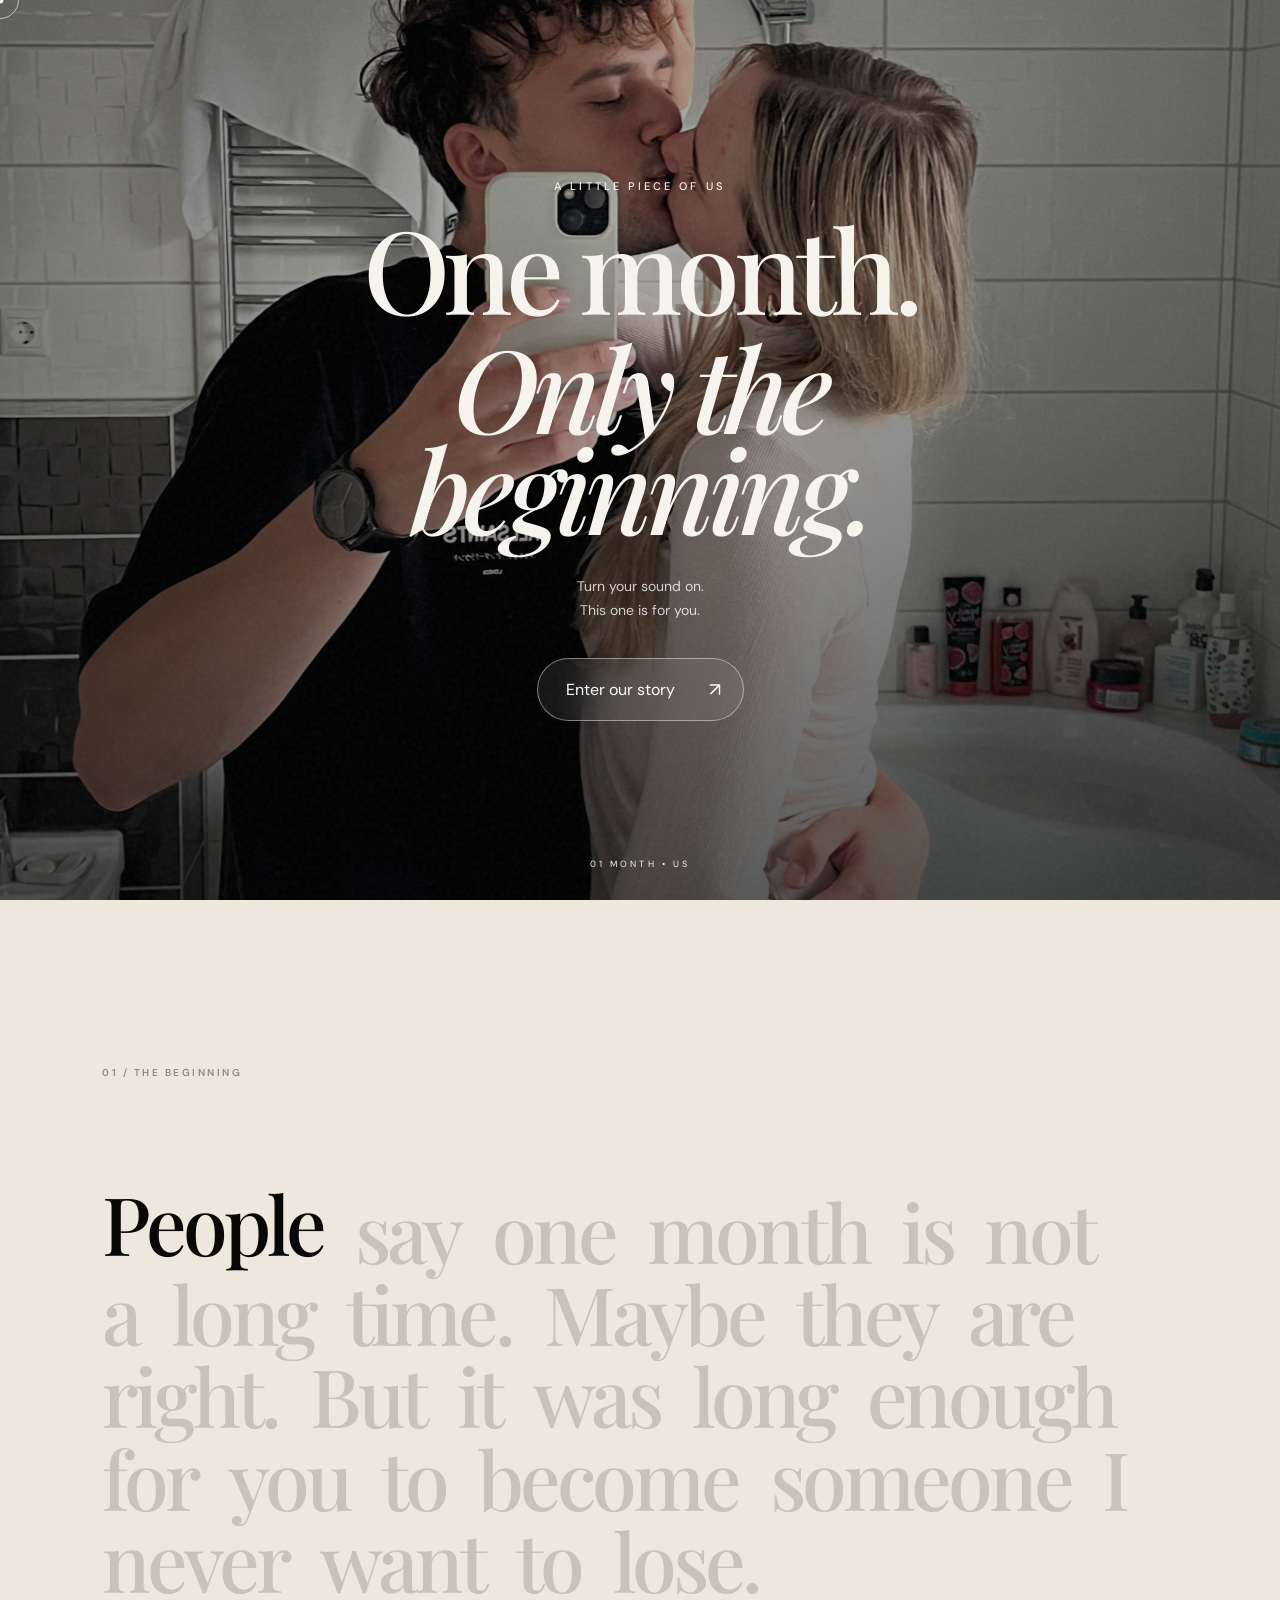
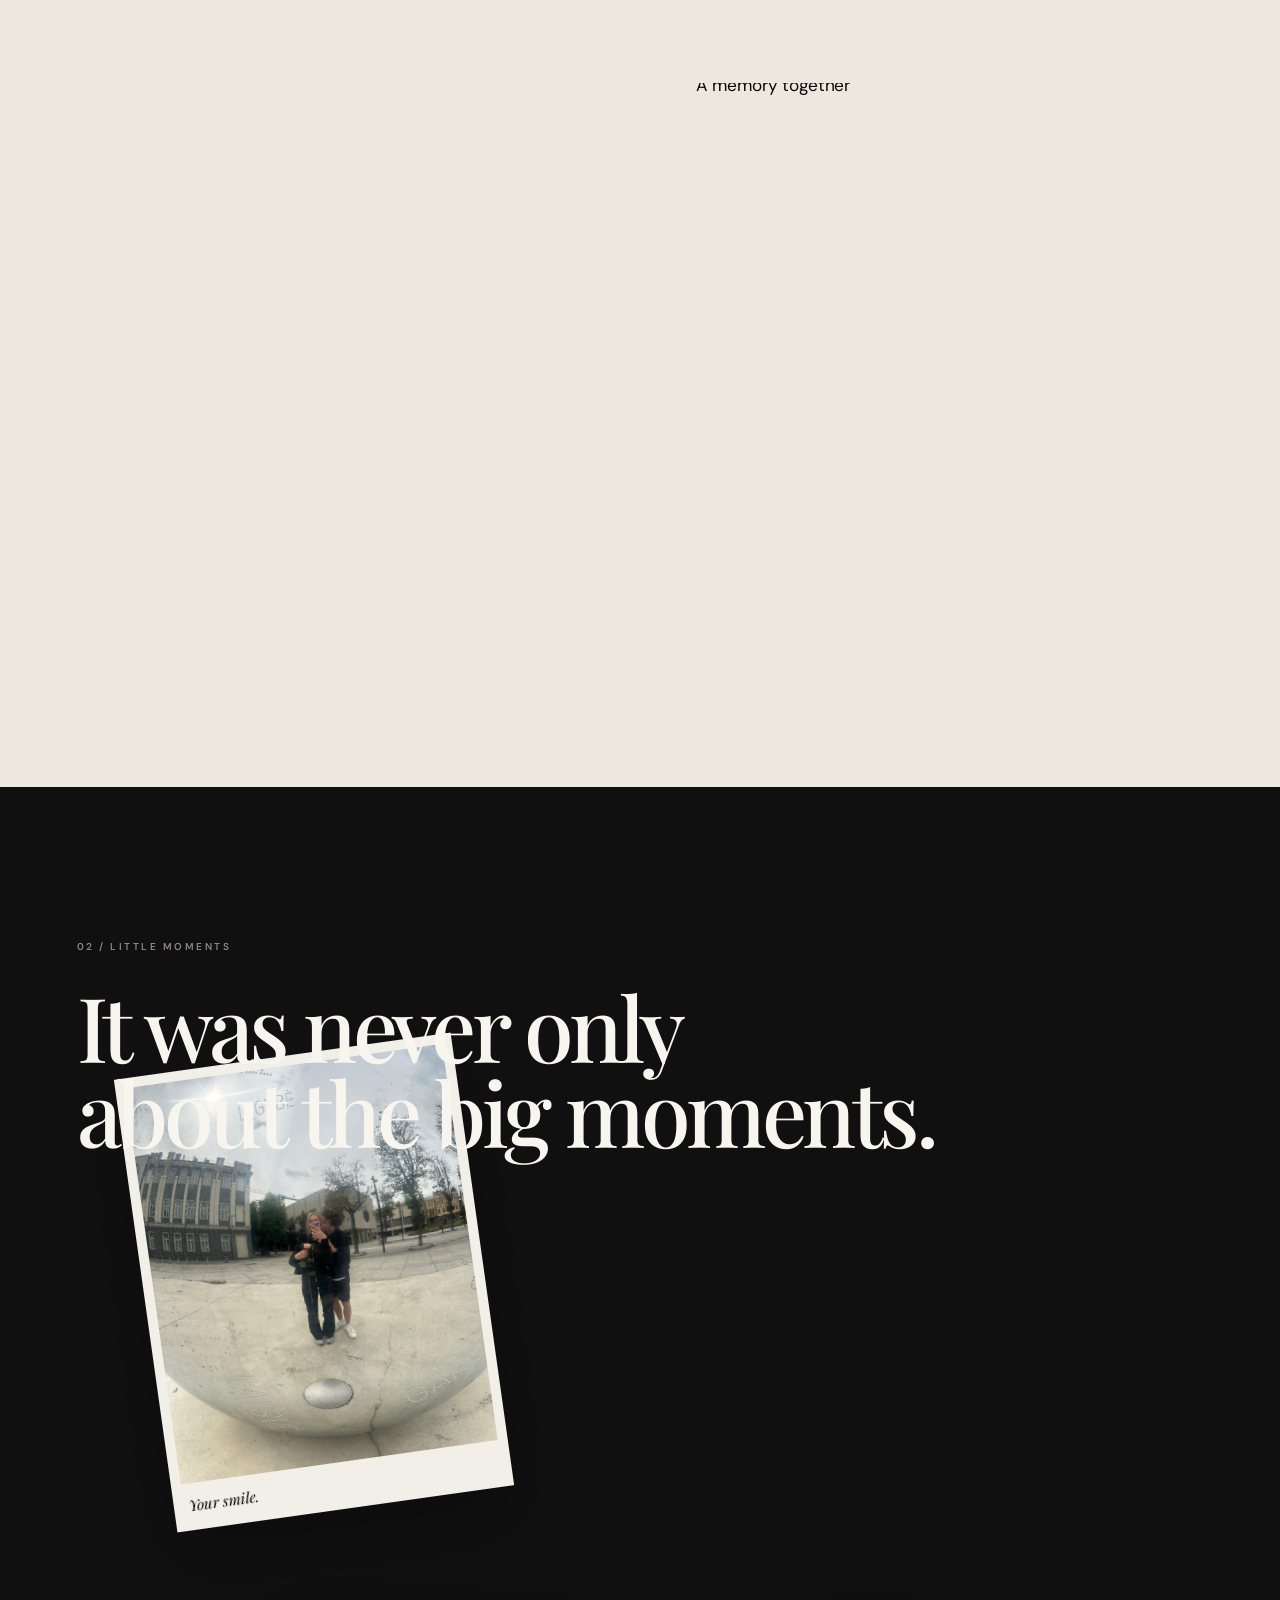
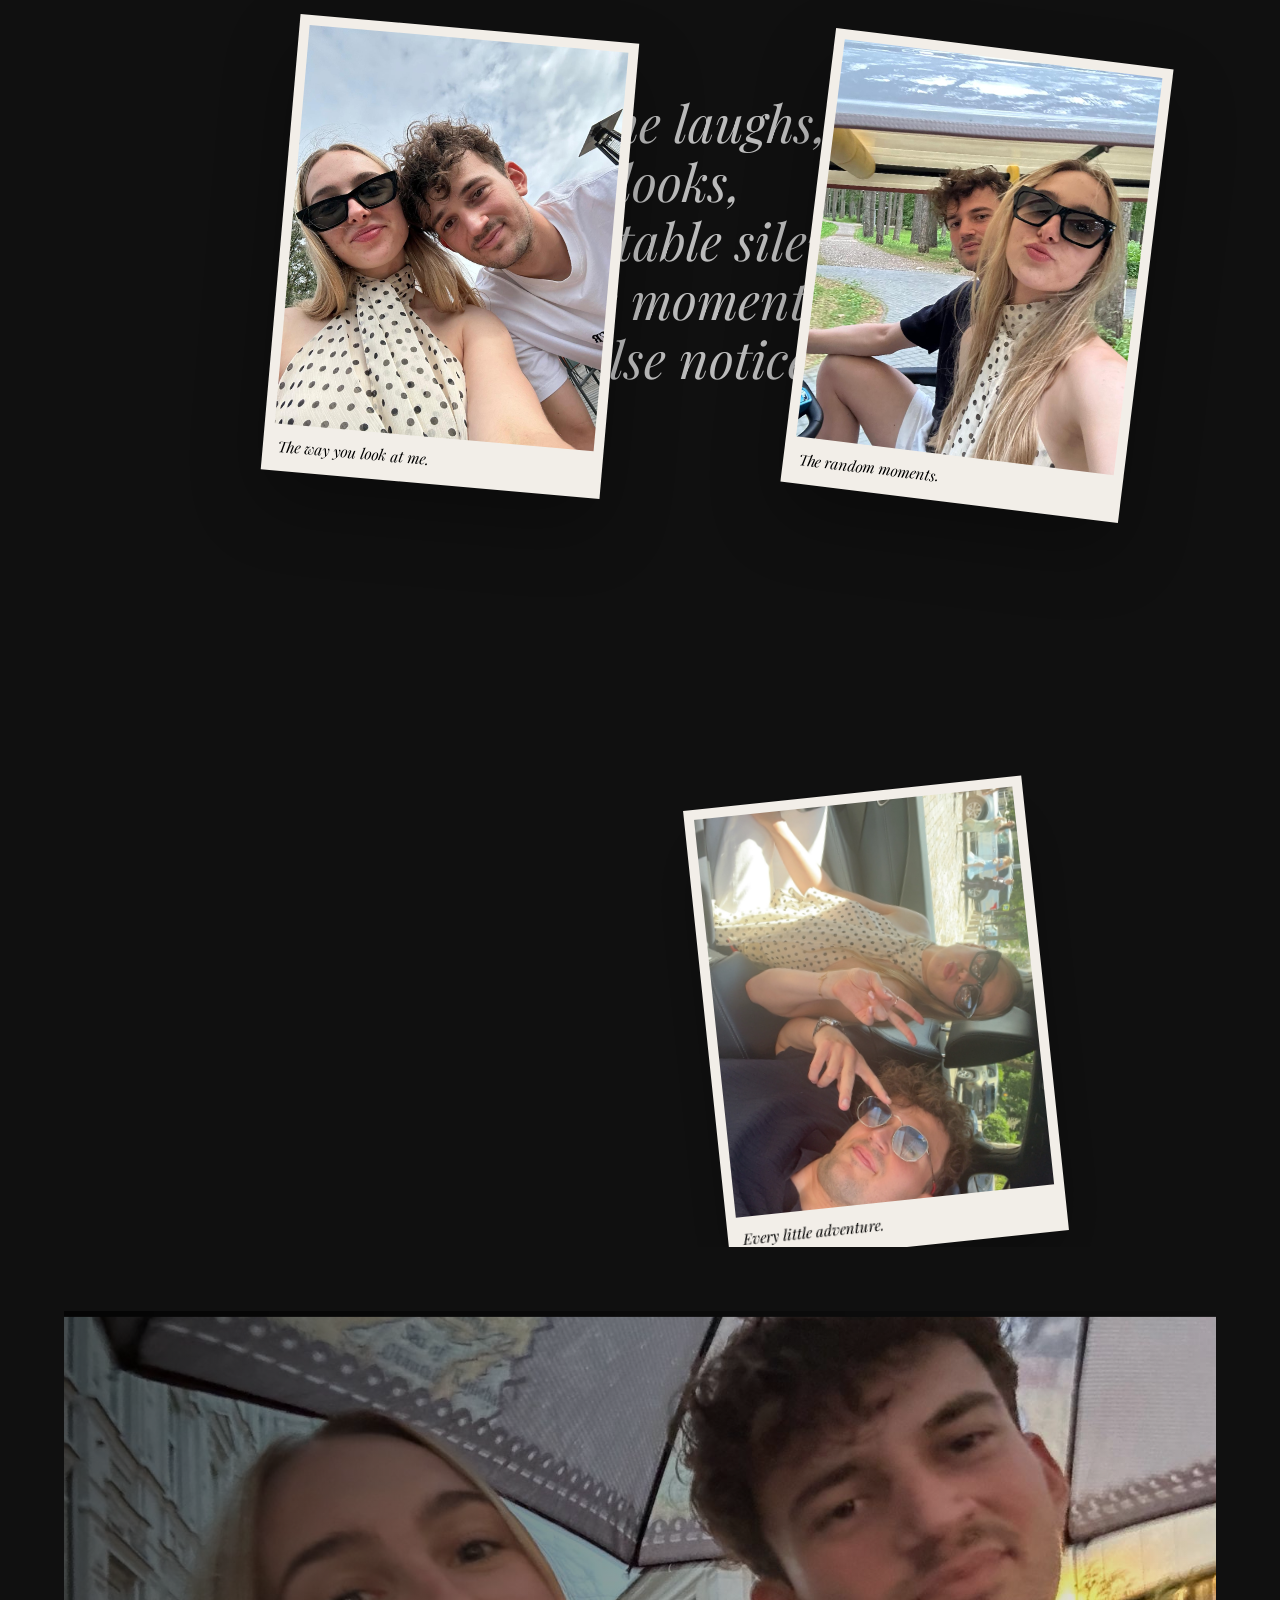
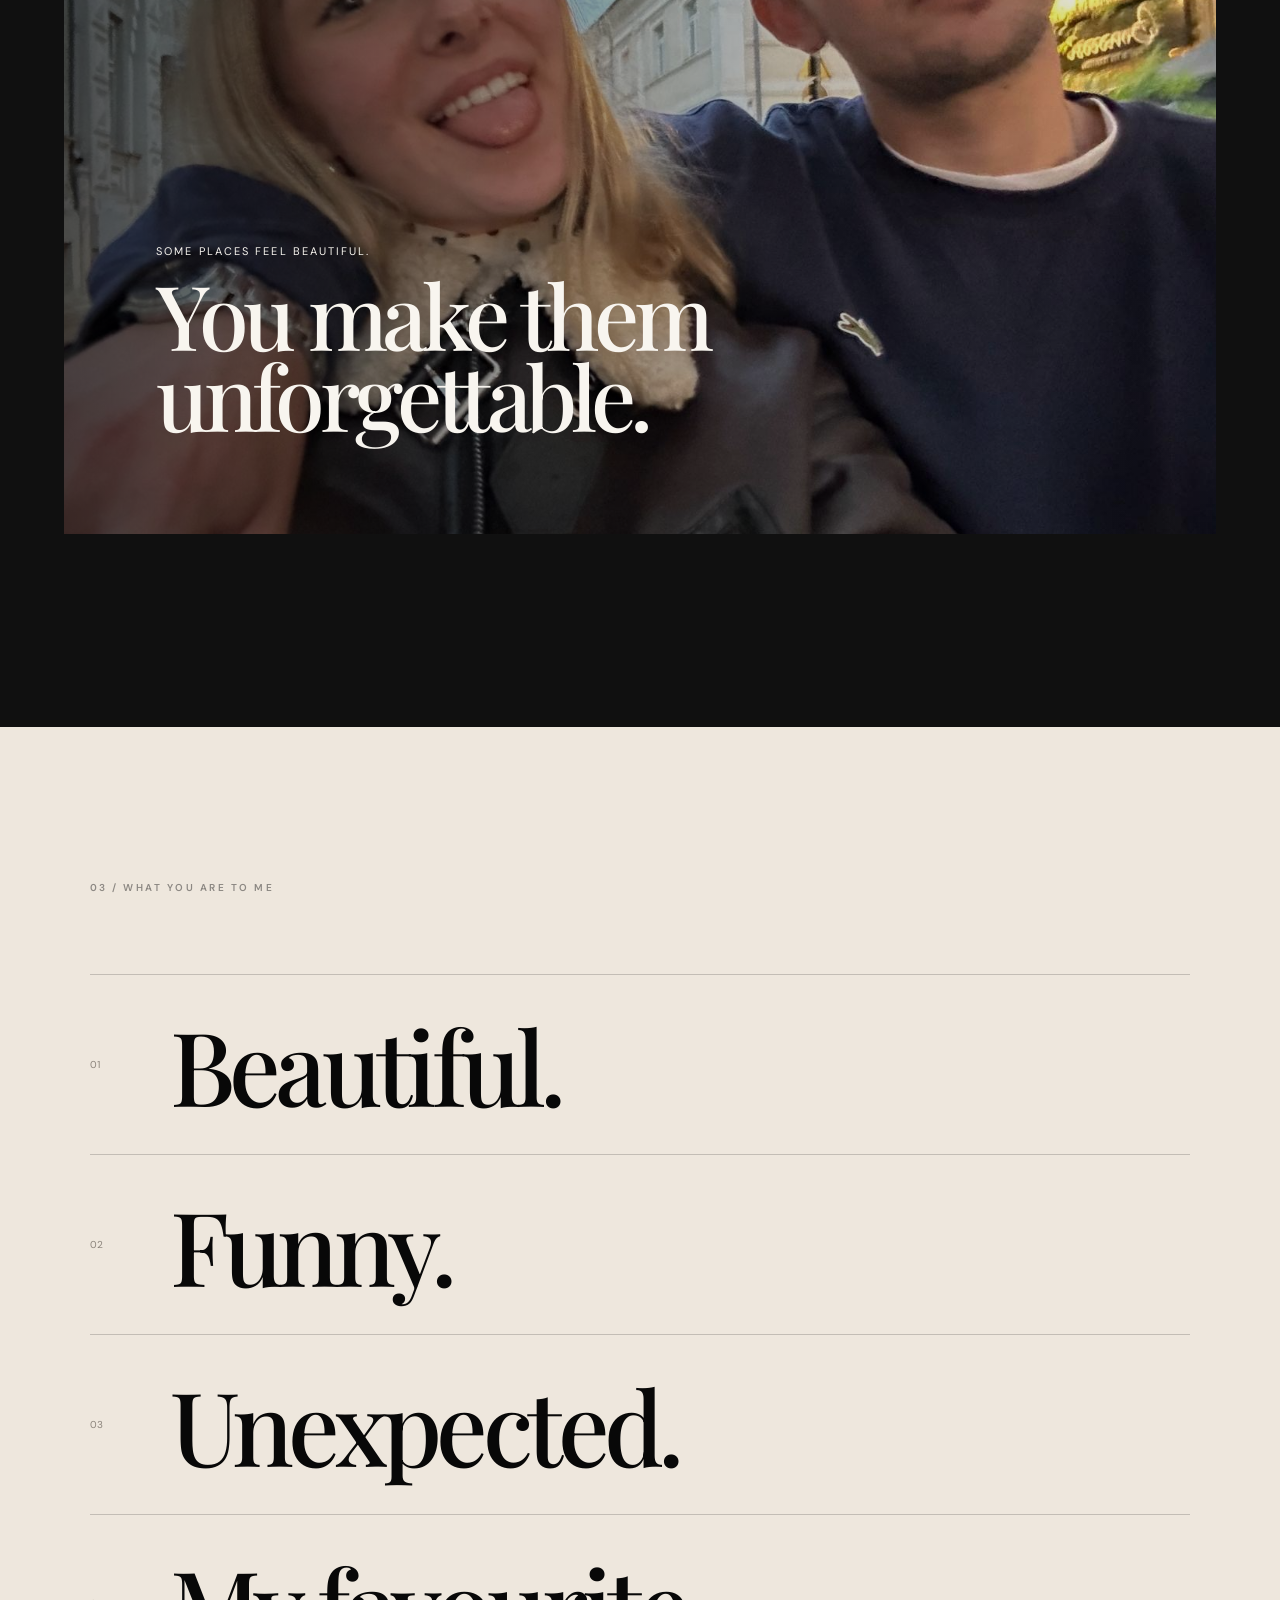
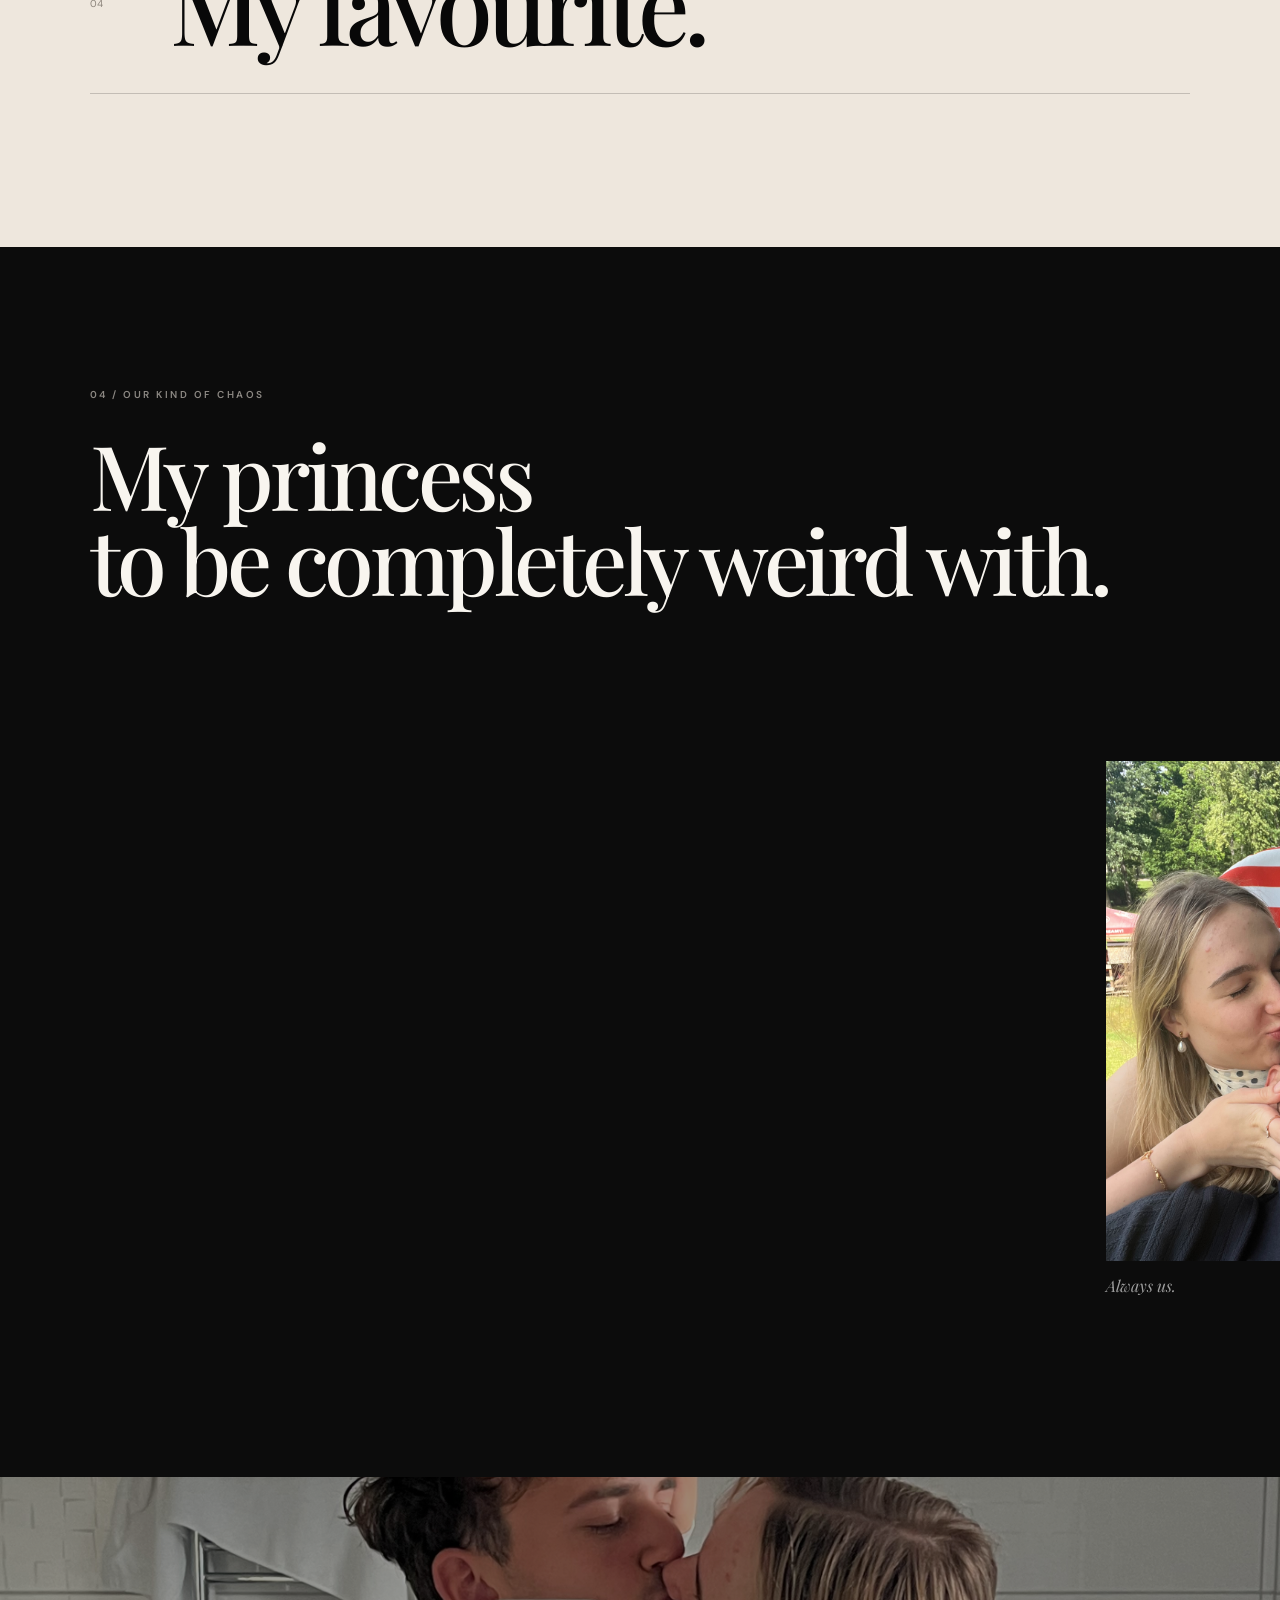
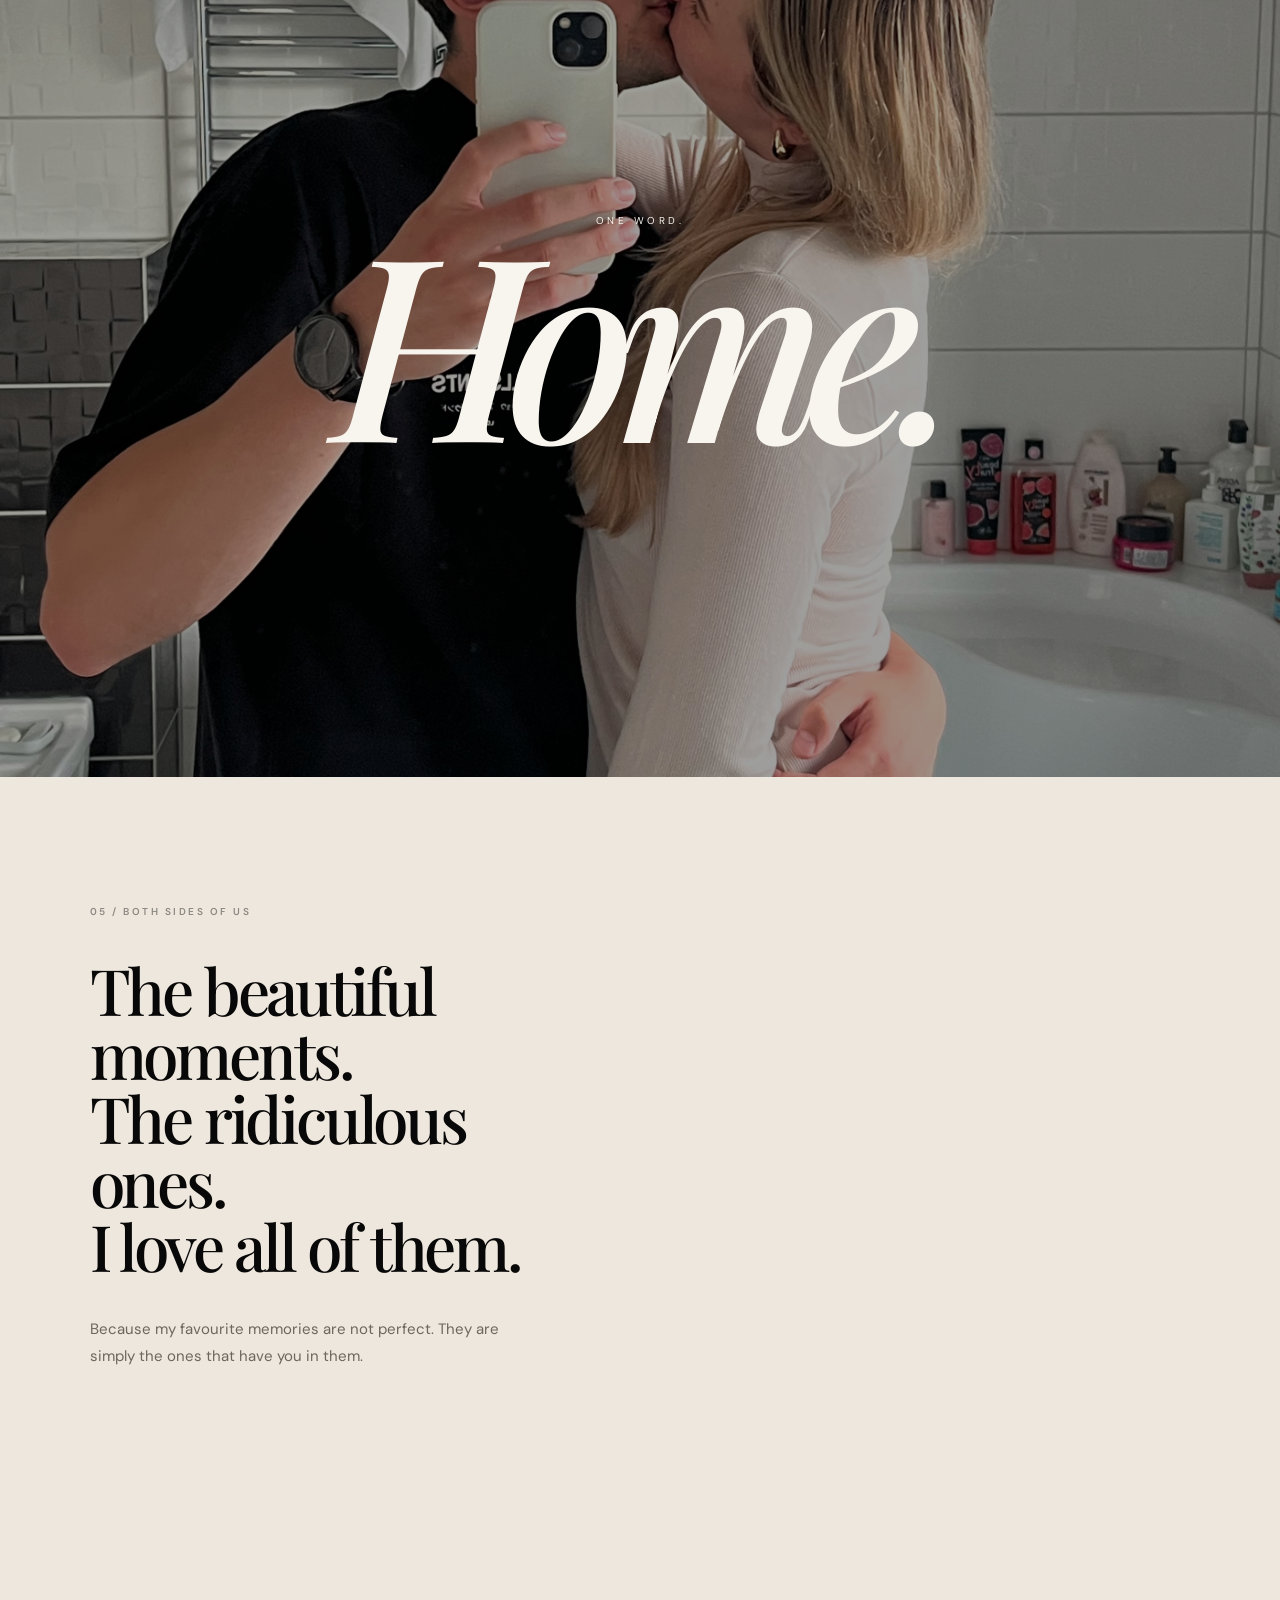
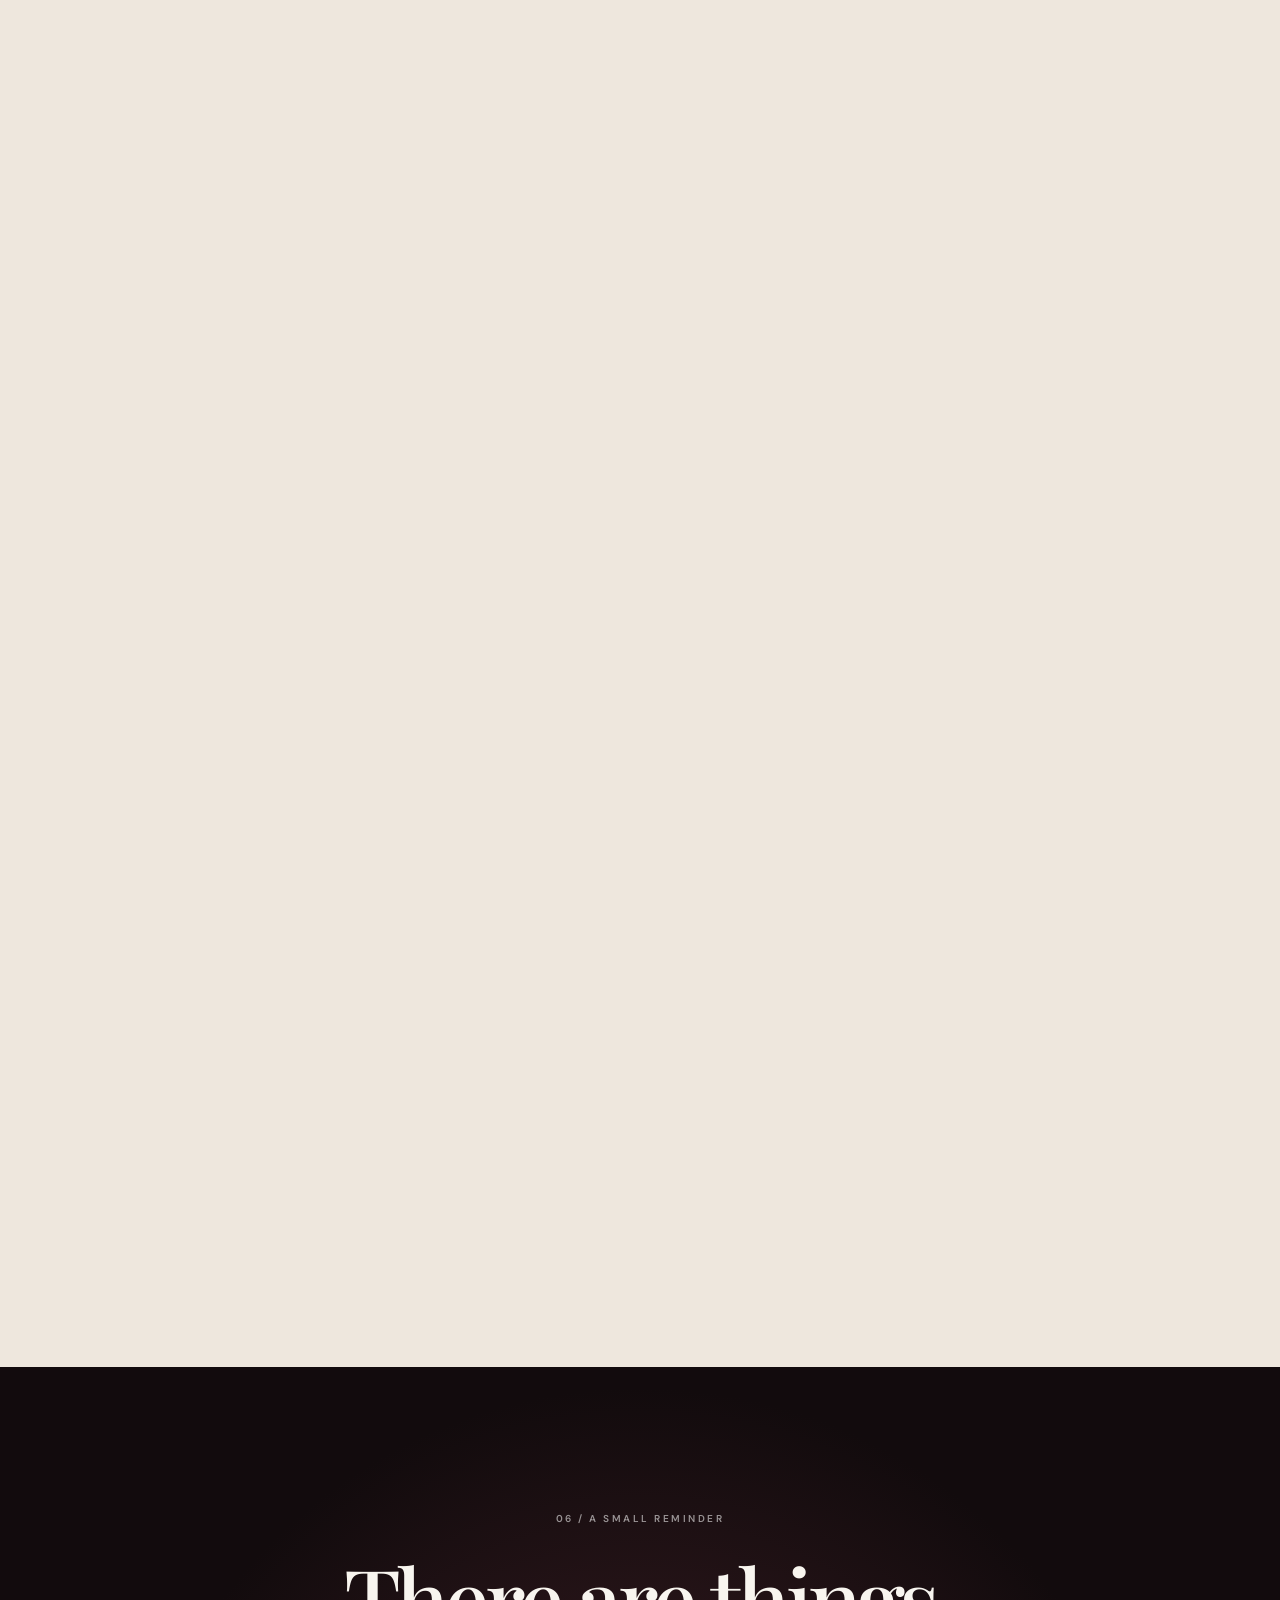
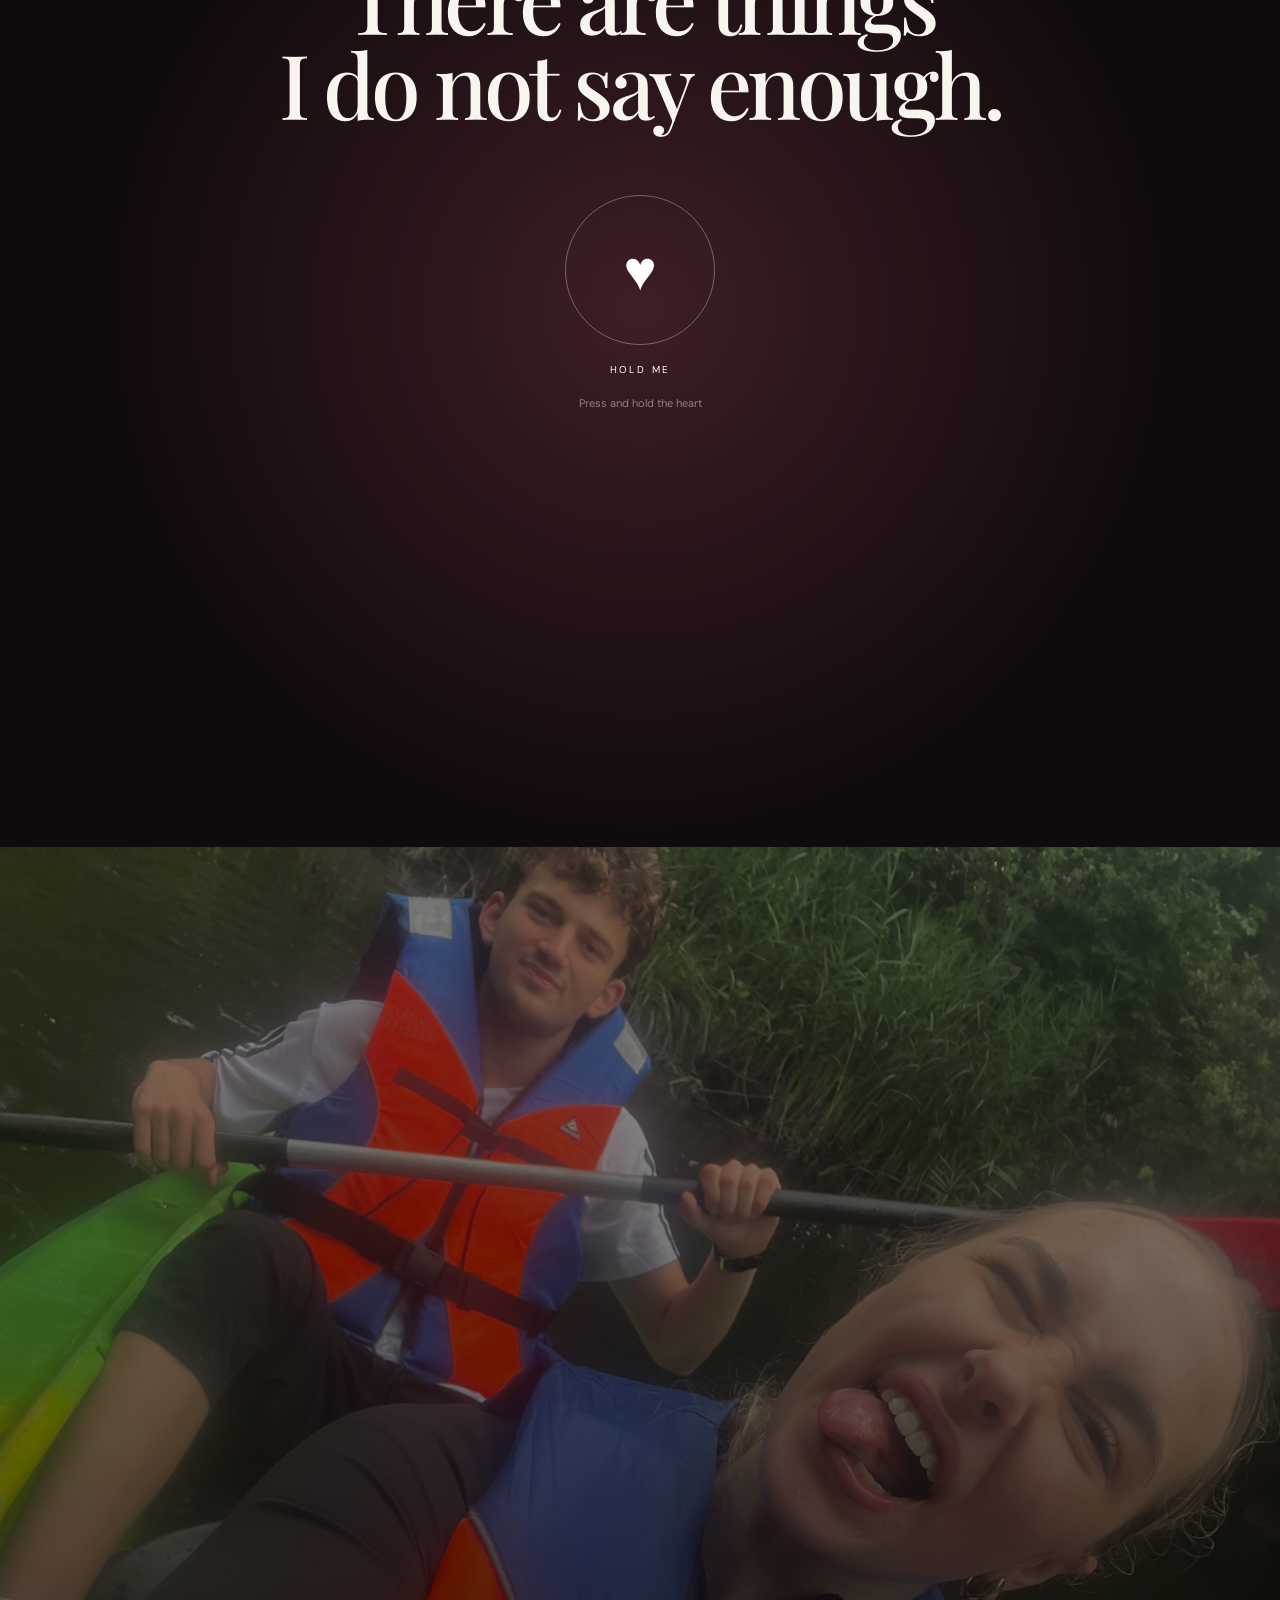
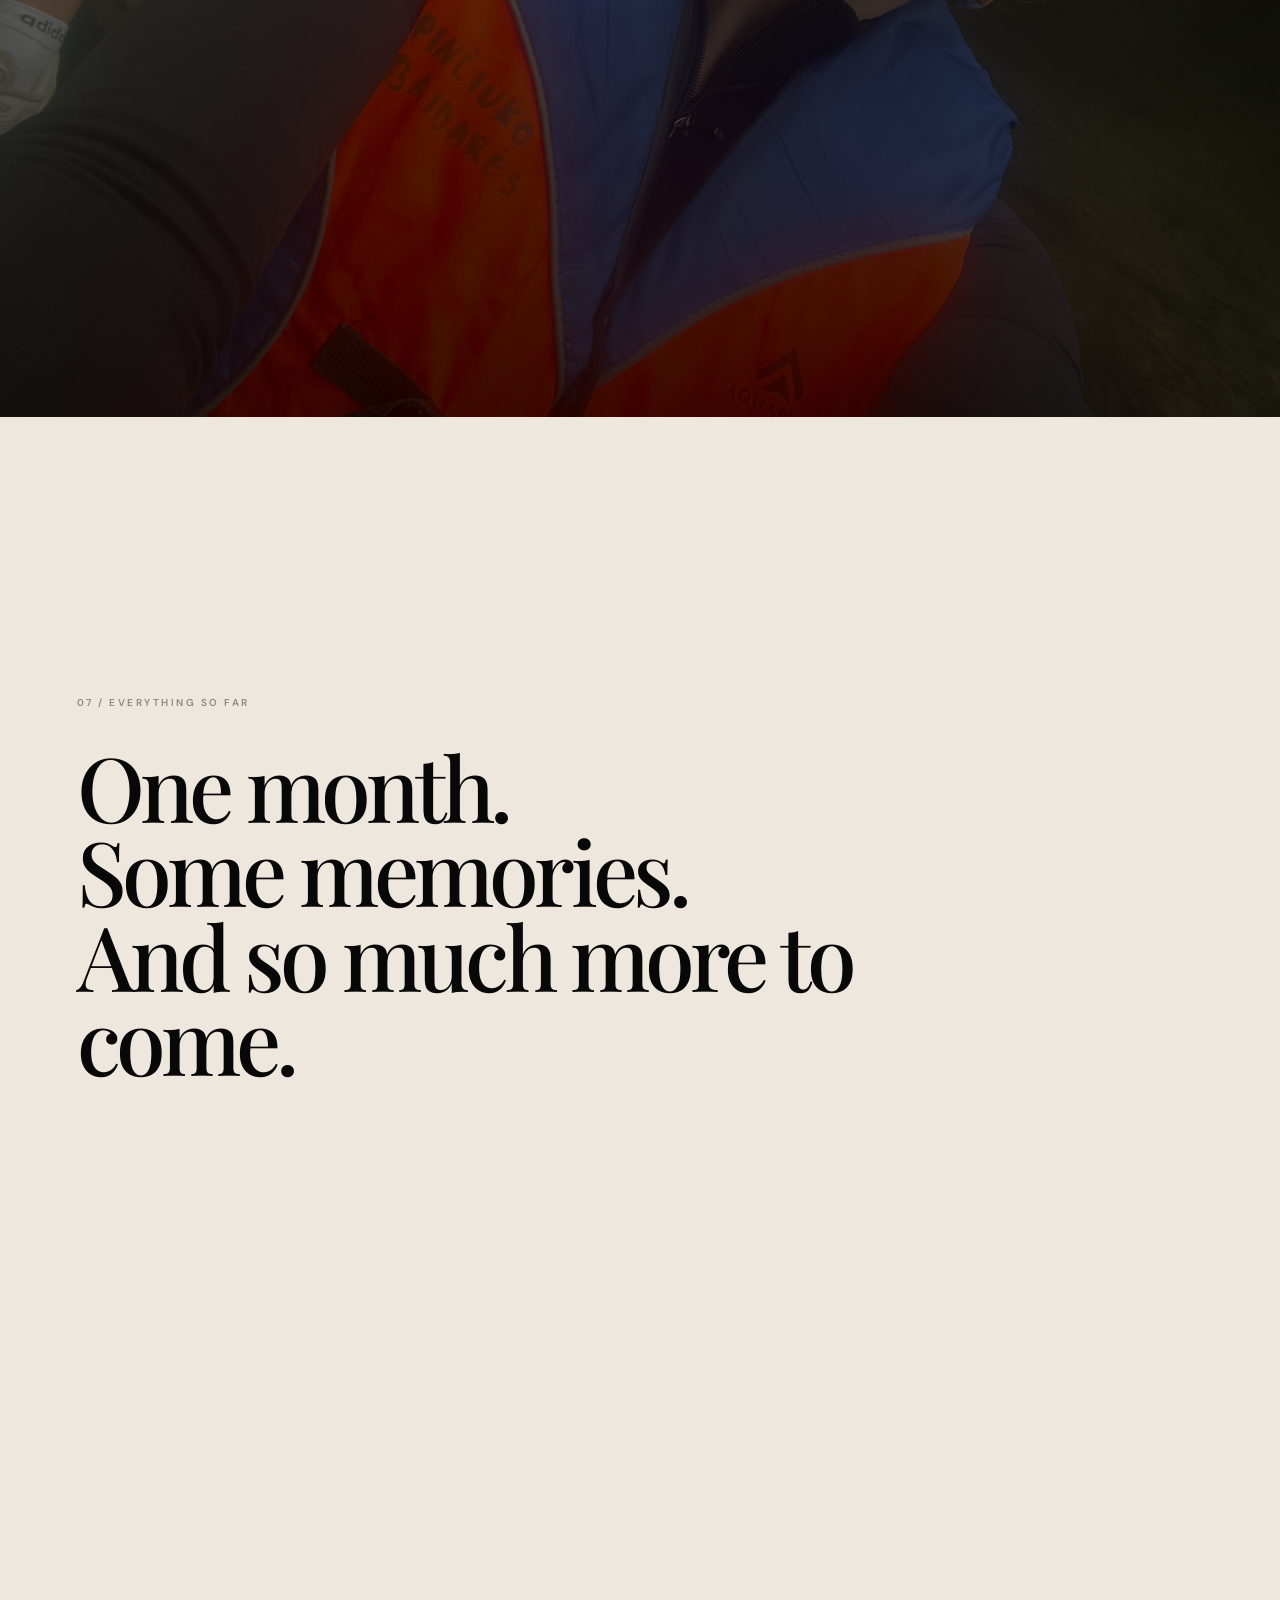
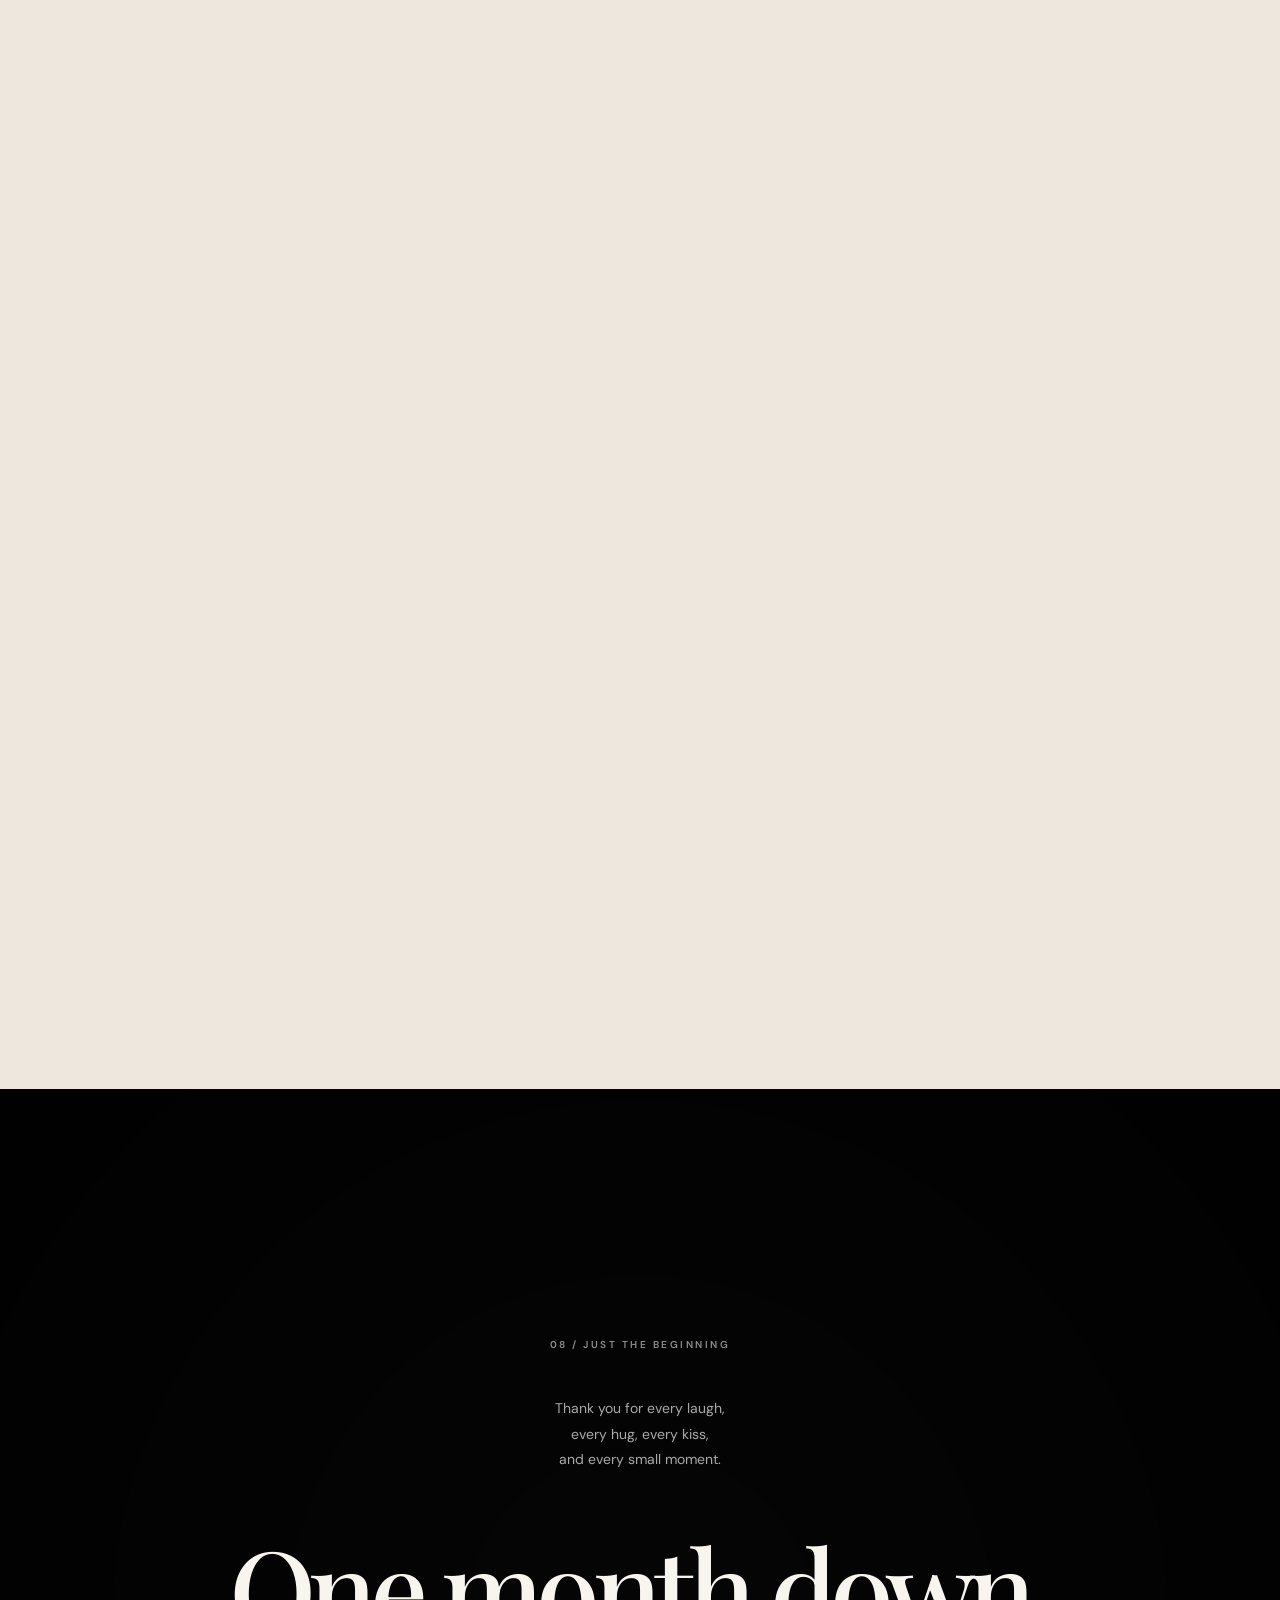
==== index.html @ b5bc2161 "Add files via upload" ====
<!DOCTYPE html>
<html lang="en">
<head>
  <meta charset="UTF-8">

  <meta
    name="viewport"
    content="width=device-width, initial-scale=1.0"
  >

  <meta
    name="theme-color"
    content="#090909"
  >

  <title>One Month With You</title>

  <link rel="preconnect" href="https://fonts.googleapis.com">
  <link rel="preconnect" href="https://fonts.gstatic.com" crossorigin>

  <link
    href="https://fonts.googleapis.com/css2?family=DM+Sans:wght@300;400;500;600&family=Playfair+Display:ital,wght@0,500;0,600;1,500&display=swap"
    rel="stylesheet"
  >

  <link rel="stylesheet" href="style.css">
</head>

<body class="locked">

  <!-- CUSTOM CURSOR -->
  <div class="cursor"></div>
  <div class="cursor-ring"></div>

  <!-- FILM GRAIN -->
  <div class="grain"></div>

  <!-- START SCREEN -->
  <section class="start-screen" id="startScreen">

    <img
      class="start-background"
      src="IMG_2257.jpeg"
      alt=""
    >

    <div class="start-overlay"></div>

    <div class="start-content">
      <p class="small-label">A little piece of us</p>

      <h1>
        One month.
        <span>Only the beginning.</span>
      </h1>

      <p class="start-description">
        Turn your sound on.<br>
        This one is for you.
      </p>

      <button class="start-button" id="startButton">
        <span>Enter our story</span>
        <span class="button-arrow">↗</span>
      </button>
    </div>

    <p class="start-date">01 MONTH • US</p>
  </section>


  <!-- BACKGROUND VIDEO -->
  <div class="video-layer">
    <video
      id="backgroundVideo"
      src="video.mp4"
      playsinline
      loop
      preload="auto"
    ></video>

    <div class="video-darkener"></div>
  </div>


  <!-- SOUND BUTTON -->
  <button
    class="sound-button hidden"
    id="soundButton"
    aria-label="Mute or unmute video"
  >
    <span class="sound-bars">
      <i></i>
      <i></i>
      <i></i>
      <i></i>
    </span>

    <span id="soundText">Sound on</span>
  </button>


  <!-- PROGRESS -->
  <div class="progress-line">
    <div class="progress-fill" id="progressFill"></div>
  </div>


  <main id="mainContent">

    <!-- HERO -->
    <section class="hero">

      <div class="hero-background"></div>

      <div class="hero-number">
        <span>0</span>
        <span>1</span>
      </div>

      <div class="hero-copy">
        <p class="eyebrow reveal">
          ONE MONTH WITH YOU
        </p>

        <h2 class="hero-title">
          <span class="line">
            <span>Somehow,</span>
          </span>

          <span class="line">
            <span>you became</span>
          </span>

          <span class="line italic">
            <span>my favourite part</span>
          </span>

          <span class="line">
            <span>of every day.</span>
          </span>
        </h2>
      </div>

      <div class="hero-bottom">
        <p>
          Nineteen photos.<br>
          A million little moments.
        </p>

        <div class="scroll-hint">
          <span>Scroll to remember</span>
          <i></i>
        </div>
      </div>

    </section>


    <!-- INTRO STATEMENT -->
    <section class="statement-section">

      <p class="section-index">01 / THE BEGINNING</p>

      <h2 class="statement reveal-text">
        People say one month is not a long time.
        Maybe they are right.
        But it was long enough for you to become
        someone I never want to lose.
      </h2>

      <div class="statement-photo photo-reveal">
        <img
          src="6f2bdb30-d6e7-4f8e-9d98-b20672957b98.jpeg"
          alt="A memory together"
        >
      </div>

    </section>


    <!-- FLOATING MEMORIES -->
    <section class="floating-section">

      <div class="floating-heading">
        <p class="section-index">02 / LITTLE MOMENTS</p>

        <h2>
          It was never only<br>
          about the big moments.
        </h2>
      </div>

      <div class="floating-stage">

        <figure class="float-card card-one" data-speed="0.08">
          <img
            src="9e336203-cec9-4b20-bd38-9d71b6a4949d.jpeg"
            alt=""
          >
          <figcaption>Your smile.</figcaption>
        </figure>

        <figure class="float-card card-two" data-speed="-0.05">
          <img
            src="335e1d91-152c-49ba-b858-40747ca1e9ef.jpeg"
            alt=""
          >
          <figcaption>The random moments.</figcaption>
        </figure>

        <figure class="float-card card-three" data-speed="0.11">
          <img
            src="628ffa11-17c4-4f5e-883b-800e2d7db04d.jpeg"
            alt=""
          >
          <figcaption>The way you look at me.</figcaption>
        </figure>

        <figure class="float-card card-four" data-speed="-0.08">
          <img
            src="96801CC1-EBEF-4D47-8B0F-B9C3A27F1DDF.jpeg"
            alt=""
          >
          <figcaption>Every little adventure.</figcaption>
        </figure>

        <div class="floating-center-text">
          <p>
            It was the laughs,<br>
            the looks,<br>
            the comfortable silence,<br>
            and the moments<br>
            no one else noticed.
          </p>
        </div>

      </div>

    </section>


    <!-- FULL IMAGE -->
    <section class="full-photo-section">

      <div class="full-photo-wrap">
        <img
          src="8625182f-9daf-45e0-ba51-a43df2565ffa (1).jpeg"
          alt=""
        >

        <div class="full-photo-overlay"></div>

        <div class="full-photo-copy">
          <p>Some places feel beautiful.</p>
          <h2>
            You make them<br>
            unforgettable.
          </h2>
        </div>
      </div>

    </section>


    <!-- WORDS -->
    <section class="words-section">

      <p class="section-index">03 / WHAT YOU ARE TO ME</p>

      <div class="word-list">

        <div class="word-row">
          <span class="word-number">01</span>
          <h2>Beautiful.</h2>
          <img src="92444126-48bb-466c-8efa-a7cddb5aea5e (1).jpeg" alt="">
        </div>

        <div class="word-row">
          <span class="word-number">02</span>
          <h2>Funny.</h2>
          <img src="e2b60f17-5f80-4e9d-ba20-6ba7711f3b67.jpeg" alt="">
        </div>

        <div class="word-row">
          <span class="word-number">03</span>
          <h2>Unexpected.</h2>
          <img src="eafe4c88-db2b-4358-84df-e1c235f13f7b.jpeg" alt="">
        </div>

        <div class="word-row">
          <span class="word-number">04</span>
          <h2>My favourite.</h2>
          <img src="f0b35e7c-7879-4dcb-819d-67fdb34f9d5a.jpeg" alt="">
        </div>

      </div>

    </section>


    <!-- HORIZONTAL GALLERY -->
    <section class="horizontal-section">

      <div class="horizontal-top">
        <p class="section-index">04 / OUR KIND OF CHAOS</p>

        <h2>
          My princess<br>
          to be completely weird with.
        </h2>
      </div>

      <div class="horizontal-track">

        <article class="horizontal-card tall-card">
          <img
            src="F5851BBC-1097-4DA2-A729-063B29EC89F4.jpeg"
            alt=""
          >
          <p>Not always serious.</p>
        </article>

        <article class="horizontal-card wide-card">
          <img src="IMG_2090.jpeg" alt="">
          <p>Never boring.</p>
        </article>

        <article class="horizontal-card medium-card">
          <img src="IMG_2155.jpeg" alt="">
          <p>Always us.</p>
        </article>

        <article class="horizontal-card tall-card">
          <img src="IMG_2227.jpeg" alt="">
          <p>My favourite chaos.</p>
        </article>

        <article class="horizontal-card wide-card">
          <img src="IMG_2334.jpeg" alt="">
          <p>And I would not change it.</p>
        </article>

      </div>

    </section>


    <!-- HOME -->
    <section class="home-section">

      <img src="IMG_2257.jpeg" alt="">

      <div class="home-overlay"></div>

      <div class="home-copy">
        <p>One word.</p>
        <h2>Home.</h2>
      </div>

    </section>


    <!-- SPLIT -->
    <section class="split-section">

      <div class="split-copy">
        <p class="section-index">05 / BOTH SIDES OF US</p>

        <h2>
          The beautiful moments.<br>
          The ridiculous ones.<br>
          I love all of them.
        </h2>

        <p class="split-description">
          Because my favourite memories are not perfect.
          They are simply the ones that have you in them.
        </p>
      </div>

      <div class="split-gallery">

        <div class="split-image split-image-one">
          <img src="IMG_2284.jpeg" alt="">
        </div>

        <div class="split-image split-image-two">
          <img src="IMG_2295.jpeg" alt="">
        </div>

        <div class="split-image split-image-three">
          <img src="IMG_2330.jpeg" alt="">
        </div>

      </div>

    </section>


    <!-- INTERACTIVE HEART -->
    <section class="heart-section">

      <div class="heart-content">

        <p class="section-index light">
          06 / A SMALL REMINDER
        </p>

        <h2>
          There are things<br>
          I do not say enough.
        </h2>

        <button class="heart-button" id="heartButton">
          <span class="heart-shape">♥</span>
          <span class="heart-label">Hold me</span>
        </button>

        <p class="heart-instruction">
          Press and hold the heart
        </p>

      </div>

      <div class="heart-message" id="heartMessage">
        <span>I love your smile.</span>
        <span>I love your eyes.</span>
        <span>I love your hugs.</span>
        <span>I love laughing with you.</span>
        <span>I love how easy it feels.</span>
        <span>I love you.</span>
      </div>

    </section>


    <!-- CINEMATIC QUOTE -->
    <section class="cinematic-section">

      <div class="cinematic-image">
        <img
          src="IMG_2284.jpeg"
          alt=""
        >
      </div>

      <div class="cinematic-overlay"></div>

      <div class="cinematic-copy">

        <p class="cinematic-line">
          It has only been one month.
        </p>

        <p class="cinematic-line">
          But somehow,
        </p>

        <p class="cinematic-line big">
          you already feel<br>
          like something worth keeping.
        </p>

      </div>

    </section>


    <!-- COLLAGE -->
    <section class="collage-section">

      <div class="collage-title">
        <p class="section-index">07 / EVERYTHING SO FAR</p>

        <h2>
          One month.<br>
          Some memories.<br>
          And so much more to come.
        </h2>
      </div>

      <div class="collage">

        <img
          class="collage-image c1"
          src="6f2bdb30-d6e7-4f8e-9d98-b20672957b98.jpeg"
          alt=""
        >

        <img
          class="collage-image c2"
          src="335e1d91-152c-49ba-b858-40747ca1e9ef.jpeg"
          alt=""
        >

        <img
          class="collage-image c3"
          src="628ffa11-17c4-4f5e-883b-800e2d7db04d.jpeg"
          alt=""
        >

        <img
          class="collage-image c4"
          src="e2b60f17-5f80-4e9d-ba20-6ba7711f3b67.jpeg"
          alt=""
        >

        <img
          class="collage-image c5"
          src="IMG_2090.jpeg"
          alt=""
        >

        <img
          class="collage-image c6"
          src="IMG_2155.jpeg"
          alt=""
        >

        <img
          class="collage-image c7"
          src="IMG_2227.jpeg"
          alt=""
        >

        <img
          class="collage-image c8"
          src="IMG_2295.jpeg"
          alt=""
        >

        <img
          class="collage-image c9"
          src="IMG_2334.jpeg"
          alt=""
        >

      </div>

    </section>


    <!-- FINAL -->
    <section class="final-section">

      <div class="final-video-background">
        <video
          src="video.mp4"
          muted
          autoplay
          loop
          playsinline
        ></video>
      </div>

      <div class="final-overlay"></div>

      <div class="final-content">

        <p class="section-index light">
          08 / JUST THE BEGINNING
        </p>

        <p class="final-intro">
          Thank you for every laugh,<br>
          every hug, every kiss,<br>
          and every small moment.
        </p>

        <h2>
          One month down.
          <span>
           I love you
          </span>
        </h2>

        <p class="final-signature">
          Happy one month, my love.
        </p>

        <button class="replay-button" id="replayButton">
          <span>Replay our month</span>
          <span>↻</span>
        </button>

      </div>

    </section>

  </main>

  <script src="script.js"></script>
</body>
</html>
---- style.css ----
:root {
  --black: #080808;
  --soft-black: #111111;
  --white: #f8f5ef;
  --cream: #eee7dd;
  --grey: #aaa59f;
  --accent: #c9a58d;
  --serif: "Playfair Display", Georgia, serif;
  --sans: "DM Sans", Arial, sans-serif;
}

* {
  box-sizing: border-box;
  margin: 0;
  padding: 0;
}

html {
  scroll-behavior: smooth;
}

body {
  background: var(--black);
  color: var(--white);
  font-family: var(--sans);
  overflow-x: hidden;
}

body.locked {
  overflow: hidden;
}

button,
a {
  font: inherit;
}

button {
  border: 0;
}

img,
video {
  display: block;
  width: 100%;
}

::selection {
  background: var(--white);
  color: var(--black);
}

/* GRAIN */

.grain {
  position: fixed;
  inset: 0;
  z-index: 9998;
  pointer-events: none;
  opacity: 0.055;
  background-image:
    url("data:image/svg+xml,%3Csvg viewBox='0 0 220 220' xmlns='http://www.w3.org/2000/svg'%3E%3Cfilter id='noise'%3E%3CfeTurbulence type='fractalNoise' baseFrequency='.85' numOctaves='4' stitchTiles='stitch'/%3E%3C/filter%3E%3Crect width='100%25' height='100%25' filter='url(%23noise)' opacity='.9'/%3E%3C/svg%3E");
}

/* CURSOR */

.cursor,
.cursor-ring {
  position: fixed;
  left: 0;
  top: 0;
  pointer-events: none;
  z-index: 10000;
  border-radius: 50%;
  transform: translate(-50%, -50%);
}

.cursor {
  width: 7px;
  height: 7px;
  background: var(--white);
}

.cursor-ring {
  width: 38px;
  height: 38px;
  border: 1px solid rgba(255, 255, 255, 0.6);
  transition:
    width 0.25s ease,
    height 0.25s ease,
    background 0.25s ease;
}

.cursor-ring.hovering {
  width: 65px;
  height: 65px;
  background: rgba(255, 255, 255, 0.08);
}

/* START SCREEN */

.start-screen {
  position: fixed;
  inset: 0;
  z-index: 9000;
  display: flex;
  align-items: center;
  justify-content: center;
  overflow: hidden;
  background: #000;
  transition:
    opacity 1s ease,
    visibility 1s ease;
}

.start-screen.closed {
  opacity: 0;
  visibility: hidden;
}

.start-background {
  position: absolute;
  inset: 0;
  height: 100%;
  object-fit: cover;
  object-position: center;
  filter: saturate(0.78) contrast(1.08);
  transform: scale(1.06);
  animation: introZoom 12s ease-out forwards;
}

@keyframes introZoom {
  from {
    transform: scale(1.12);
  }

  to {
    transform: scale(1.02);
  }
}

.start-overlay {
  position: absolute;
  inset: 0;
  background:
    linear-gradient(
      180deg,
      rgba(0, 0, 0, 0.18),
      rgba(0, 0, 0, 0.57)
    ),
    radial-gradient(
      circle at center,
      transparent 0,
      rgba(0, 0, 0, 0.35) 100%
    );
}

.start-content {
  position: relative;
  z-index: 2;
  width: min(850px, 88%);
  text-align: center;
}

.small-label {
  margin-bottom: 24px;
  font-size: 11px;
  font-weight: 500;
  letter-spacing: 0.28em;
  text-transform: uppercase;
}

.start-content h1 {
  font-family: var(--serif);
  font-size: clamp(54px, 9vw, 125px);
  font-weight: 500;
  line-height: 0.88;
  letter-spacing: -0.055em;
}

.start-content h1 span {
  display: block;
  margin-top: 18px;
  font-style: italic;
}

.start-description {
  margin-top: 36px;
  color: rgba(255, 255, 255, 0.78);
  font-size: 14px;
  line-height: 1.7;
}

.start-button {
  display: inline-flex;
  align-items: center;
  gap: 34px;
  margin-top: 36px;
  padding: 18px 22px 18px 28px;
  border: 1px solid rgba(255, 255, 255, 0.45);
  border-radius: 100px;
  color: white;
  background: rgba(255, 255, 255, 0.08);
  backdrop-filter: blur(16px);
  cursor: pointer;
  transition:
    color 0.3s ease,
    background 0.3s ease,
    transform 0.3s ease;
}

.start-button:hover {
  color: black;
  background: white;
  transform: scale(1.04);
}

.button-arrow {
  font-size: 19px;
}

.start-date {
  position: absolute;
  bottom: 30px;
  left: 50%;
  z-index: 2;
  transform: translateX(-50%);
  font-size: 9px;
  letter-spacing: 0.35em;
  white-space: nowrap;
}

/* VIDEO */

.video-layer {
  position: fixed;
  inset: 0;
  z-index: -2;
}

.video-layer video {
  width: 100%;
  height: 100%;
  object-fit: cover;
}

.video-darkener {
  position: absolute;
  inset: 0;
  background: rgba(0, 0, 0, 0.55);
}

.sound-button {
  position: fixed;
  top: 25px;
  right: 25px;
  z-index: 500;
  display: flex;
  align-items: center;
  gap: 10px;
  padding: 11px 15px;
  border: 1px solid rgba(255, 255, 255, 0.25);
  border-radius: 100px;
  color: var(--white);
  background: rgba(0, 0, 0, 0.25);
  backdrop-filter: blur(15px);
  cursor: pointer;
  transition: opacity 0.4s ease;
}

.sound-button.hidden {
  opacity: 0;
  pointer-events: none;
}

.sound-button span:last-child {
  font-size: 10px;
  letter-spacing: 0.12em;
  text-transform: uppercase;
}

.sound-bars {
  display: flex;
  align-items: center;
  gap: 2px;
  height: 14px;
}

.sound-bars i {
  width: 2px;
  height: 5px;
  background: white;
  animation: soundBar 0.8s infinite alternate ease-in-out;
}

.sound-bars i:nth-child(2) {
  animation-delay: 0.2s;
}

.sound-bars i:nth-child(3) {
  animation-delay: 0.4s;
}

.sound-bars i:nth-child(4) {
  animation-delay: 0.1s;
}

@keyframes soundBar {
  to {
    height: 14px;
  }
}

.sound-button.muted .sound-bars i {
  animation: none;
  height: 2px;
}

.progress-line {
  position: fixed;
  top: 0;
  left: 0;
  z-index: 1000;
  width: 100%;
  height: 2px;
  background: rgba(255, 255, 255, 0.08);
}

.progress-fill {
  width: 0;
  height: 100%;
  background: white;
}

/* GENERAL */

section {
  position: relative;
}

.section-index {
  color: #8c8883;
  font-size: 10px;
  font-weight: 600;
  letter-spacing: 0.25em;
  text-transform: uppercase;
}

.section-index.light {
  color: rgba(255, 255, 255, 0.55);
}

/* HERO */

.hero {
  min-height: 100svh;
  display: flex;
  align-items: center;
  padding: 8vw;
  overflow: hidden;
}

.hero-background {
  position: absolute;
  inset: 0;
  background:
    radial-gradient(
      circle at 65% 35%,
      rgba(180, 140, 115, 0.16),
      transparent 42%
    ),
    linear-gradient(
      180deg,
      rgba(0, 0, 0, 0.05),
      rgba(0, 0, 0, 0.72)
    );
}

.hero-number {
  position: absolute;
  top: 50%;
  right: -1vw;
  display: flex;
  color: rgba(255, 255, 255, 0.07);
  font-family: var(--serif);
  font-size: 48vw;
  line-height: 0.7;
  transform: translateY(-50%);
}

.hero-copy {
  position: relative;
  z-index: 2;
}

.eyebrow {
  margin-bottom: 35px;
  color: rgba(255, 255, 255, 0.56);
  font-size: 10px;
  letter-spacing: 0.28em;
}

.hero-title {
  font-family: var(--serif);
  font-size: clamp(50px, 8vw, 130px);
  font-weight: 500;
  line-height: 0.9;
  letter-spacing: -0.06em;
}

.hero-title .line {
  display: block;
  overflow: hidden;
}

.hero-title .line > span {
  display: block;
  transform: translateY(115%);
}

.hero-title .italic {
  padding-left: 10vw;
  font-style: italic;
}

.hero-bottom {
  position: absolute;
  right: 7vw;
  bottom: 5vw;
  left: 8vw;
  display: flex;
  justify-content: space-between;
  align-items: flex-end;
}

.hero-bottom p {
  color: rgba(255, 255, 255, 0.57);
  font-size: 12px;
  line-height: 1.6;
}

.scroll-hint {
  display: flex;
  flex-direction: column;
  gap: 12px;
  color: rgba(255, 255, 255, 0.65);
  font-size: 9px;
  letter-spacing: 0.18em;
  text-transform: uppercase;
}

.scroll-hint i {
  width: 100%;
  height: 1px;
  overflow: hidden;
  background: rgba(255, 255, 255, 0.25);
}

.scroll-hint i::after {
  content: "";
  display: block;
  width: 40%;
  height: 100%;
  background: white;
  animation: scrollLine 2s infinite ease;
}

@keyframes scrollLine {
  from {
    transform: translateX(-110%);
  }

  to {
    transform: translateX(260%);
  }
}

/* STATEMENT */

.statement-section {
  min-height: 150vh;
  padding: 13vw 8vw;
  background: var(--cream);
  color: var(--black);
}

.statement-section .section-index {
  margin-bottom: 8vw;
}

.statement {
  position: relative;
  z-index: 2;
  max-width: 1180px;
  font-family: var(--serif);
  font-size: clamp(40px, 6.3vw, 95px);
  font-weight: 500;
  line-height: 1.02;
  letter-spacing: -0.05em;
}

.statement-photo {
  width: min(430px, 38vw);
  margin: 7vw 4vw 0 auto;
  overflow: hidden;
}

.statement-photo img {
  aspect-ratio: 4 / 5;
  object-fit: cover;
  transform: scale(1.13);
}

/* FLOATING */

.floating-section {
  min-height: 210vh;
  padding: 12vw 6vw;
  overflow: hidden;
  background: #101010;
}

.floating-heading {
  position: relative;
  z-index: 20;
}

.floating-heading h2 {
  margin-top: 30px;
  font-family: var(--serif);
  font-size: clamp(50px, 7vw, 110px);
  font-weight: 500;
  line-height: 0.95;
  letter-spacing: -0.05em;
}

.floating-stage {
  position: relative;
  min-height: 1450px;
  margin-top: 90px;
}

.float-card {
  position: absolute;
  z-index: 4;
  width: min(340px, 27vw);
  padding: 10px;
  color: black;
  background: #f2eee8;
  box-shadow: 0 30px 70px rgba(0, 0, 0, 0.3);
}

.float-card img {
  aspect-ratio: 4 / 5;
  object-fit: cover;
}

.float-card figcaption {
  padding: 12px 5px 5px;
  font-family: var(--serif);
  font-size: 15px;
  font-style: italic;
}

.card-one {
  top: 40px;
  left: 6%;
  transform: rotate(-8deg);
}

.card-two {
  top: 260px;
  right: 5%;
  transform: rotate(7deg);
}

.card-three {
  top: 700px;
  left: 18%;
  transform: rotate(5deg);
}

.card-four {
  top: 920px;
  right: 14%;
  transform: rotate(-6deg);
}

.floating-center-text {
  position: sticky;
  top: 30vh;
  z-index: 2;
  display: flex;
  justify-content: center;
  padding-top: 450px;
  text-align: center;
}

.floating-center-text p {
  color: rgba(255, 255, 255, 0.72);
  font-family: var(--serif);
  font-size: clamp(30px, 4vw, 65px);
  font-style: italic;
  line-height: 1.15;
}

/* FULL PHOTO */

.full-photo-section {
  height: 120vh;
  padding: 5vw;
  background: #101010;
}

.full-photo-wrap {
  position: sticky;
  top: 3vw;
  height: calc(100vh - 6vw);
  overflow: hidden;
}

.full-photo-wrap img {
  height: 100%;
  object-fit: cover;
}

.full-photo-overlay {
  position: absolute;
  inset: 0;
  background:
    linear-gradient(
      90deg,
      rgba(0, 0, 0, 0.68),
      rgba(0, 0, 0, 0.05)
    );
}

.full-photo-copy {
  position: absolute;
  left: 8%;
  bottom: 12%;
}

.full-photo-copy p {
  margin-bottom: 16px;
  font-size: 11px;
  letter-spacing: 0.19em;
  text-transform: uppercase;
}

.full-photo-copy h2 {
  font-family: var(--serif);
  font-size: clamp(55px, 7vw, 110px);
  font-weight: 500;
  line-height: 0.9;
  letter-spacing: -0.06em;
}

/* WORDS */

.words-section {
  padding: 12vw 7vw;
  background: var(--cream);
  color: var(--black);
}

.word-list {
  margin-top: 80px;
}

.word-row {
  position: relative;
  display: grid;
  grid-template-columns: 80px 1fr;
  align-items: center;
  min-height: 180px;
  border-top: 1px solid rgba(0, 0, 0, 0.18);
  cursor: default;
}

.word-row:last-child {
  border-bottom: 1px solid rgba(0, 0, 0, 0.18);
}

.word-number {
  color: #8a837a;
  font-size: 10px;
}

.word-row h2 {
  font-family: var(--serif);
  font-size: clamp(55px, 8vw, 120px);
  font-weight: 500;
  letter-spacing: -0.055em;
  transition:
    transform 0.45s ease,
    font-style 0.45s ease;
}

.word-row img {
  position: absolute;
  top: 50%;
  right: 8%;
  z-index: 5;
  width: 190px;
  height: 240px;
  object-fit: cover;
  opacity: 0;
  pointer-events: none;
  transform:
    translateY(-50%)
    rotate(5deg)
    scale(0.85);
  transition:
    opacity 0.4s ease,
    transform 0.45s ease;
}

.word-row:hover h2 {
  transform: translateX(25px);
  font-style: italic;
}

.word-row:hover img {
  opacity: 1;
  transform:
    translateY(-50%)
    rotate(-3deg)
    scale(1);
}

/* HORIZONTAL */

.horizontal-section {
  padding: 11vw 0;
  overflow: hidden;
  background: #0c0c0c;
}

.horizontal-top {
  padding: 0 7vw;
}

.horizontal-top h2 {
  margin-top: 30px;
  font-family: var(--serif);
  font-size: clamp(52px, 7vw, 105px);
  font-weight: 500;
  line-height: 0.95;
  letter-spacing: -0.05em;
}

.horizontal-track {
  display: flex;
  align-items: flex-end;
  gap: 28px;
  width: max-content;
  margin-top: 100px;
  padding: 0 7vw 40px;
}

.horizontal-card {
  flex: none;
}

.horizontal-card img {
  object-fit: cover;
  filter: saturate(0.9);
  transition:
    transform 0.6s ease,
    filter 0.6s ease;
}

.horizontal-card:hover img {
  transform: scale(0.98);
  filter: saturate(1.15);
}

.horizontal-card p {
  margin-top: 14px;
  color: rgba(255, 255, 255, 0.6);
  font-family: var(--serif);
  font-size: 16px;
  font-style: italic;
}

.tall-card {
  width: min(360px, 70vw);
}

.tall-card img {
  height: 560px;
}

.wide-card {
  width: min(600px, 85vw);
}

.wide-card img {
  height: 420px;
}

.medium-card {
  width: min(430px, 78vw);
}

.medium-card img {
  height: 500px;
}

/* HOME */

.home-section {
  height: 100vh;
  overflow: hidden;
}

.home-section img {
  height: 100%;
  object-fit: cover;
  object-position: center;
}

.home-overlay {
  position: absolute;
  inset: 0;
  background: rgba(0, 0, 0, 0.38);
}

.home-copy {
  position: absolute;
  inset: 0;
  display: flex;
  flex-direction: column;
  align-items: center;
  justify-content: center;
}

.home-copy p {
  margin-bottom: 8px;
  font-size: 10px;
  letter-spacing: 0.35em;
  text-transform: uppercase;
}

.home-copy h2 {
  font-family: var(--serif);
  font-size: clamp(100px, 20vw, 290px);
  font-weight: 500;
  font-style: italic;
  line-height: 0.8;
  letter-spacing: -0.08em;
}

/* SPLIT */

.split-section {
  display: grid;
  grid-template-columns: 42% 58%;
  min-height: 130vh;
  padding: 10vw 7vw;
  gap: 5vw;
  background: var(--cream);
  color: var(--black);
}

.split-copy {
  position: sticky;
  top: 120px;
  align-self: start;
}

.split-copy h2 {
  margin-top: 40px;
  font-family: var(--serif);
  font-size: clamp(43px, 5vw, 80px);
  font-weight: 500;
  line-height: 1;
  letter-spacing: -0.05em;
}

.split-description {
  max-width: 430px;
  margin-top: 38px;
  color: #6d665f;
  font-size: 15px;
  line-height: 1.8;
}

.split-gallery {
  display: flex;
  flex-direction: column;
  gap: 6vw;
}

.split-image {
  overflow: hidden;
}

.split-image img {
  height: 100%;
  object-fit: cover;
}

.split-image-one {
  width: 75%;
  height: 650px;
  margin-left: auto;
}

.split-image-two {
  width: 85%;
  height: 530px;
}

.split-image-three {
  width: 70%;
  height: 600px;
  margin-left: auto;
}

/* HEART */

.heart-section {
  min-height: 120vh;
  display: grid;
  place-items: center;
  overflow: hidden;
  background:
    radial-gradient(
      circle at center,
      #3d1e24,
      #120b0d 62%
    );
}

.heart-content {
  position: relative;
  z-index: 4;
  width: 90%;
  text-align: center;
}

.heart-content h2 {
  margin-top: 30px;
  font-family: var(--serif);
  font-size: clamp(48px, 7vw, 105px);
  font-weight: 500;
  line-height: 0.95;
  letter-spacing: -0.05em;
}

.heart-button {
  display: flex;
  flex-direction: column;
  align-items: center;
  margin: 70px auto 0;
  color: white;
  background: transparent;
  cursor: pointer;
}

.heart-shape {
  display: grid;
  place-items: center;
  width: 150px;
  height: 150px;
  border: 1px solid rgba(255, 255, 255, 0.32);
  border-radius: 50%;
  font-size: 56px;
  transition:
    transform 0.25s ease,
    background 0.25s ease,
    box-shadow 0.25s ease;
}

.heart-button.holding .heart-shape {
  background: rgba(255, 255, 255, 0.1);
  box-shadow:
    0 0 50px rgba(255, 130, 150, 0.35),
    0 0 120px rgba(255, 130, 150, 0.2);
  transform: scale(1.22);
}

.heart-label {
  margin-top: 18px;
  font-size: 10px;
  letter-spacing: 0.24em;
  text-transform: uppercase;
}

.heart-instruction {
  margin-top: 20px;
  color: rgba(255, 255, 255, 0.45);
  font-size: 11px;
}

.heart-message span {
  position: absolute;
  z-index: 2;
  padding: 12px 18px;
  border: 1px solid rgba(255, 255, 255, 0.22);
  border-radius: 100px;
  color: rgba(255, 255, 255, 0.85);
  font-family: var(--serif);
  font-size: 16px;
  font-style: italic;
  opacity: 0;
  backdrop-filter: blur(15px);
  transition:
    opacity 0.5s ease,
    transform 0.7s ease;
}

.heart-message.active span {
  opacity: 1;
}

.heart-message span:nth-child(1) {
  top: 19%;
  left: 10%;
  transform: rotate(-7deg) translateY(15px);
}

.heart-message span:nth-child(2) {
  top: 25%;
  right: 9%;
  transform: rotate(8deg) translateY(15px);
}

.heart-message span:nth-child(3) {
  top: 50%;
  left: 6%;
  transform: rotate(5deg) translateY(15px);
}

.heart-message span:nth-child(4) {
  top: 57%;
  right: 7%;
  transform: rotate(-5deg) translateY(15px);
}

.heart-message span:nth-child(5) {
  bottom: 17%;
  left: 15%;
  transform: rotate(-3deg) translateY(15px);
}

.heart-message span:nth-child(6) {
  right: 18%;
  bottom: 12%;
  transform: rotate(6deg) translateY(15px);
}

/* CINEMATIC */

.cinematic-section {
  min-height: 130vh;
  overflow: hidden;
}

.cinematic-image {
  position: absolute;
  inset: 0;
}

.cinematic-image img {
  height: 100%;
  object-fit: cover;
  object-position: center;
}

.cinematic-overlay {
  position: absolute;
  inset: 0;
  background:
    linear-gradient(
      180deg,
      rgba(0, 0, 0, 0.42),
      rgba(0, 0, 0, 0.76)
    );
}

.cinematic-copy {
  position: relative;
  z-index: 2;
  min-height: 130vh;
  display: flex;
  flex-direction: column;
  justify-content: center;
  padding: 12vw;
}

.cinematic-line {
  margin: 2vh 0;
  color: rgba(255, 255, 255, 0.7);
  font-family: var(--serif);
  font-size: clamp(28px, 3vw, 50px);
}

.cinematic-line:nth-child(2) {
  margin-left: 20vw;
}

.cinematic-line.big {
  margin-top: 15vh;
  margin-left: 10vw;
  color: white;
  font-size: clamp(48px, 7vw, 110px);
  line-height: 0.95;
  letter-spacing: -0.05em;
}

/* COLLAGE */

.collage-section {
  min-height: 220vh;
  padding: 12vw 6vw;
  overflow: hidden;
  background: var(--cream);
  color: var(--black);
}

.collage-title {
  position: sticky;
  top: 14vh;
  z-index: 3;
}

.collage-title h2 {
  max-width: 1000px;
  margin-top: 35px;
  font-family: var(--serif);
  font-size: clamp(50px, 7vw, 108px);
  font-weight: 500;
  line-height: 0.94;
  letter-spacing: -0.055em;
}

.collage {
  position: relative;
  min-height: 1550px;
  margin-top: 30px;
}

.collage-image {
  position: absolute;
  object-fit: cover;
  box-shadow: 0 25px 65px rgba(0, 0, 0, 0.18);
}

.c1 {
  top: 150px;
  right: 5%;
  width: 26%;
  height: 410px;
  transform: rotate(5deg);
}

.c2 {
  top: 520px;
  left: 5%;
  width: 30%;
  height: 430px;
  transform: rotate(-5deg);
}

.c3 {
  top: 620px;
  right: 14%;
  width: 24%;
  height: 390px;
  transform: rotate(4deg);
}

.c4 {
  top: 970px;
  left: 24%;
  width: 25%;
  height: 390px;
  transform: rotate(6deg);
}

.c5 {
  top: 1080px;
  right: 5%;
  width: 28%;
  height: 390px;
  transform: rotate(-4deg);
}

.c6 {
  top: 1350px;
  left: 3%;
  width: 23%;
  height: 350px;
  transform: rotate(3deg);
}

.c7 {
  top: 1460px;
  left: 39%;
  width: 26%;
  height: 390px;
  transform: rotate(-4deg);
}

.c8 {
  top: 1590px;
  right: 2%;
  width: 24%;
  height: 370px;
  transform: rotate(5deg);
}

.c9 {
  top: 1880px;
  left: 16%;
  width: 31%;
  height: 410px;
  transform: rotate(-5deg);
}

/* FINAL */

.final-section {
  min-height: 120vh;
  display: grid;
  place-items: center;
  overflow: hidden;
  text-align: center;
}

.final-video-background {
  position: absolute;
  inset: 0;
}

.final-video-background video {
  height: 100%;
  object-fit: cover;
}

.final-overlay {
  position: absolute;
  inset: 0;
  background:
    radial-gradient(
      circle at center,
      rgba(0, 0, 0, 0.25),
      rgba(0, 0, 0, 0.85)
    );
}

.final-content {
  position: relative;
  z-index: 3;
  width: min(1050px, 90%);
  padding: 120px 0;
}

.final-intro {
  margin-top: 45px;
  color: rgba(255, 255, 255, 0.66);
  font-size: 14px;
  line-height: 1.8;
}

.final-content h2 {
  margin-top: 65px;
  font-family: var(--serif);
  font-size: clamp(60px, 9vw, 145px);
  font-weight: 500;
  line-height: 0.88;
  letter-spacing: -0.065em;
}

.final-content h2 span {
  display: block;
  margin-top: 25px;
  font-size: 0.48em;
  font-style: italic;
  line-height: 1;
}

.final-signature {
  margin-top: 70px;
  font-family: var(--serif);
  font-size: 21px;
  font-style: italic;
}

.replay-button {
  display: inline-flex;
  align-items: center;
  gap: 35px;
  margin-top: 45px;
  padding: 17px 24px;
  border: 1px solid rgba(255, 255, 255, 0.45);
  border-radius: 100px;
  color: white;
  background: rgba(255, 255, 255, 0.07);
  backdrop-filter: blur(14px);
  cursor: pointer;
  transition:
    background 0.3s ease,
    color 0.3s ease,
    transform 0.3s ease;
}

.replay-button:hover {
  color: black;
  background: white;
  transform: scale(1.04);
}

/* REVEALS */

.reveal,
.photo-reveal,
.word-row,
.horizontal-card,
.split-image,
.cinematic-line,
.collage-image {
  opacity: 0;
  transform: translateY(55px);
  transition:
    opacity 0.9s ease,
    transform 1s cubic-bezier(0.2, 0.75, 0.2, 1);
}

.visible {
  opacity: 1;
  transform: translateY(0);
}

/* MOBILE */

@media (max-width: 850px) {

  .cursor,
  .cursor-ring {
    display: none;
  }

  .start-content h1 {
    font-size: clamp(55px, 17vw, 88px);
    line-height: 0.93;
  }

  .start-description {
    margin-top: 28px;
  }

  .hero {
    padding: 25vw 7vw 10vw;
  }

  .hero-title {
    font-size: clamp(54px, 16vw, 85px);
    line-height: 0.92;
  }

  .hero-title .italic {
    padding-left: 0;
  }

  .hero-number {
    right: -7vw;
    font-size: 85vw;
  }

  .hero-bottom {
    right: 7vw;
    bottom: 8vw;
    left: 7vw;
  }

  .hero-bottom p {
    display: none;
  }

  .scroll-hint {
    margin-left: auto;
  }

  .statement-section {
    min-height: auto;
    padding: 28vw 7vw;
  }

  .statement {
    font-size: clamp(42px, 11.5vw, 62px);
  }

  .statement-photo {
    width: 78%;
    margin-top: 18vw;
  }

  .floating-section {
    min-height: 250vh;
    padding: 25vw 5vw;
  }

  .floating-heading h2 {
    font-size: 14vw;
  }

  .floating-stage {
    min-height: 1750px;
  }

  .float-card {
    width: 64vw;
  }

  .card-one {
    top: 50px;
    left: 2%;
  }

  .card-two {
    top: 380px;
    right: -4%;
  }

  .card-three {
    top: 850px;
    left: -2%;
  }

  .card-four {
    top: 1230px;
    right: -2%;
  }

  .floating-center-text {
    padding-top: 650px;
  }

  .floating-center-text p {
    font-size: 8.5vw;
  }

  .full-photo-section {
    height: 110vh;
    padding: 0;
  }

  .full-photo-wrap {
    top: 0;
    height: 100vh;
  }

  .full-photo-wrap img {
    object-position: center;
  }

  .full-photo-copy {
    right: 8%;
    bottom: 10%;
  }

  .full-photo-copy h2 {
    font-size: 14vw;
  }

  .words-section {
    padding: 25vw 6vw;
  }

  .word-list {
    margin-top: 50px;
  }

  .word-row {
    grid-template-columns: 35px 1fr;
    min-height: 120px;
  }

  .word-row h2 {
    font-size: 13vw;
  }

  .word-row img {
    display: none;
  }

  .horizontal-section {
    padding: 24vw 0;
  }

  .horizontal-top {
    padding: 0 7vw;
  }

  .horizontal-top h2 {
    font-size: 13vw;
  }

  .horizontal-track {
    overflow-x: auto;
    margin-top: 60px;
    padding-bottom: 20px;
    scrollbar-width: none;
  }

  .horizontal-track::-webkit-scrollbar {
    display: none;
  }

  .tall-card img {
    height: 62vh;
  }

  .wide-card img {
    height: 45vh;
  }

  .medium-card img {
    height: 57vh;
  }

  .home-copy h2 {
    font-size: 30vw;
  }

  .split-section {
    display: block;
    min-height: auto;
    padding: 25vw 7vw;
  }

  .split-copy {
    position: relative;
    top: 0;
  }

  .split-copy h2 {
    font-size: 12vw;
  }

  .split-gallery {
    margin-top: 18vw;
    gap: 10vw;
  }

  .split-image-one,
  .split-image-two,
  .split-image-three {
    width: 100%;
    height: 65vh;
    margin: 0;
  }

  .heart-section {
    min-height: 110vh;
  }

  .heart-content {
    width: 92%;
  }

  .heart-content h2 {
    font-size: 13vw;
  }

  .heart-shape {
    width: 130px;
    height: 130px;
  }

  .heart-message span {
    padding: 9px 13px;
    font-size: 12px;
  }

  .heart-message span:nth-child(1) {
    top: 13%;
    left: 4%;
  }

  .heart-message span:nth-child(2) {
    top: 22%;
    right: 3%;
  }

  .heart-message span:nth-child(3) {
    top: 63%;
    left: 2%;
  }

  .heart-message span:nth-child(4) {
    top: 70%;
    right: 2%;
  }

  .heart-message span:nth-child(5) {
    bottom: 8%;
    left: 7%;
  }

  .heart-message span:nth-child(6) {
    right: 7%;
    bottom: 3%;
  }

  .cinematic-copy {
    padding: 8vw;
  }

  .cinematic-line {
    font-size: 7vw;
  }

  .cinematic-line:nth-child(2) {
    margin-left: 10vw;
  }

  .cinematic-line.big {
    margin-left: 0;
    font-size: 13vw;
  }

  .collage-section {
    min-height: 2800px;
    padding: 24vw 5vw;
  }

  .collage-title h2 {
    font-size: 13vw;
  }

  .collage {
    min-height: 2400px;
  }

  .c1 {
    top: 220px;
    right: -3%;
    width: 61%;
    height: 350px;
  }

  .c2 {
    top: 520px;
    left: -2%;
    width: 66%;
    height: 390px;
  }

  .c3 {
    top: 850px;
    right: -3%;
    width: 57%;
    height: 350px;
  }

  .c4 {
    top: 1180px;
    left: 5%;
    width: 62%;
    height: 380px;
  }

  .c5 {
    top: 1500px;
    right: -4%;
    width: 64%;
    height: 360px;
  }

  .c6 {
    top: 1810px;
    left: -3%;
    width: 56%;
    height: 340px;
  }

  .c7 {
    top: 2070px;
    left: 29%;
    width: 66%;
    height: 390px;
  }

  .c8 {
    top: 2400px;
    right: -4%;
    width: 59%;
    height: 360px;
  }

  .c9 {
    top: 2670px;
    left: -2%;
    width: 64%;
    height: 360px;
  }

  .final-section {
    min-height: 115vh;
  }

  .final-content {
    padding: 110px 0;
  }

  .final-content h2 {
    font-size: 18vw;
  }

  .final-content h2 span {
    font-size: 0.45em;
  }

  .sound-button {
    top: 16px;
    right: 16px;
  }
}
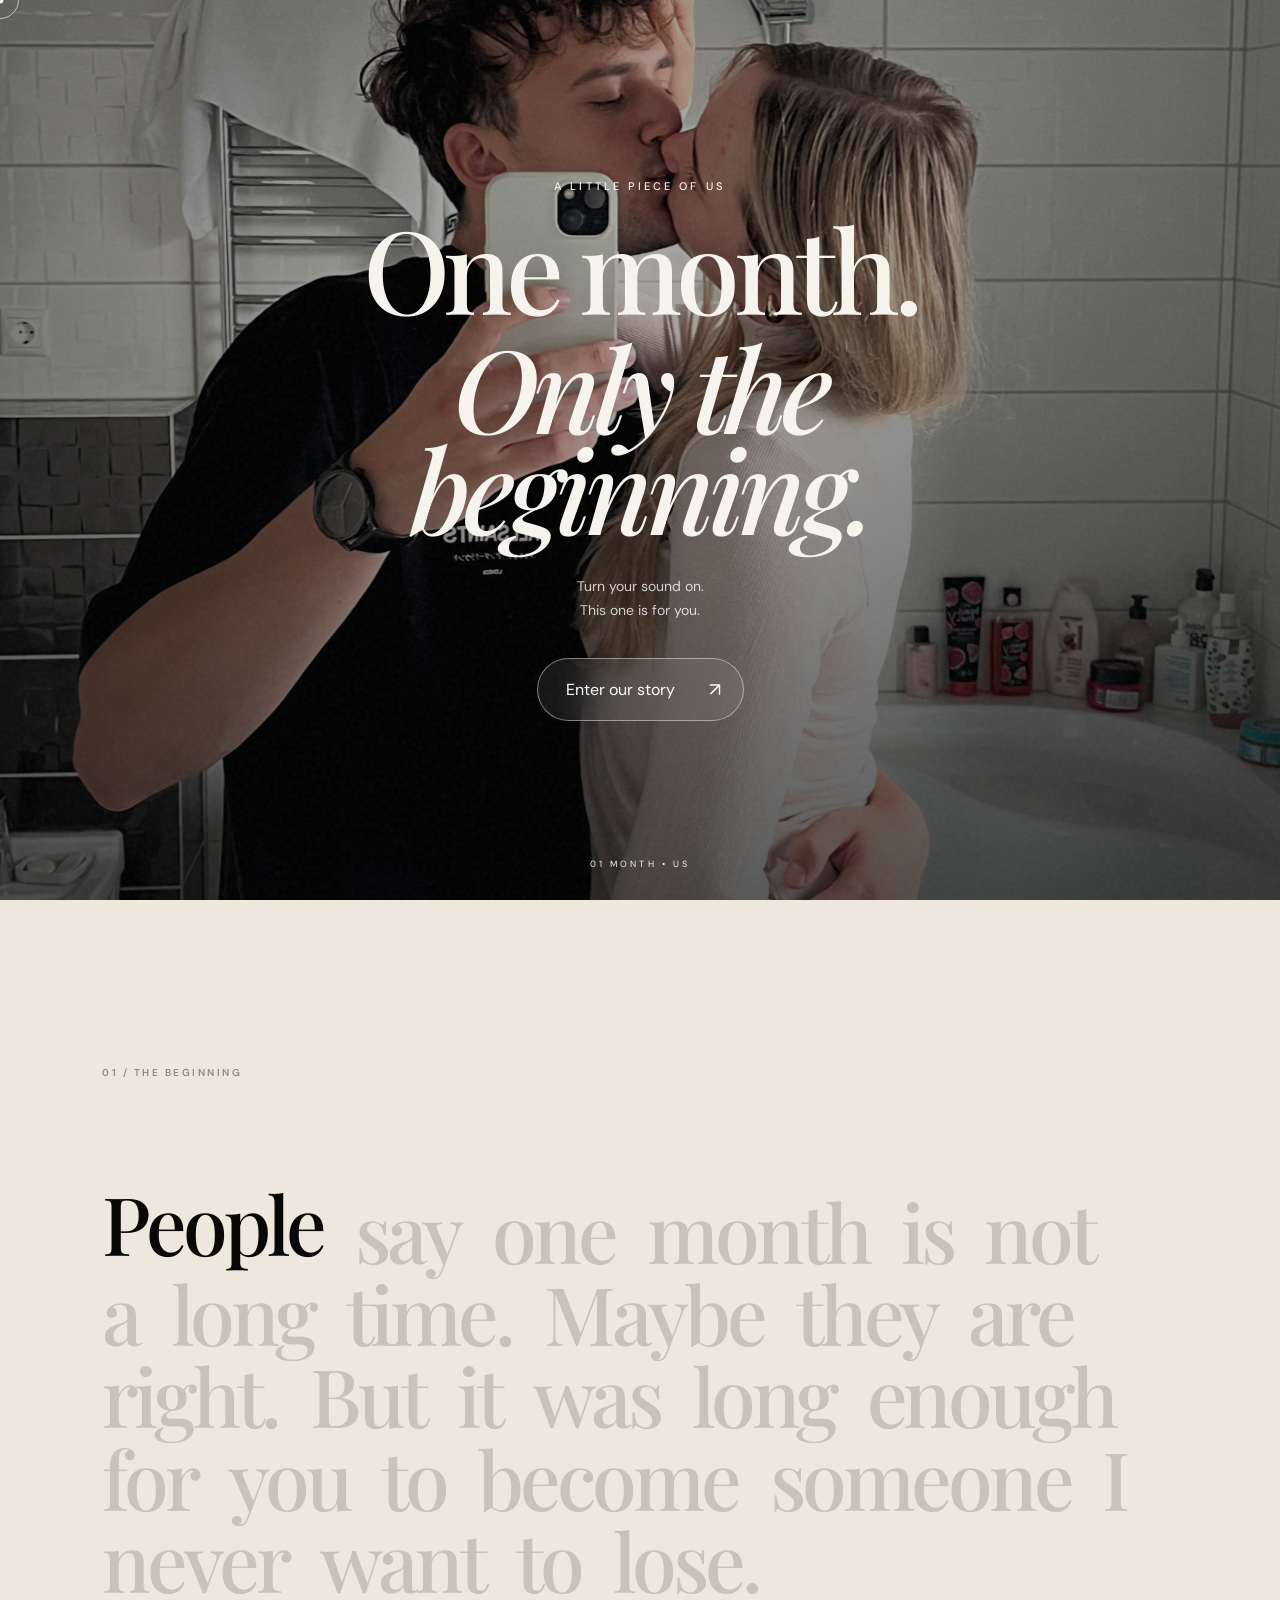
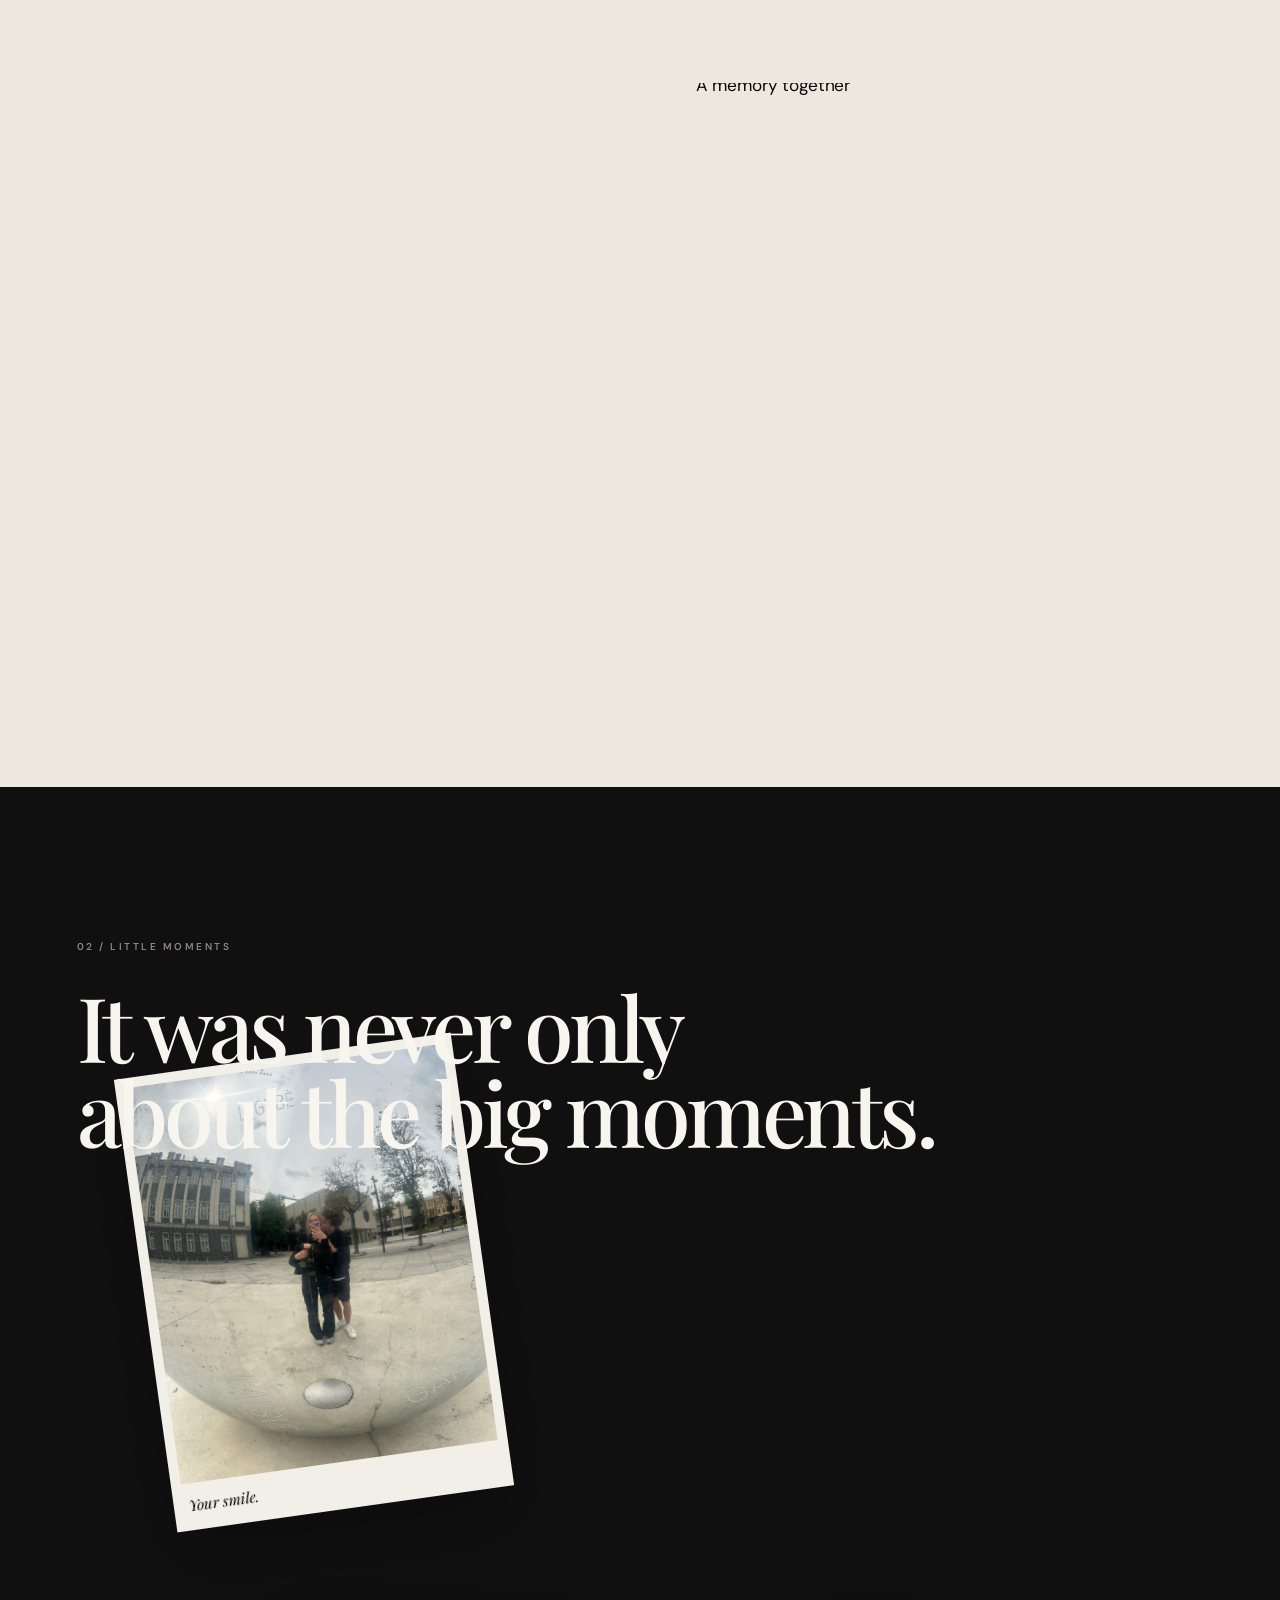
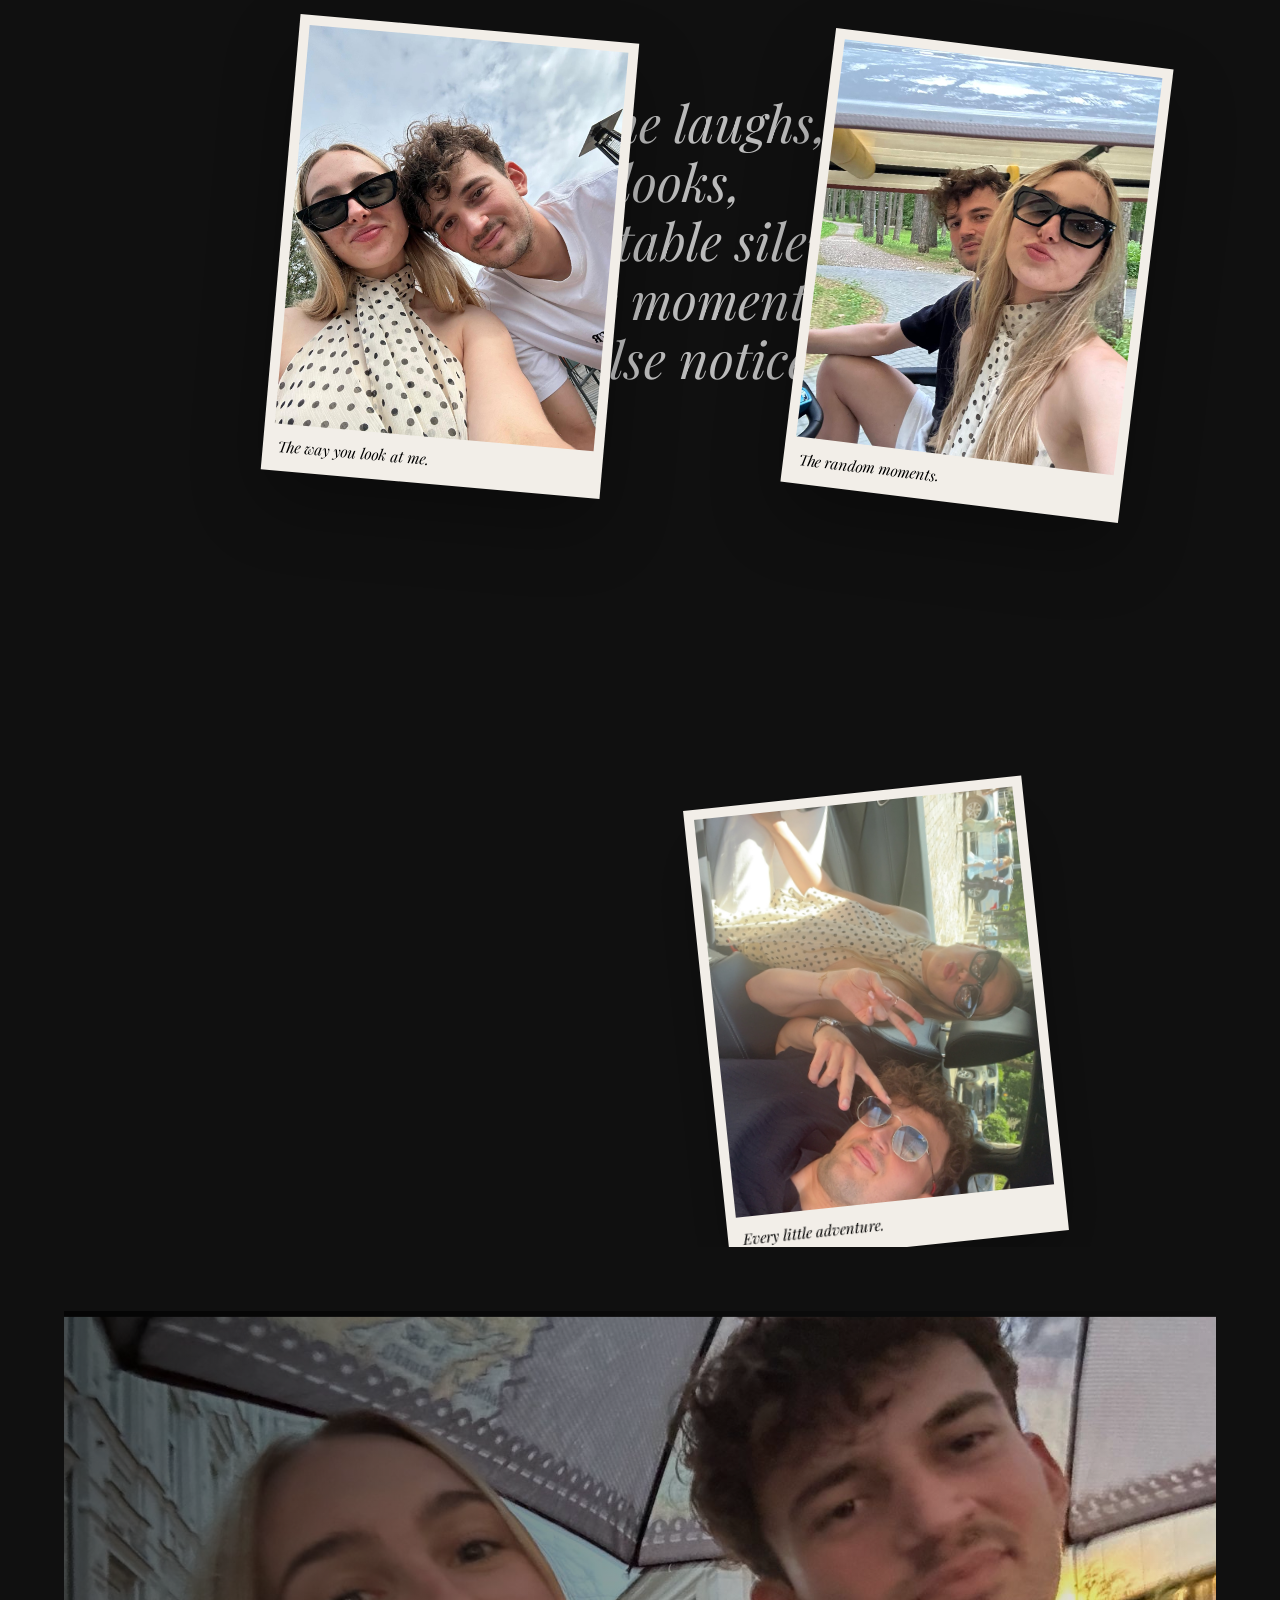
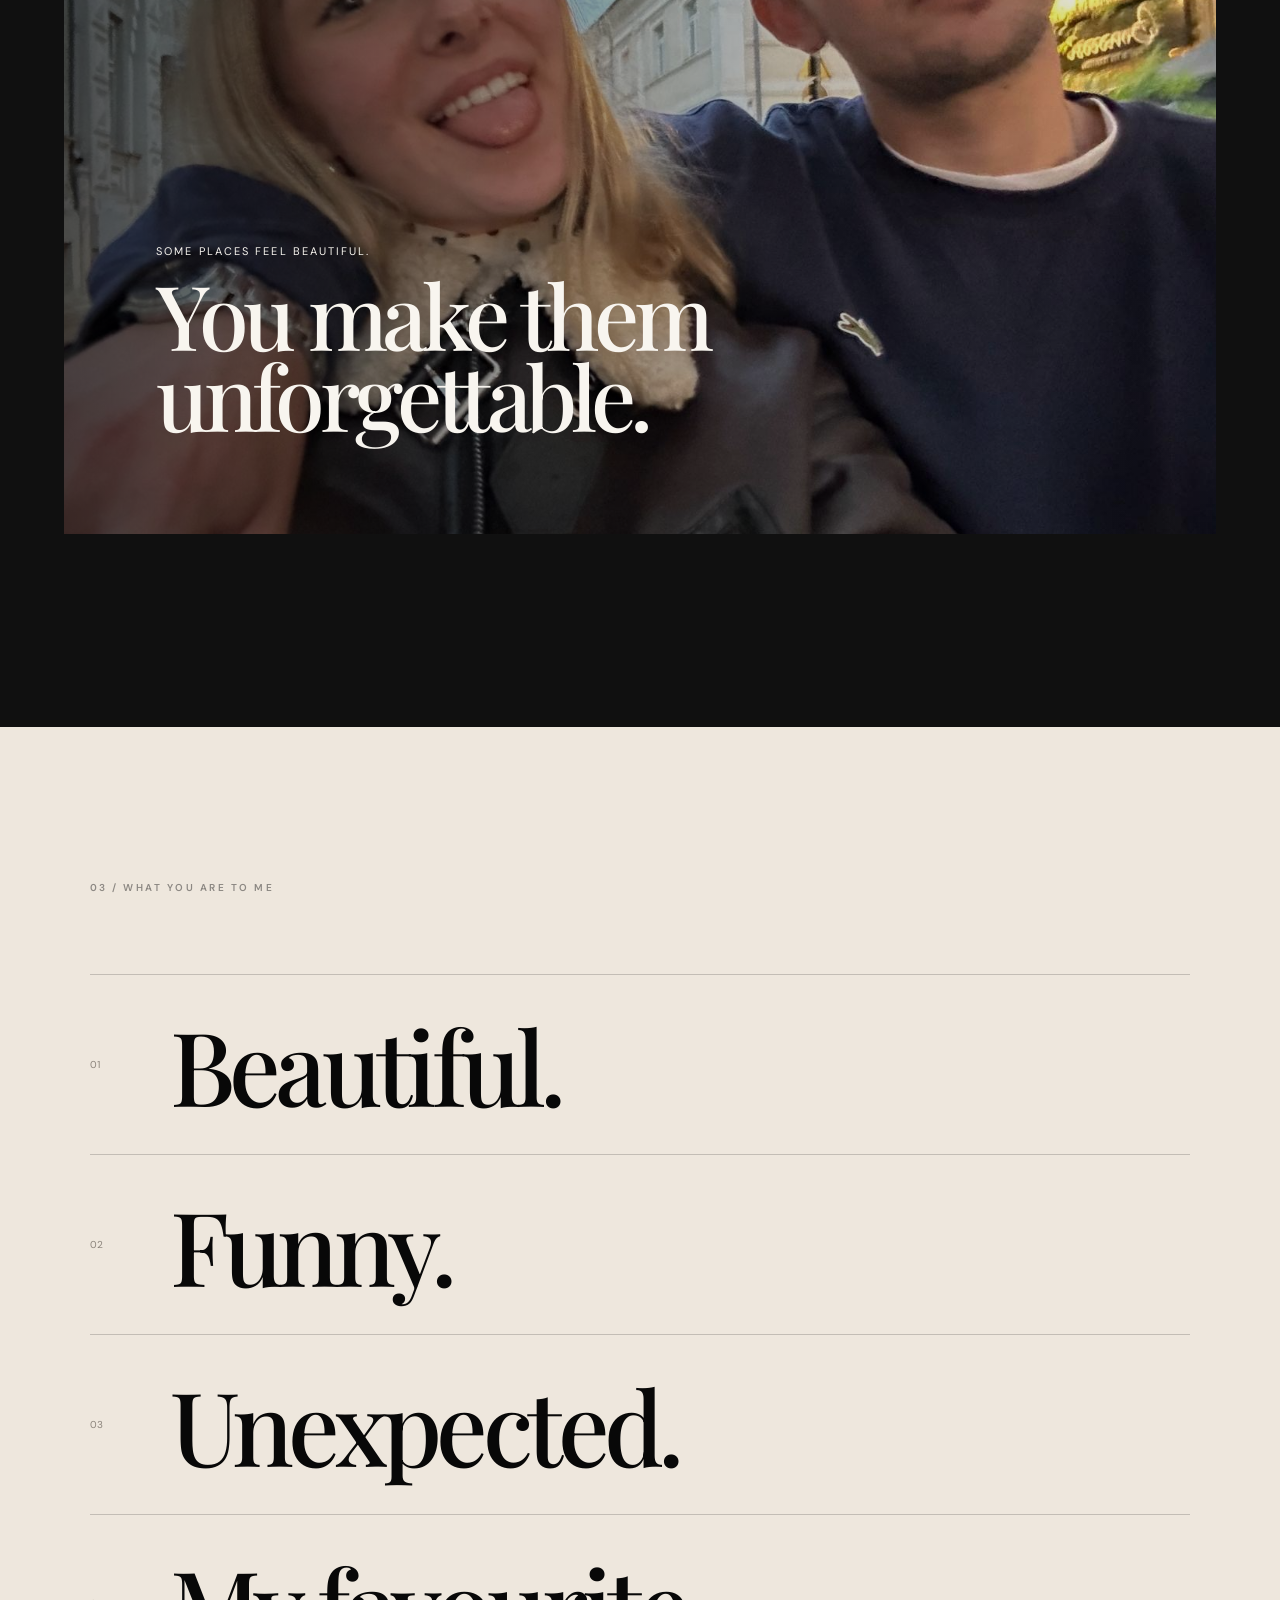
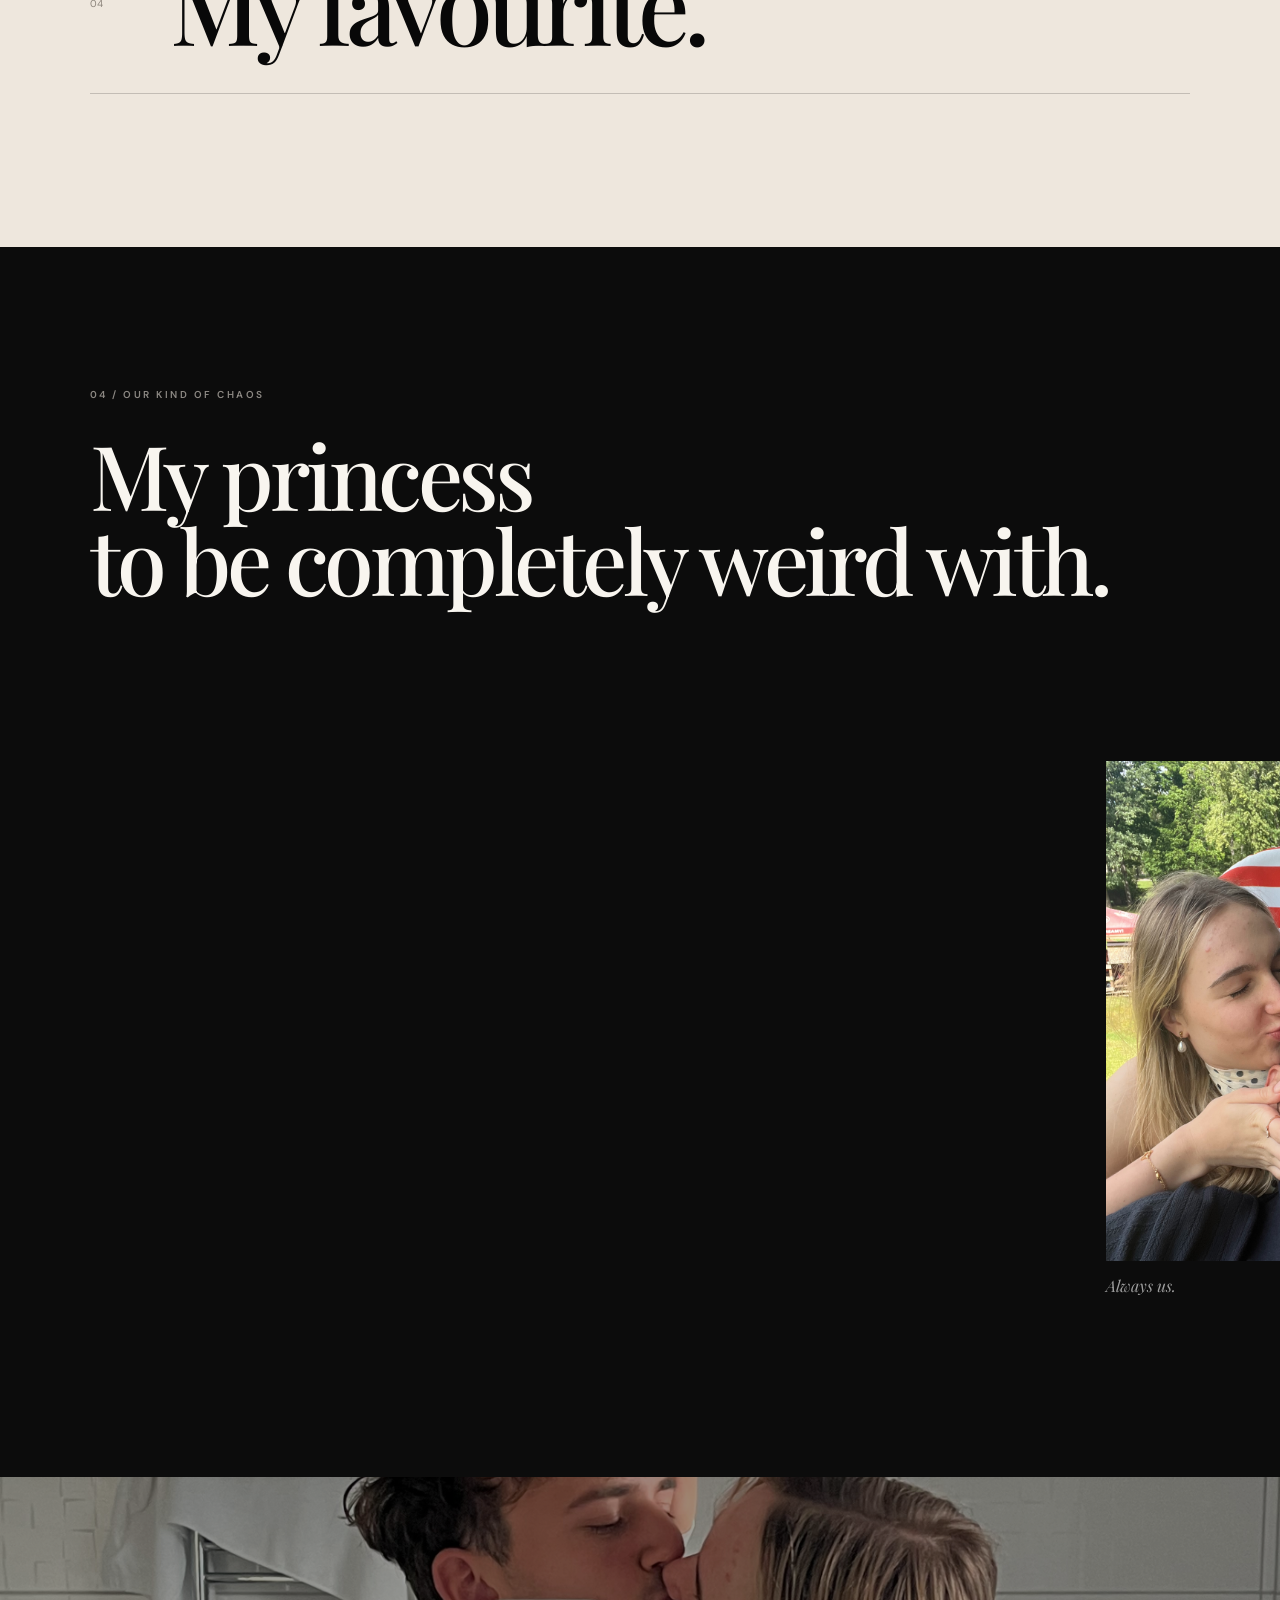
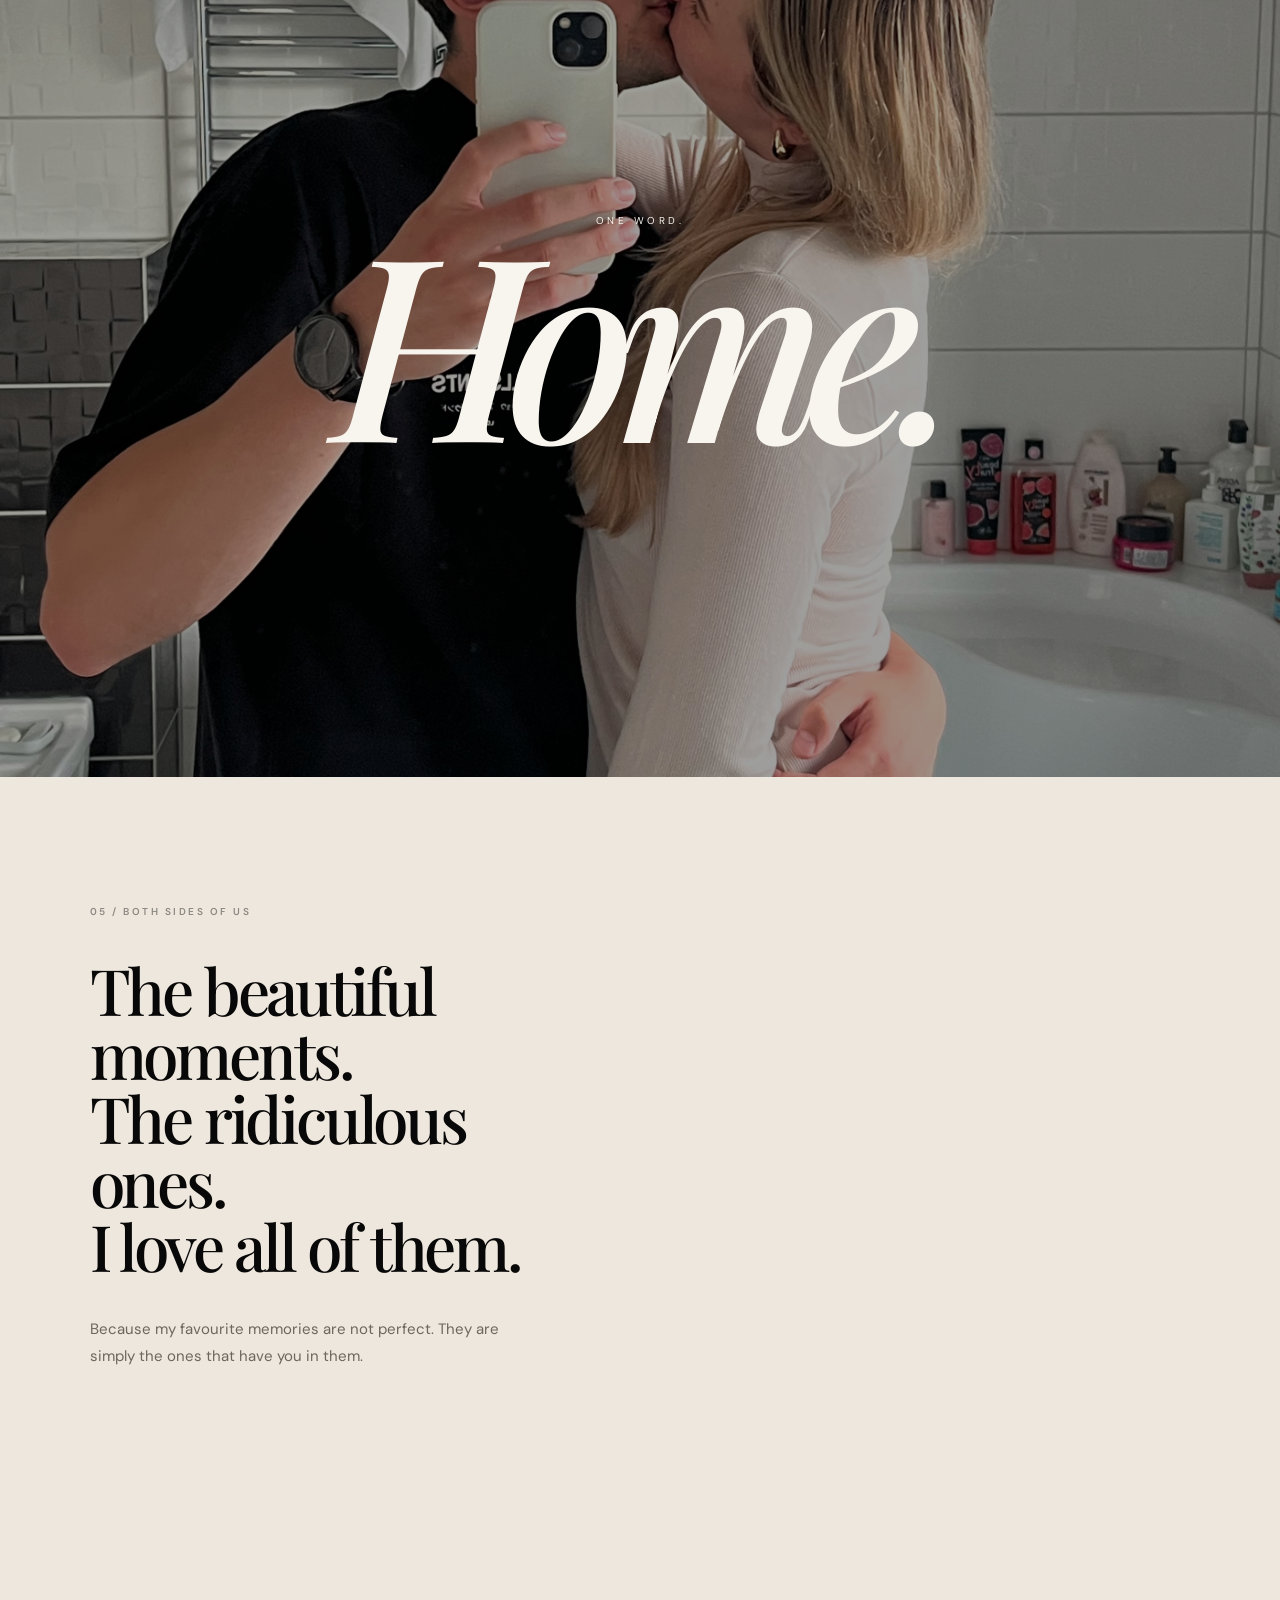
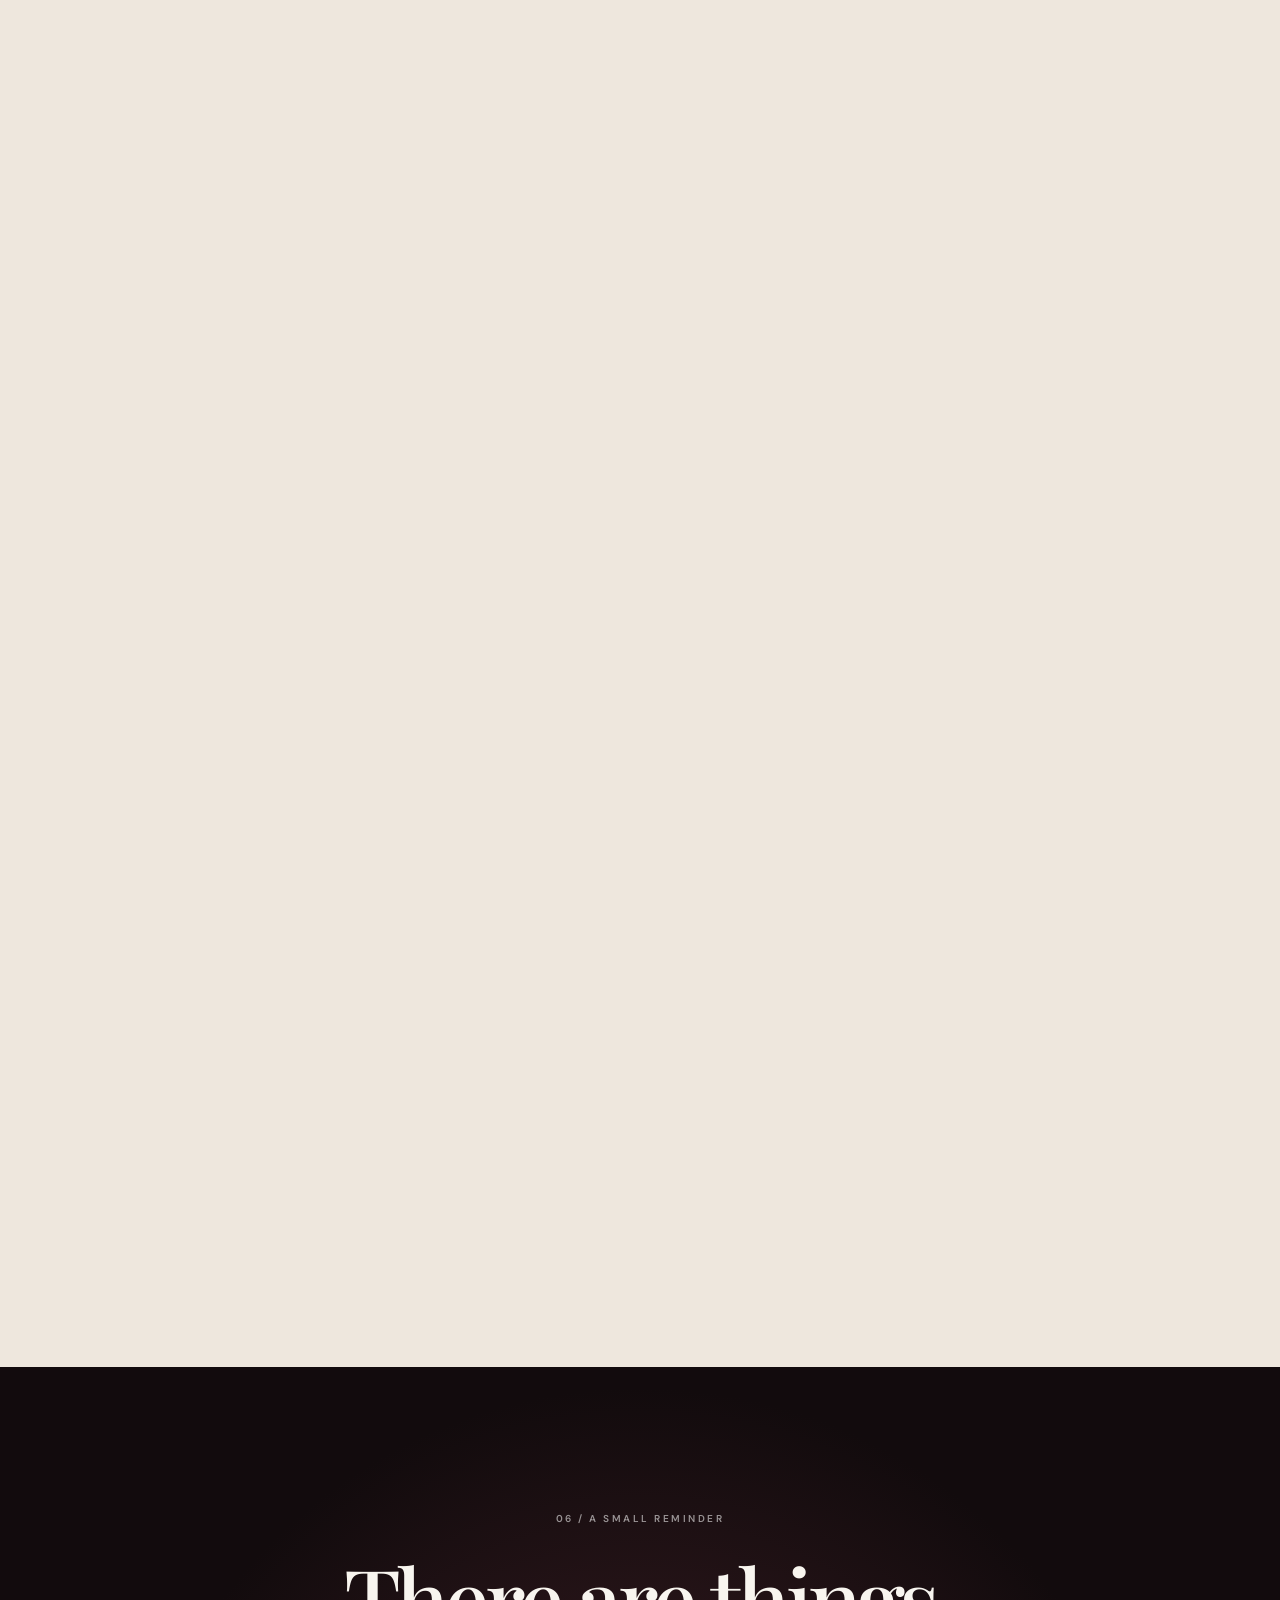
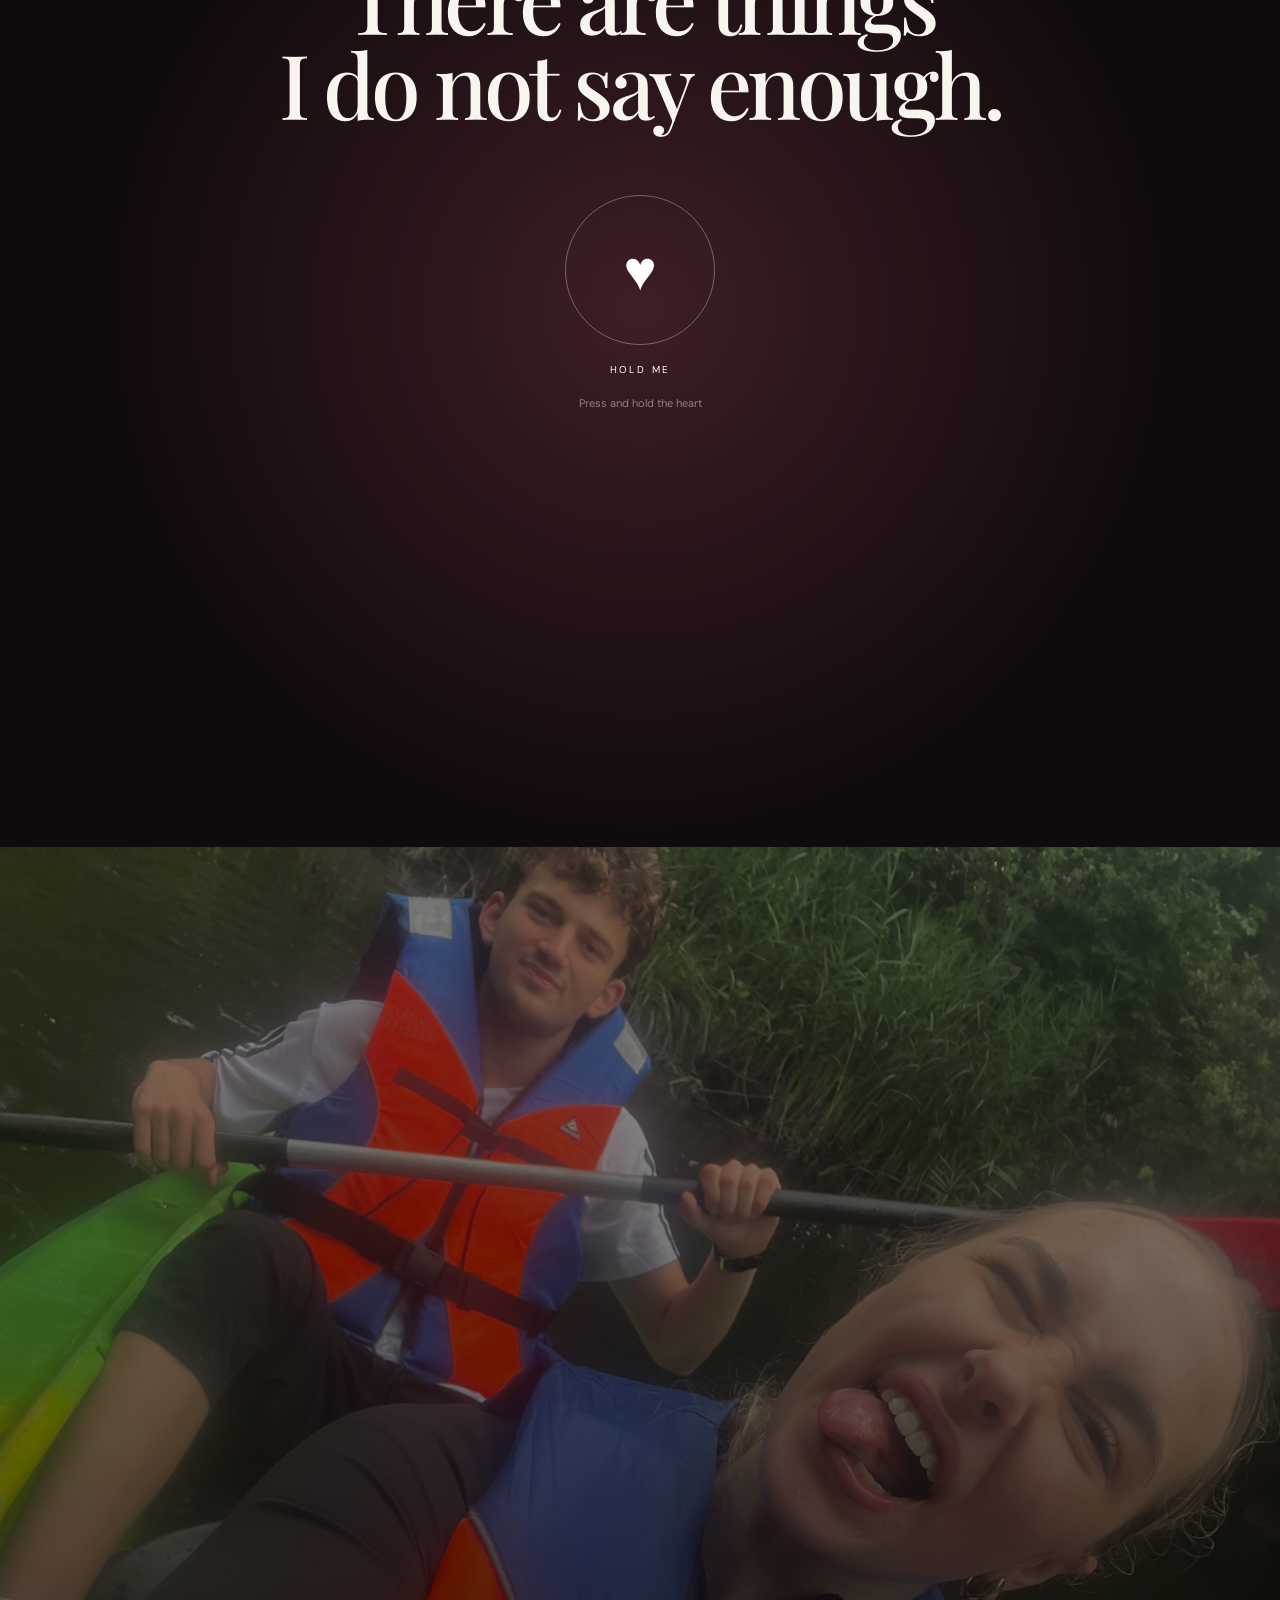
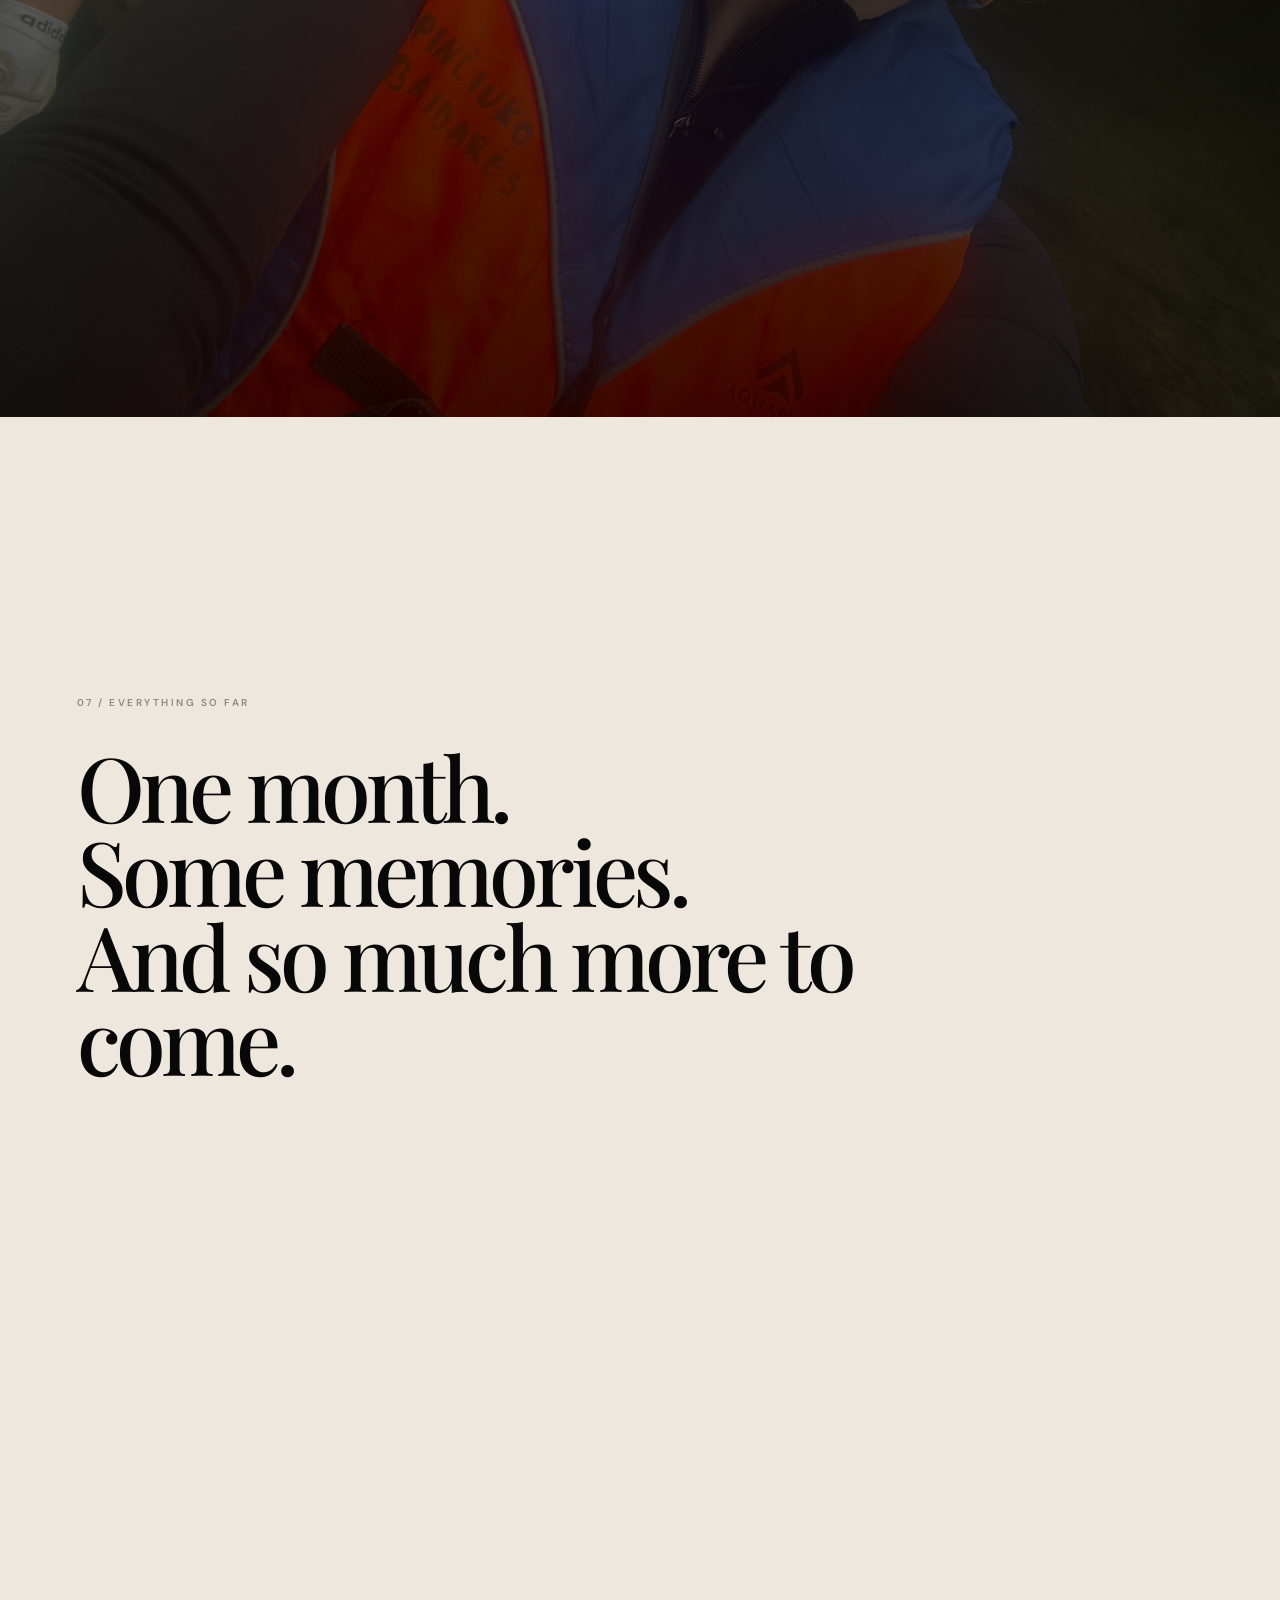
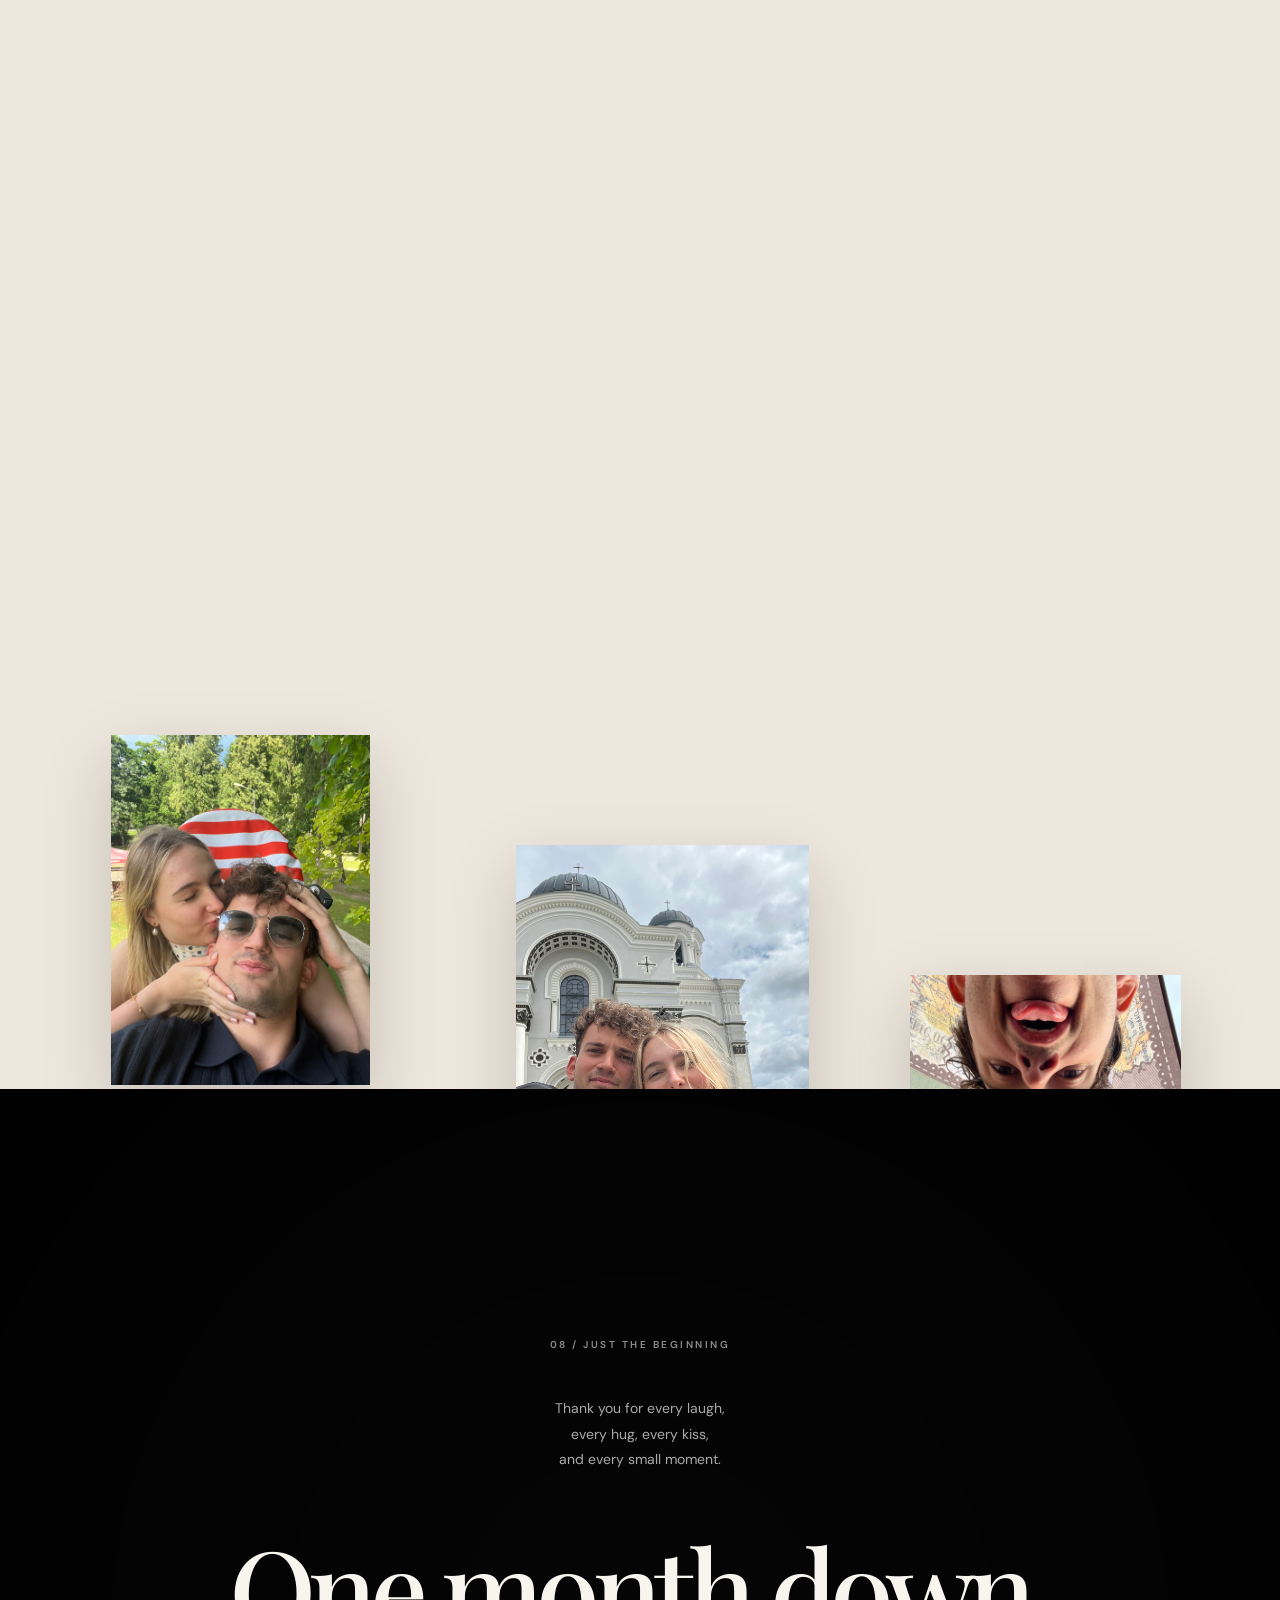
==== commit 12fe3771: "Format HTML document with proper encoding" ====
--- a/index.html
+++ b/index.html
@@ -7,7 +7,7 @@
     name="viewport"
     content="width=device-width, initial-scale=1.0"
   >
-
+   
   <meta
     name="theme-color"
     content="#090909"
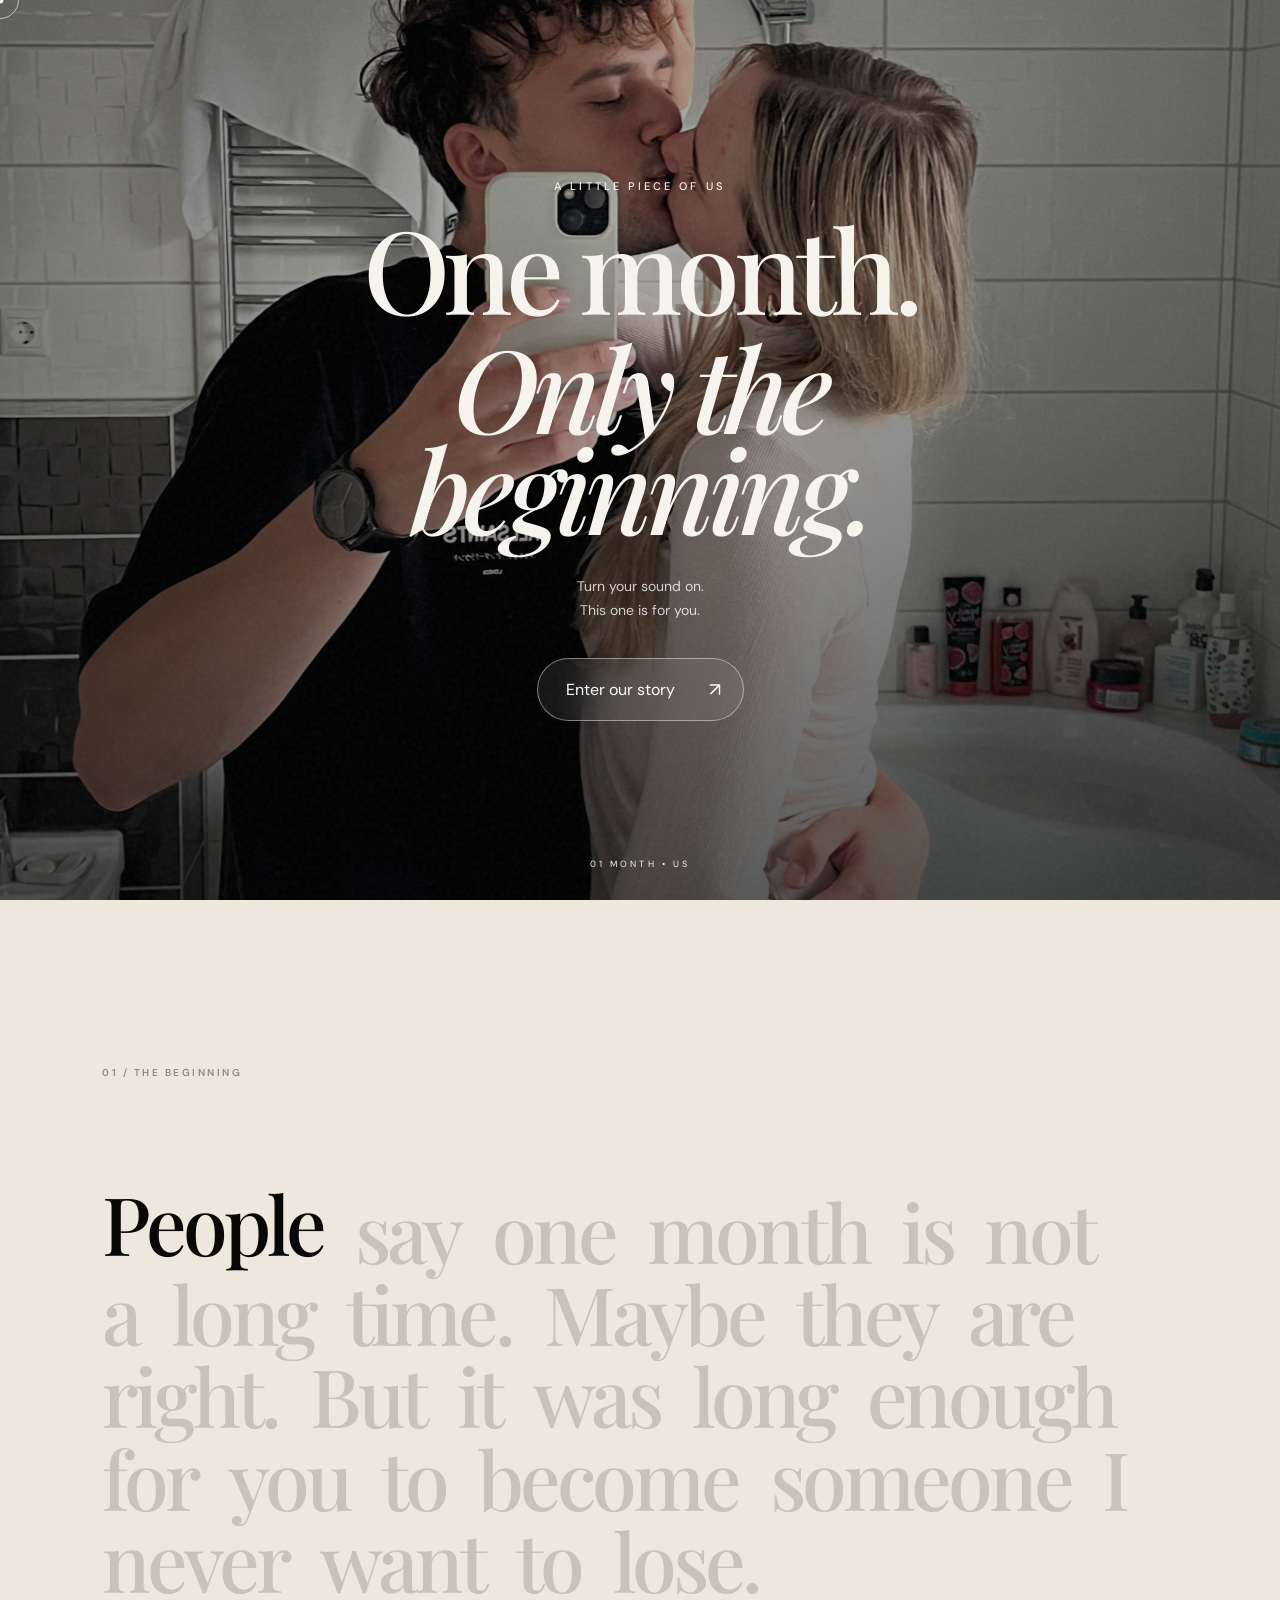
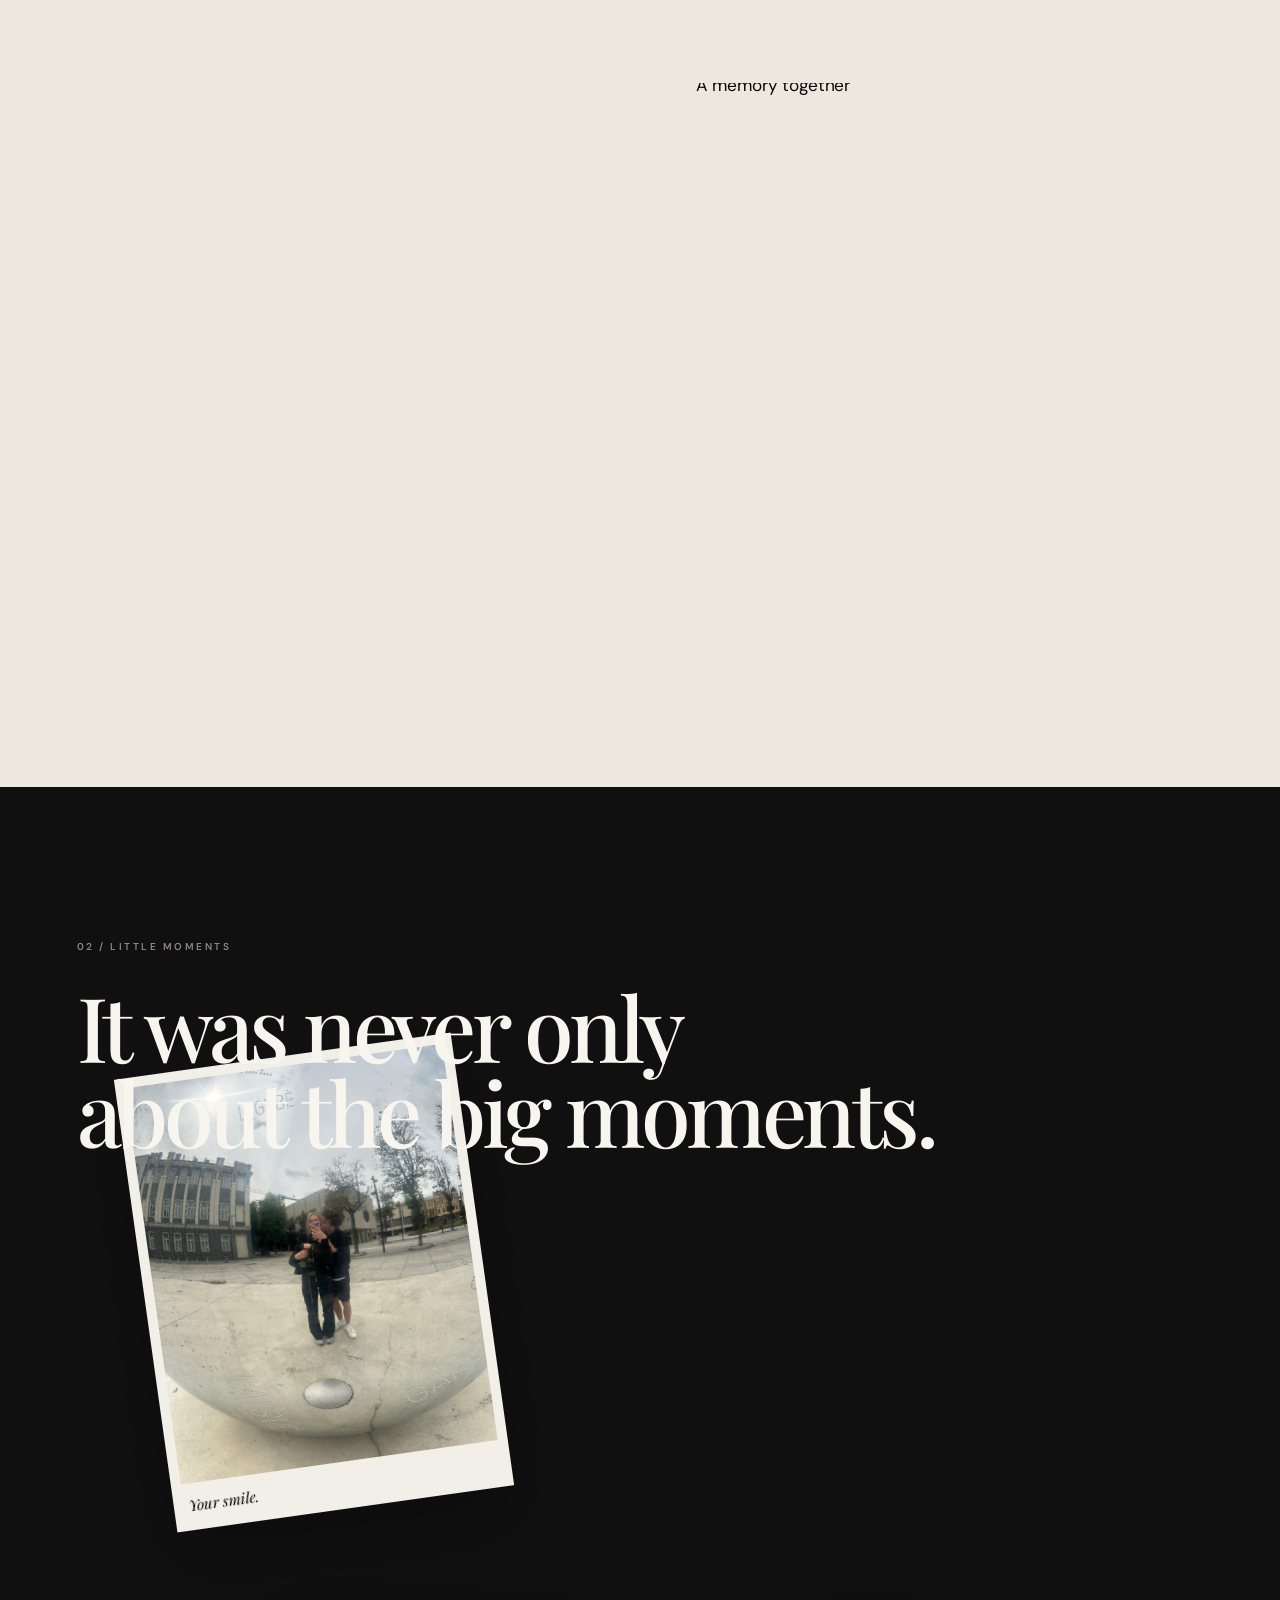
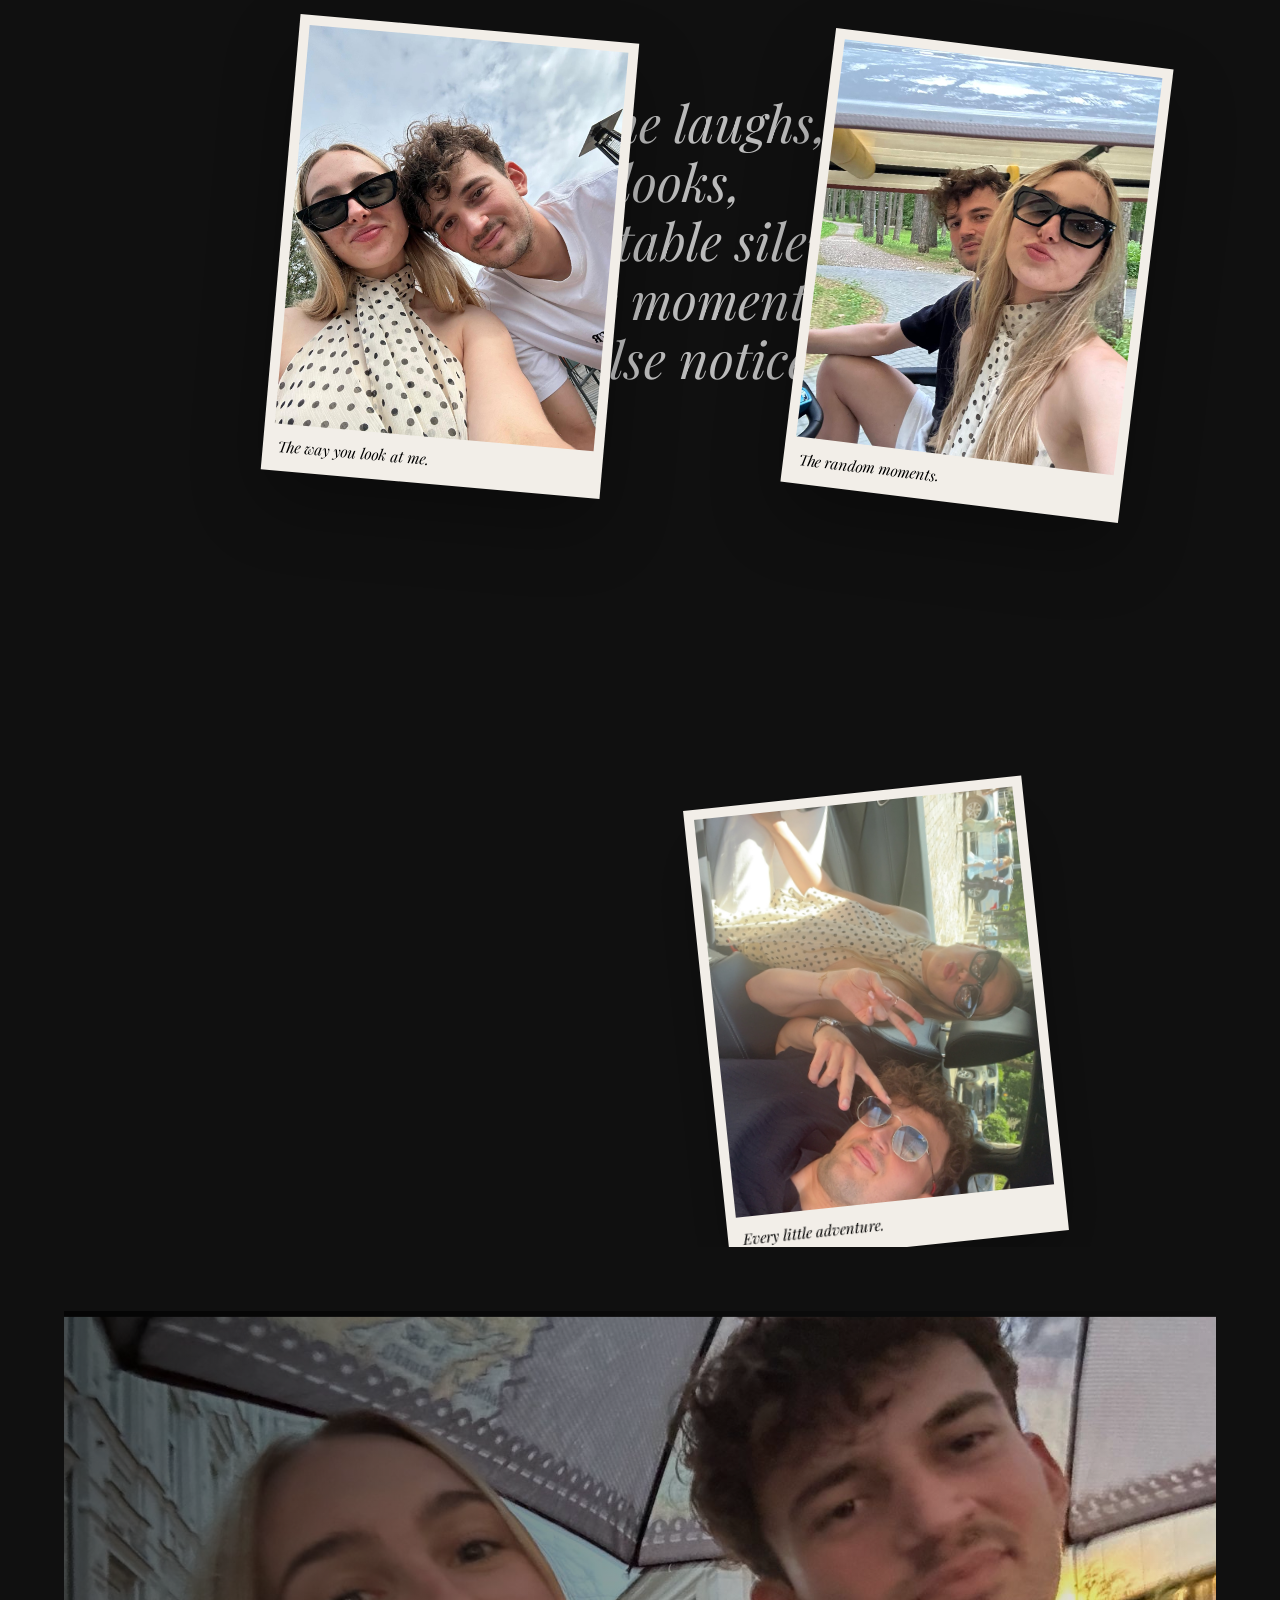
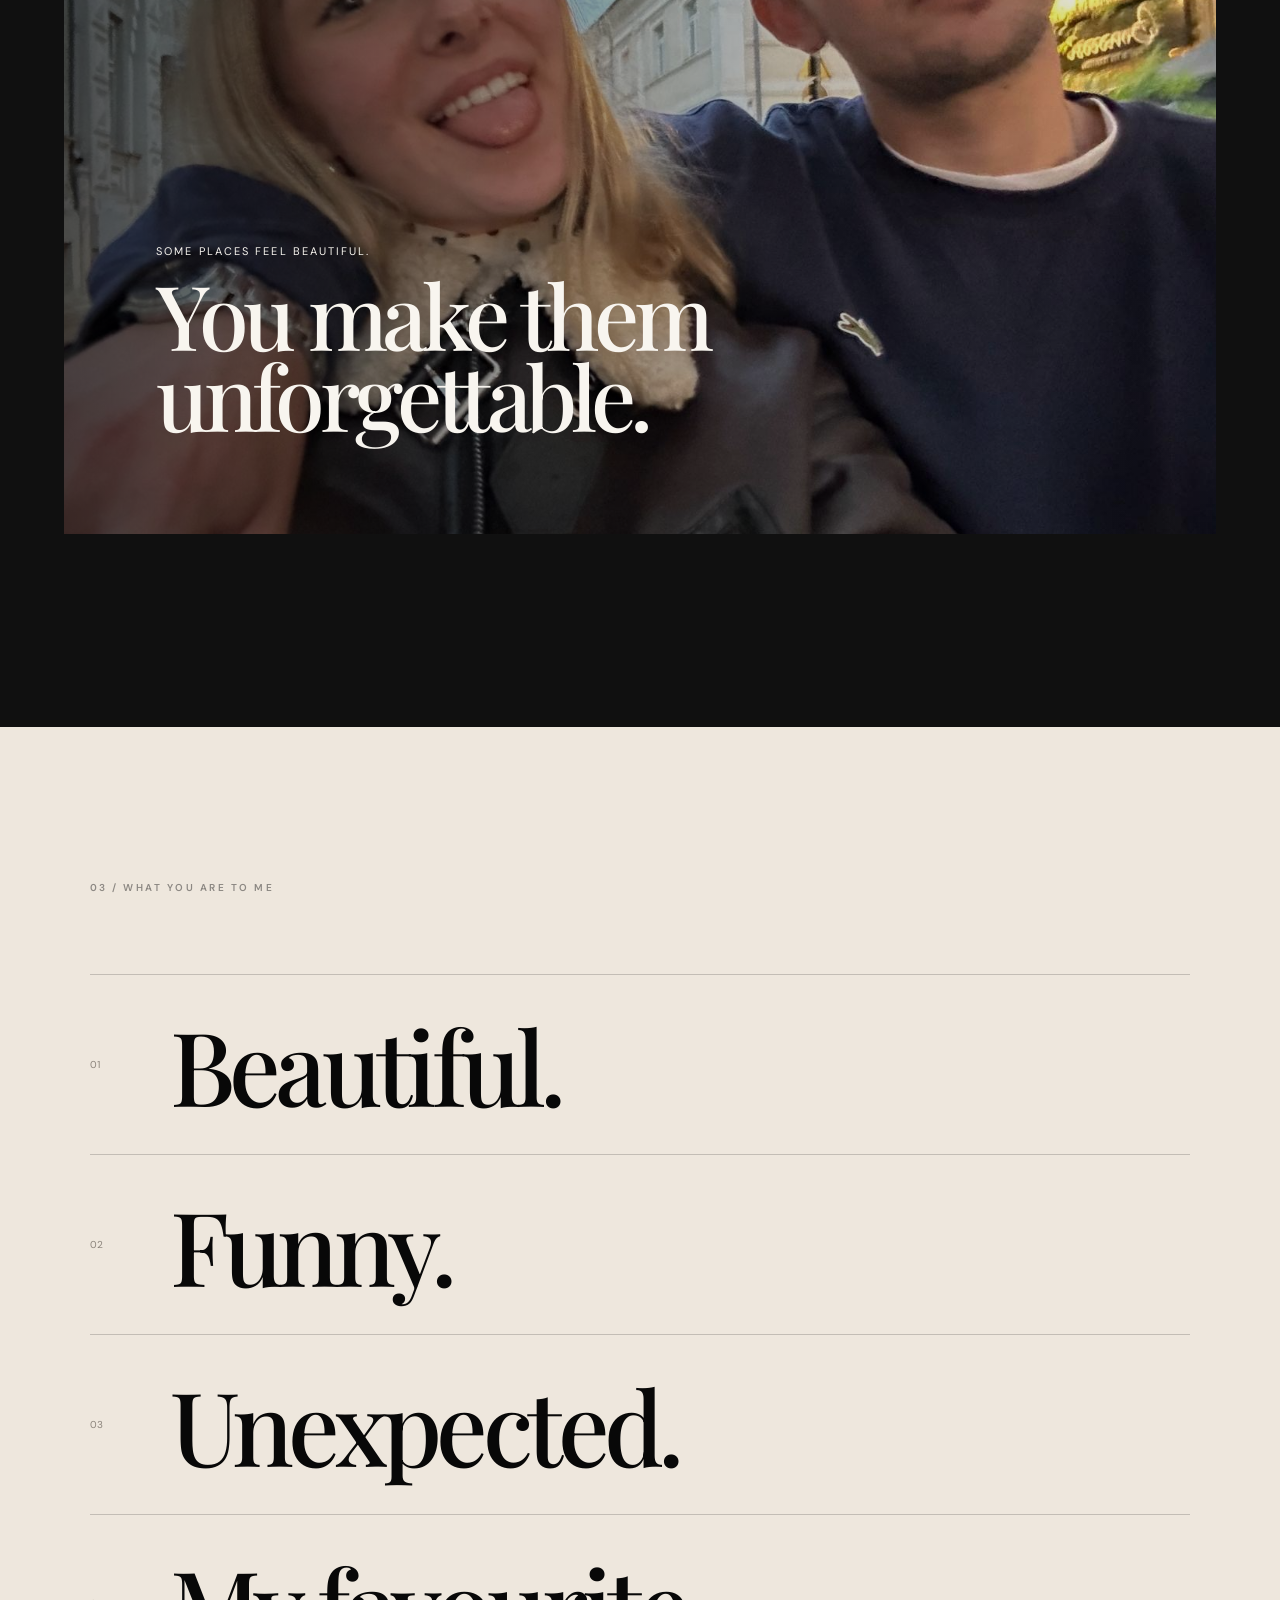
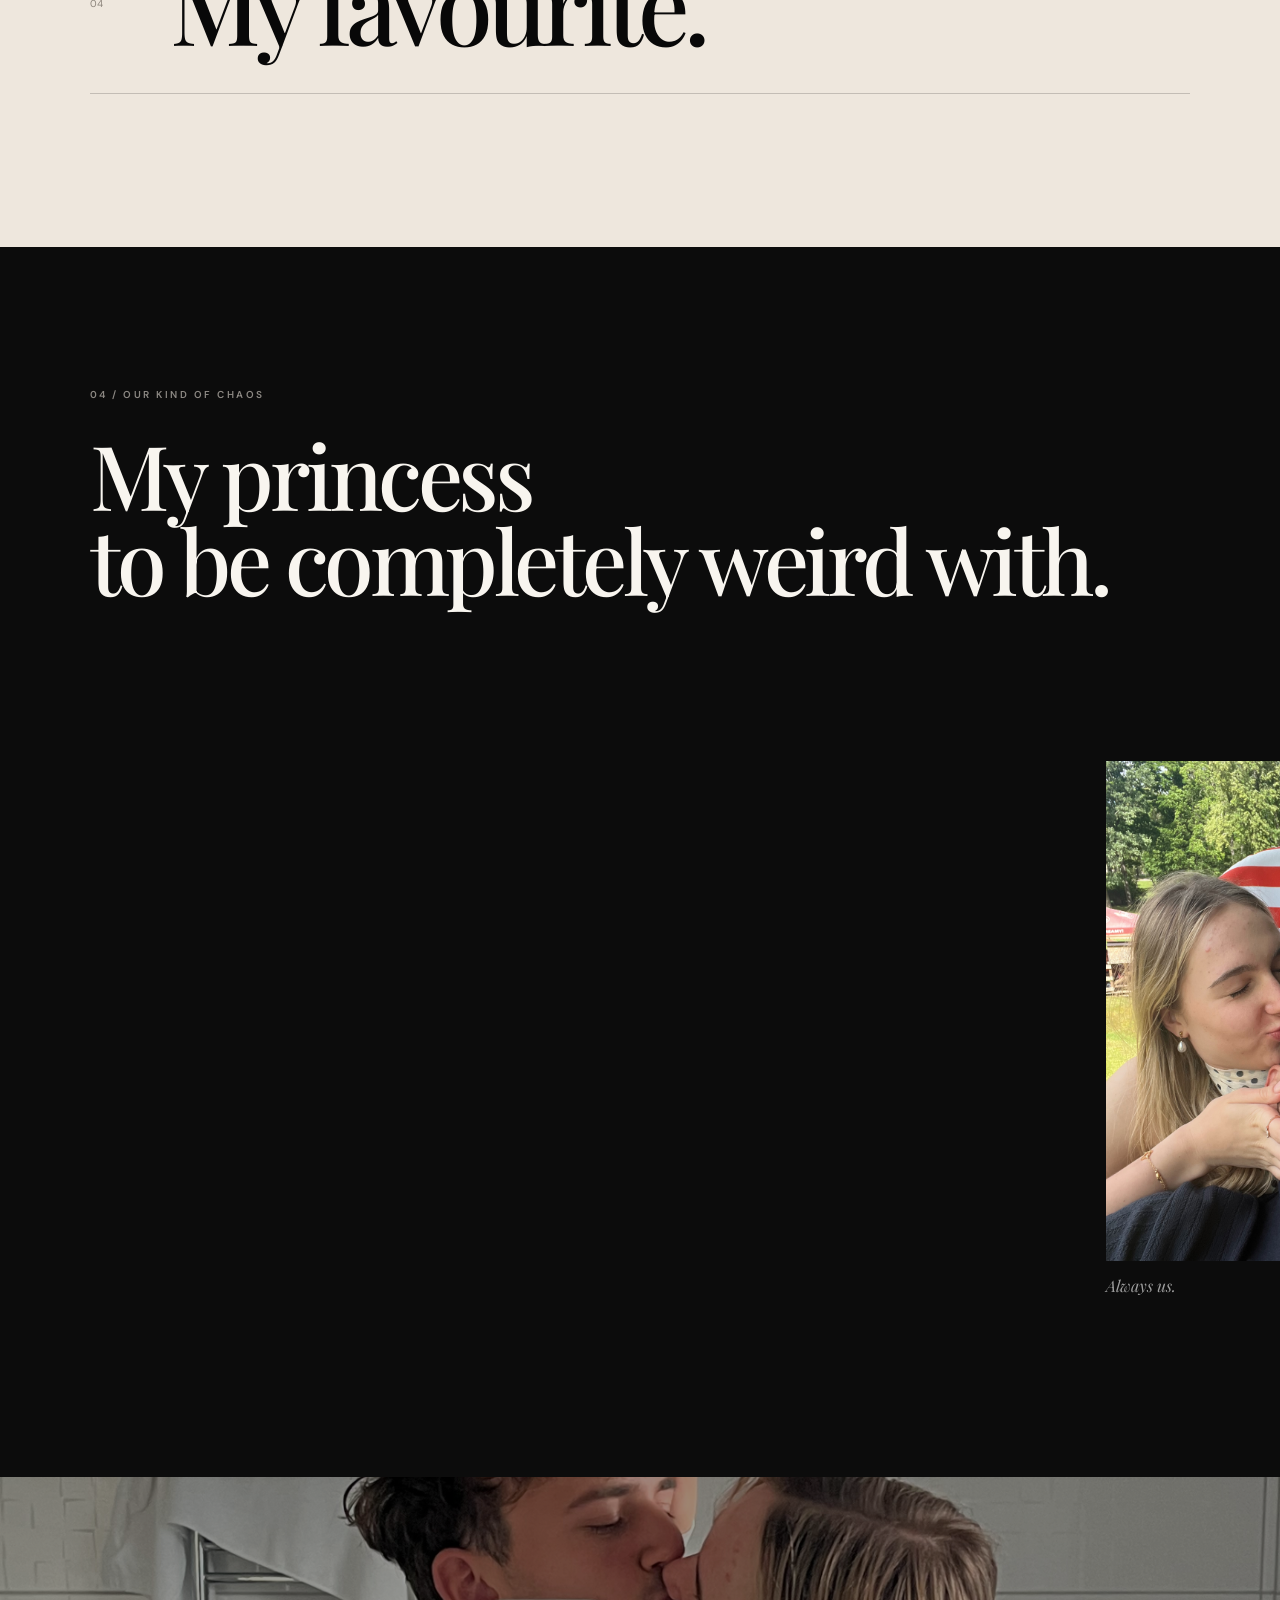
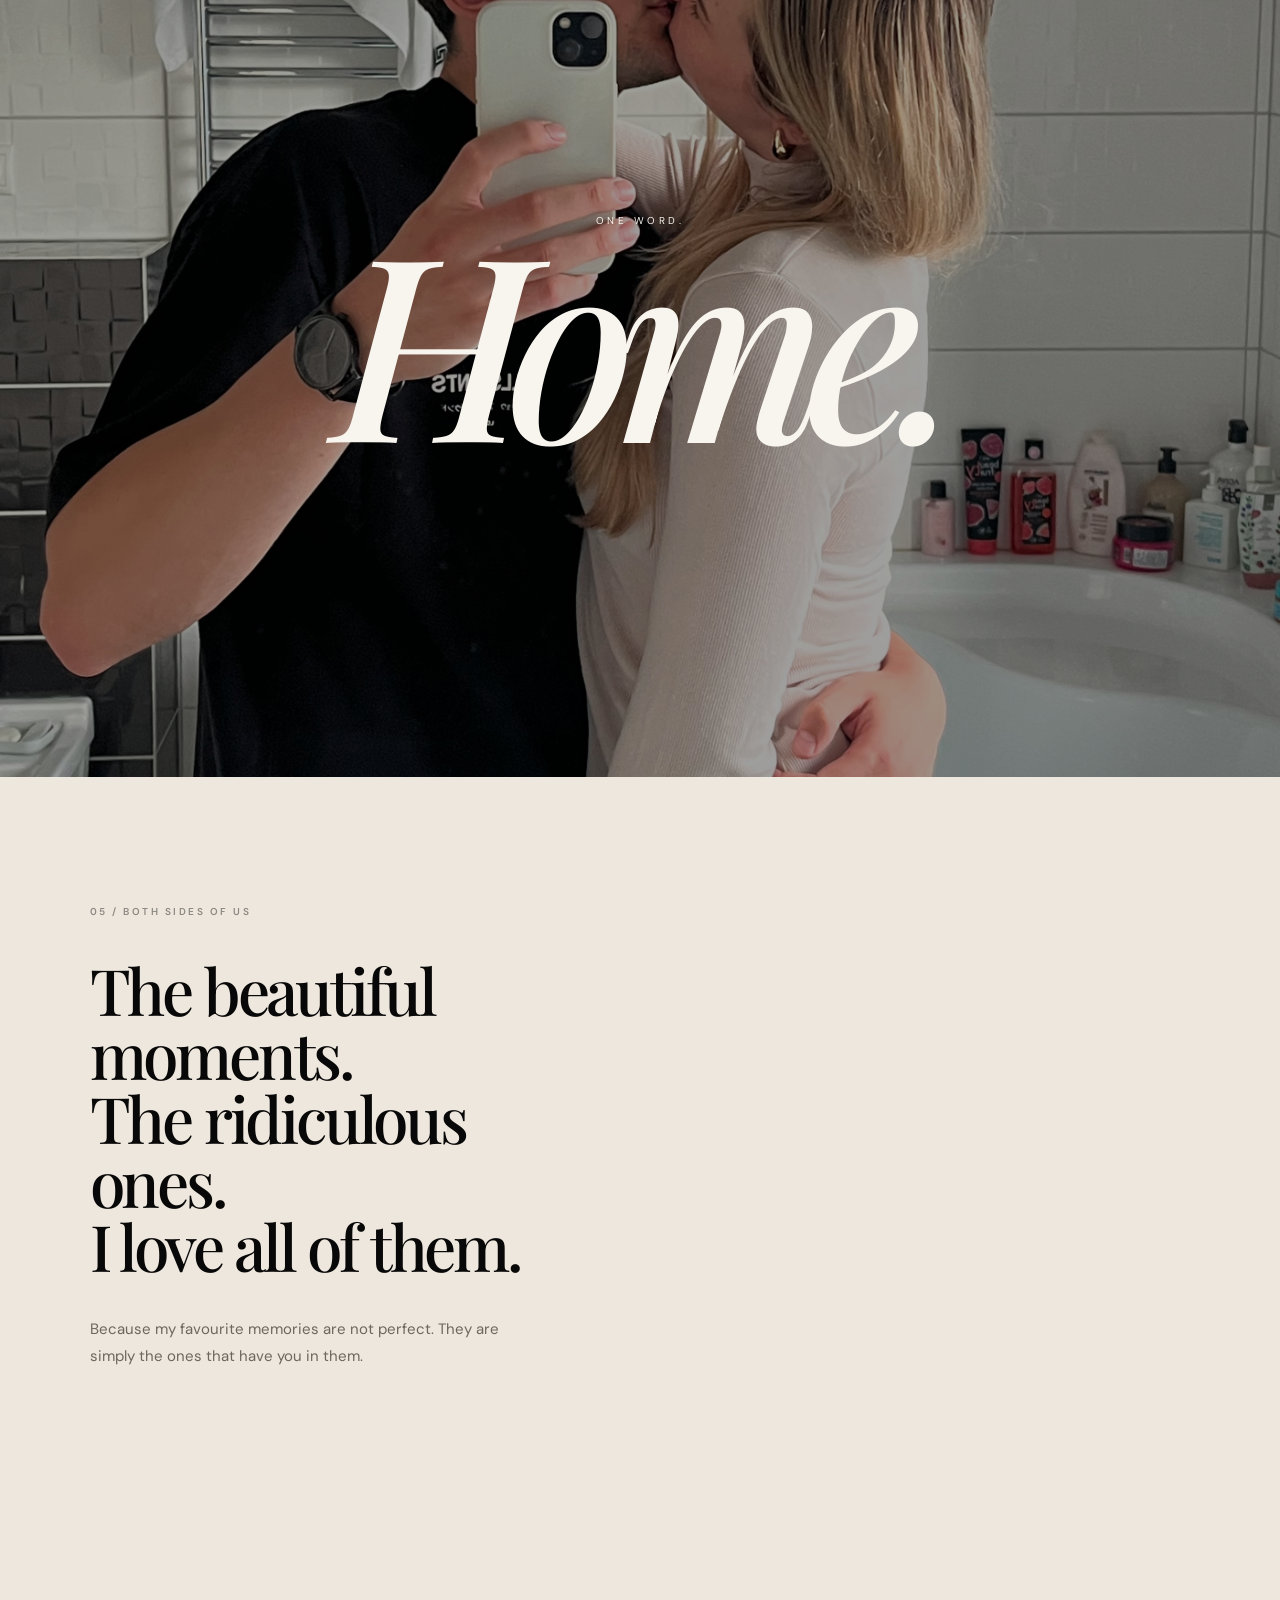
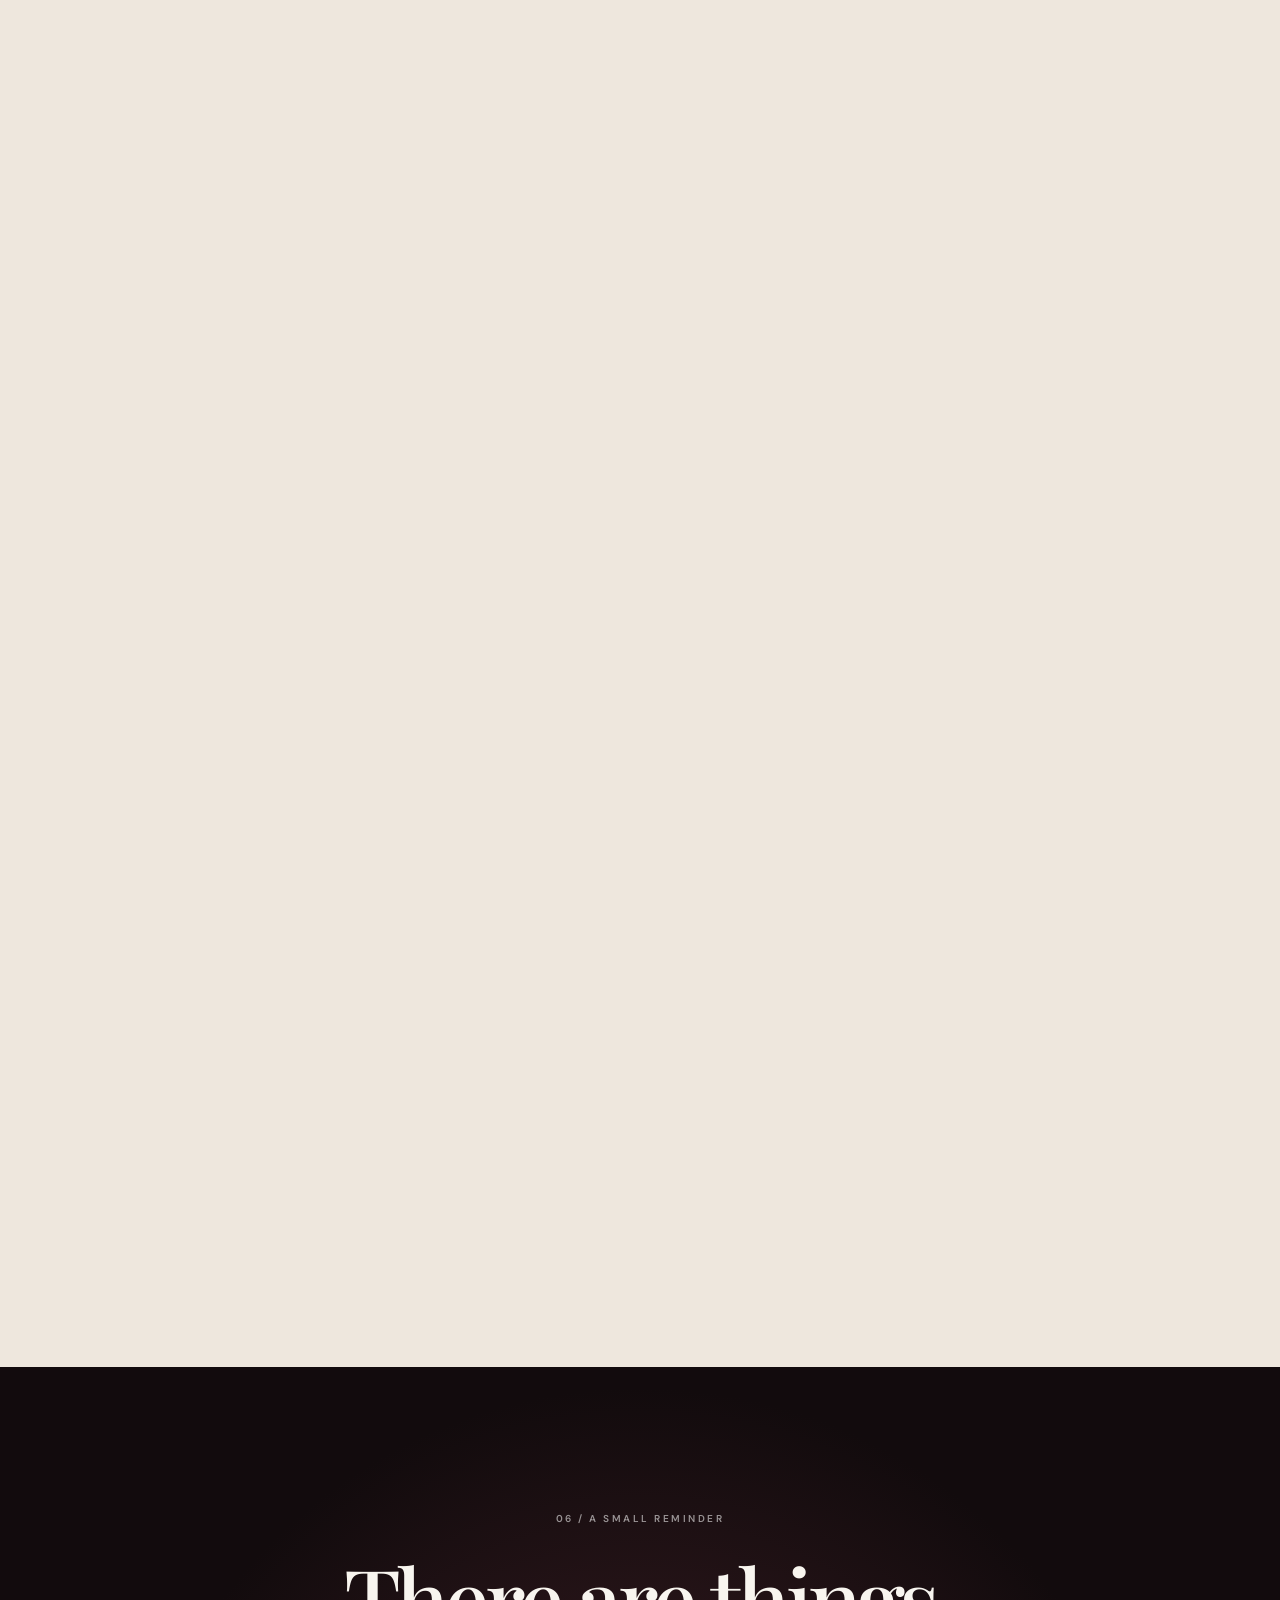
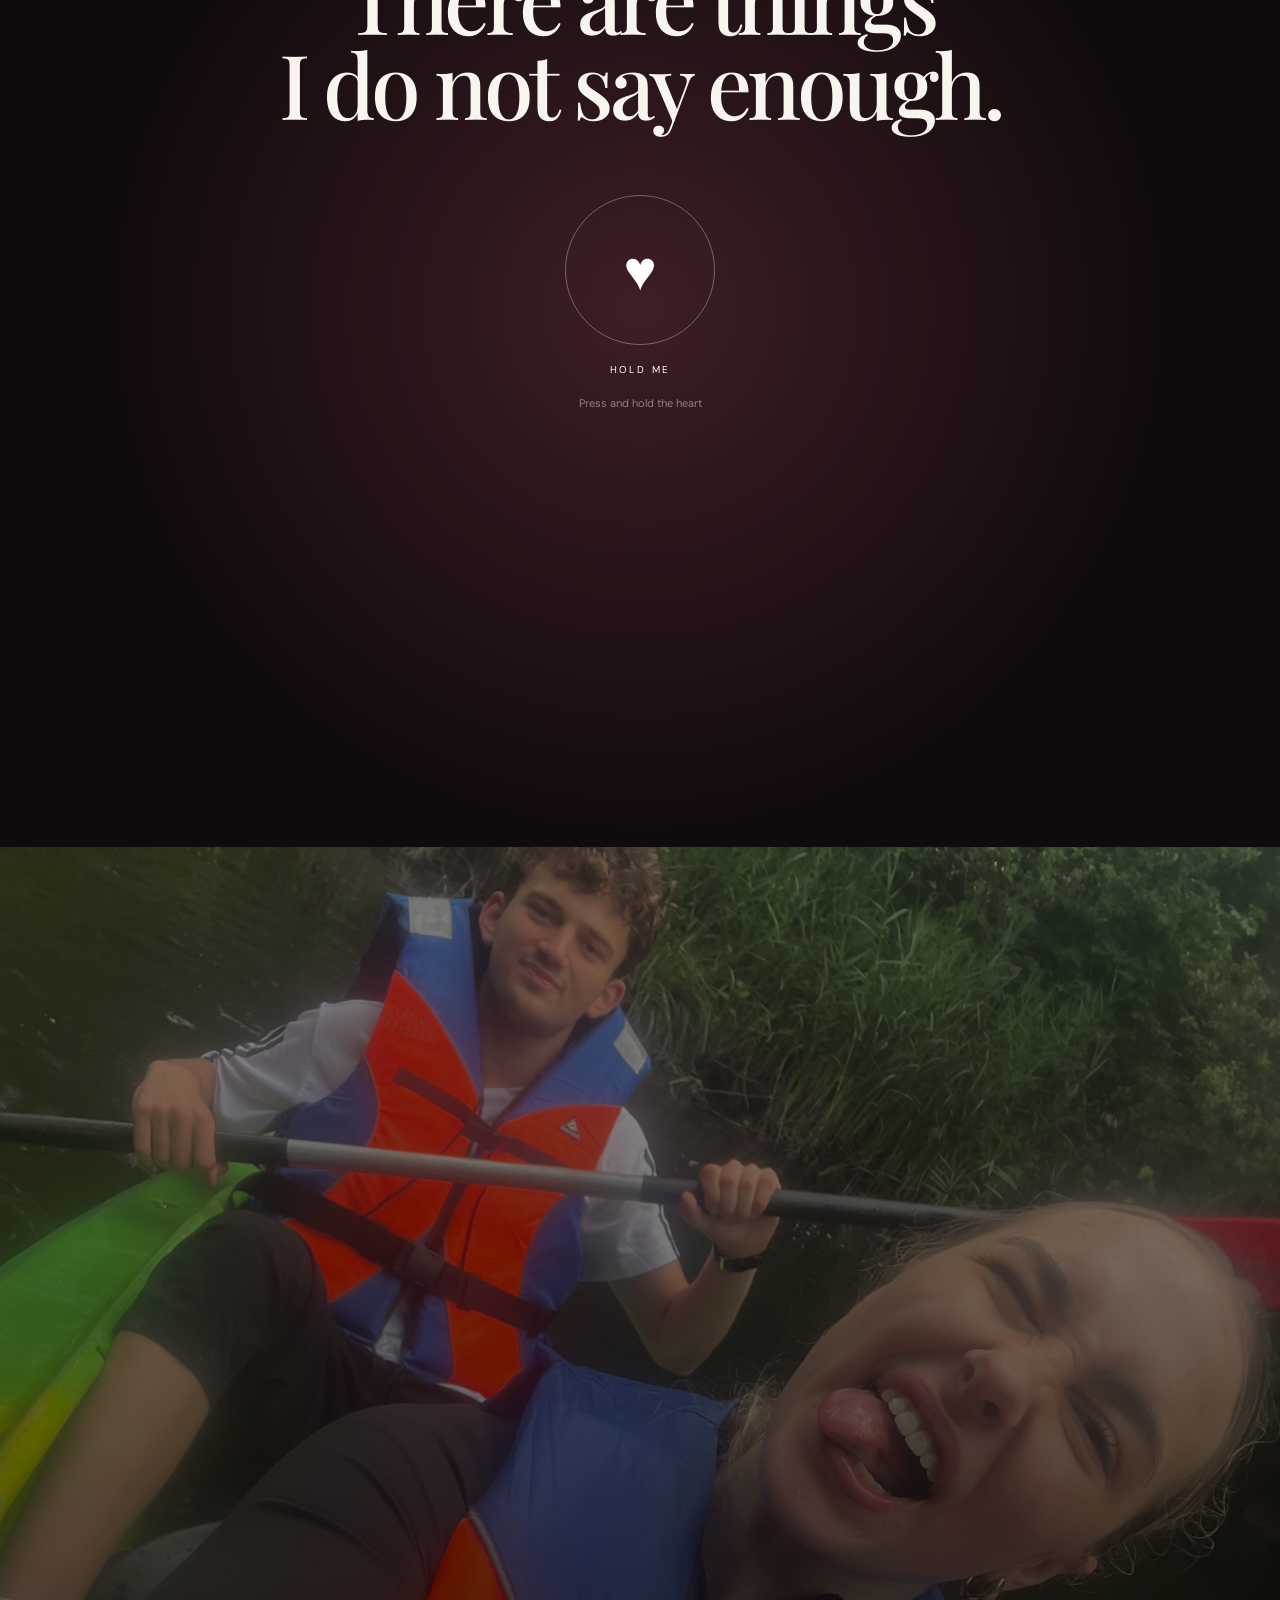
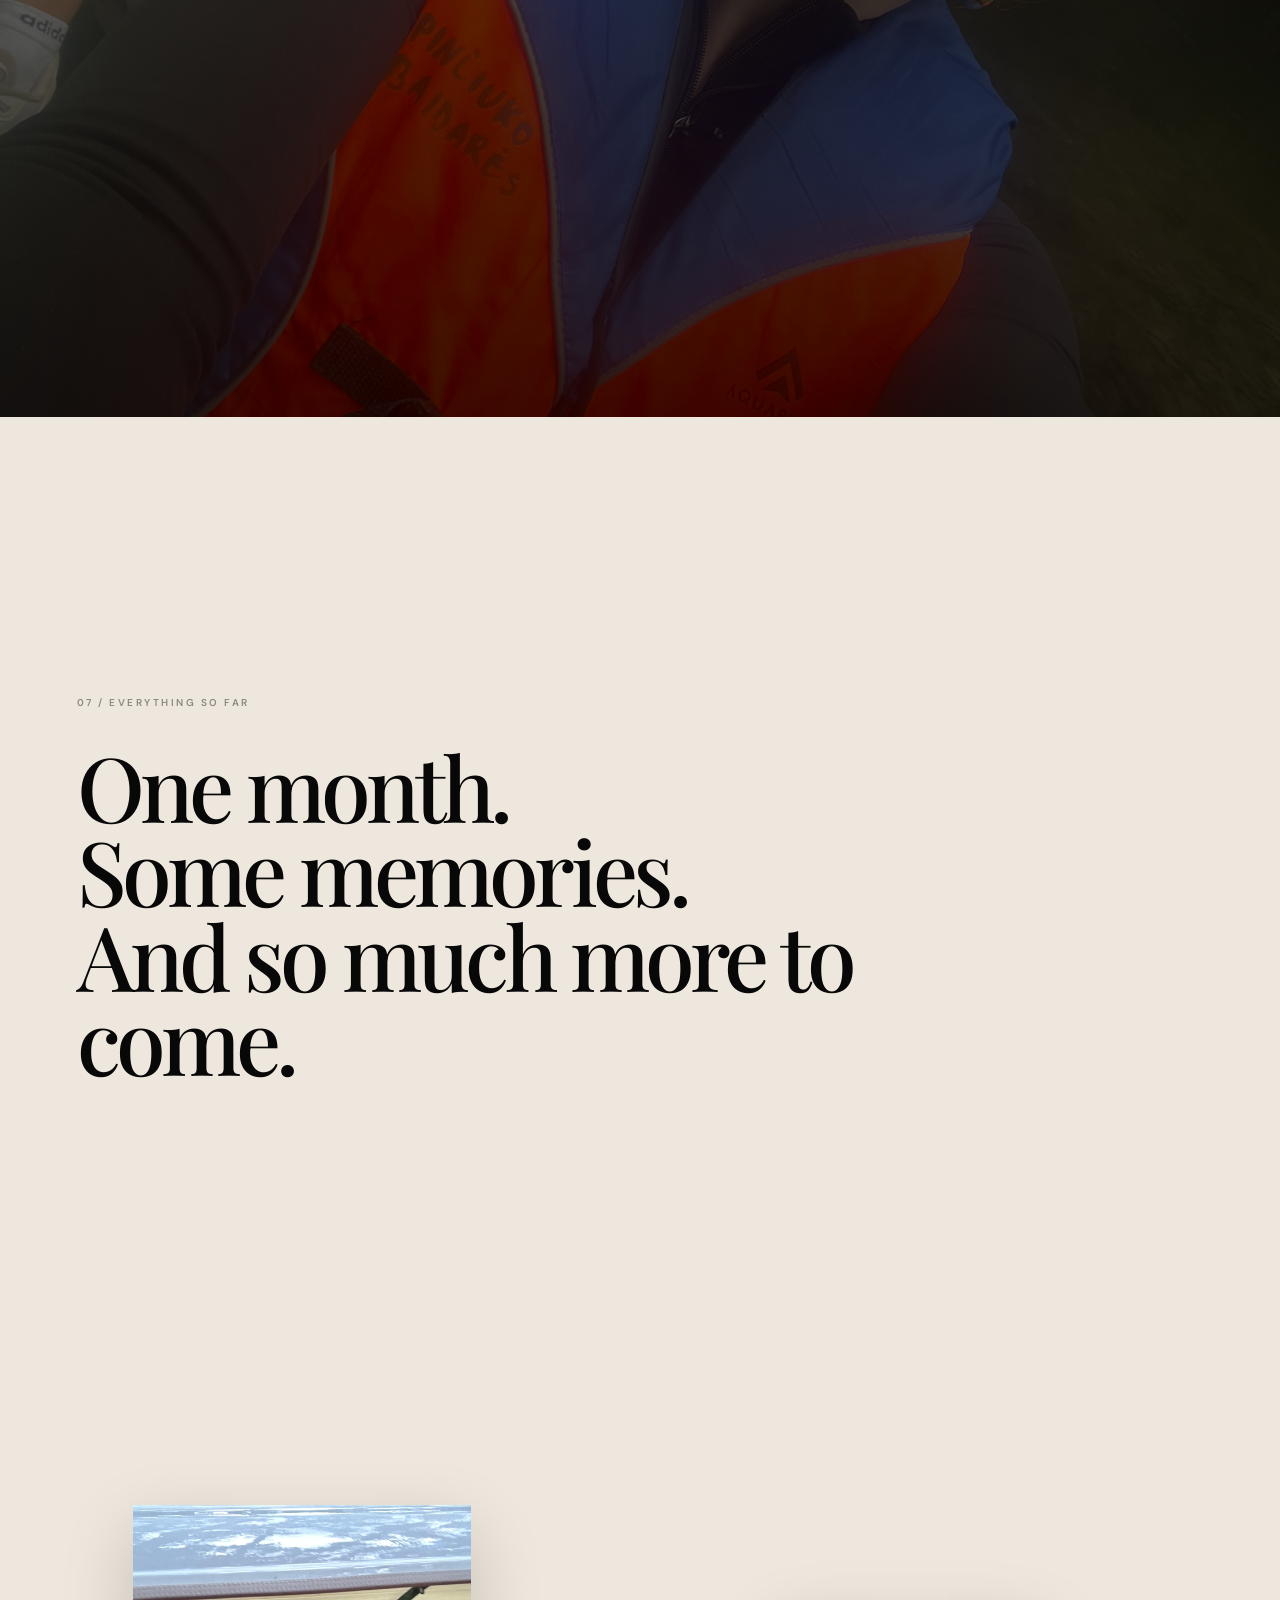
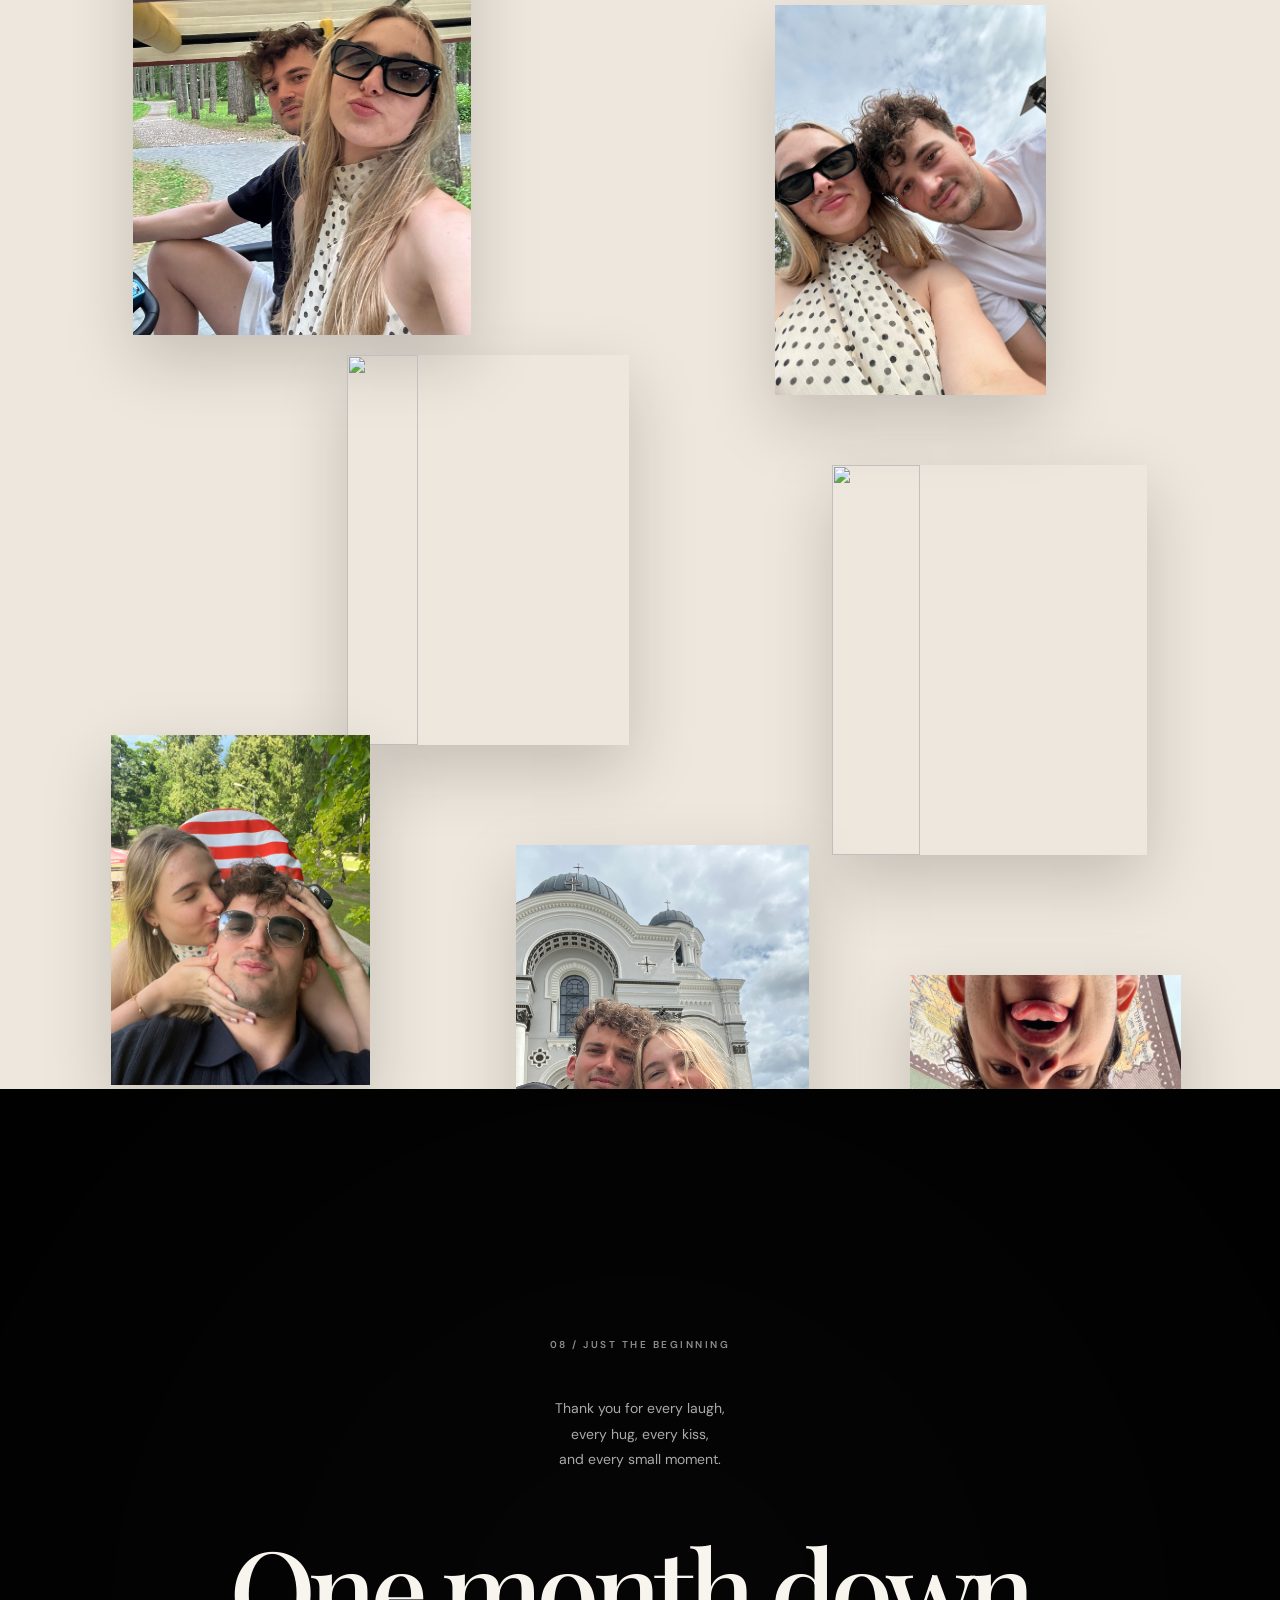
==== commit 4909a6f3: "Fix HTML encoding issues in index.html" ====
--- a/index.html
+++ b/index.html
@@ -14,7 +14,7 @@
   >
 
   <title>One Month With You</title>
-
+   
   <link rel="preconnect" href="https://fonts.googleapis.com">
   <link rel="preconnect" href="https://fonts.gstatic.com" crossorigin>
 
